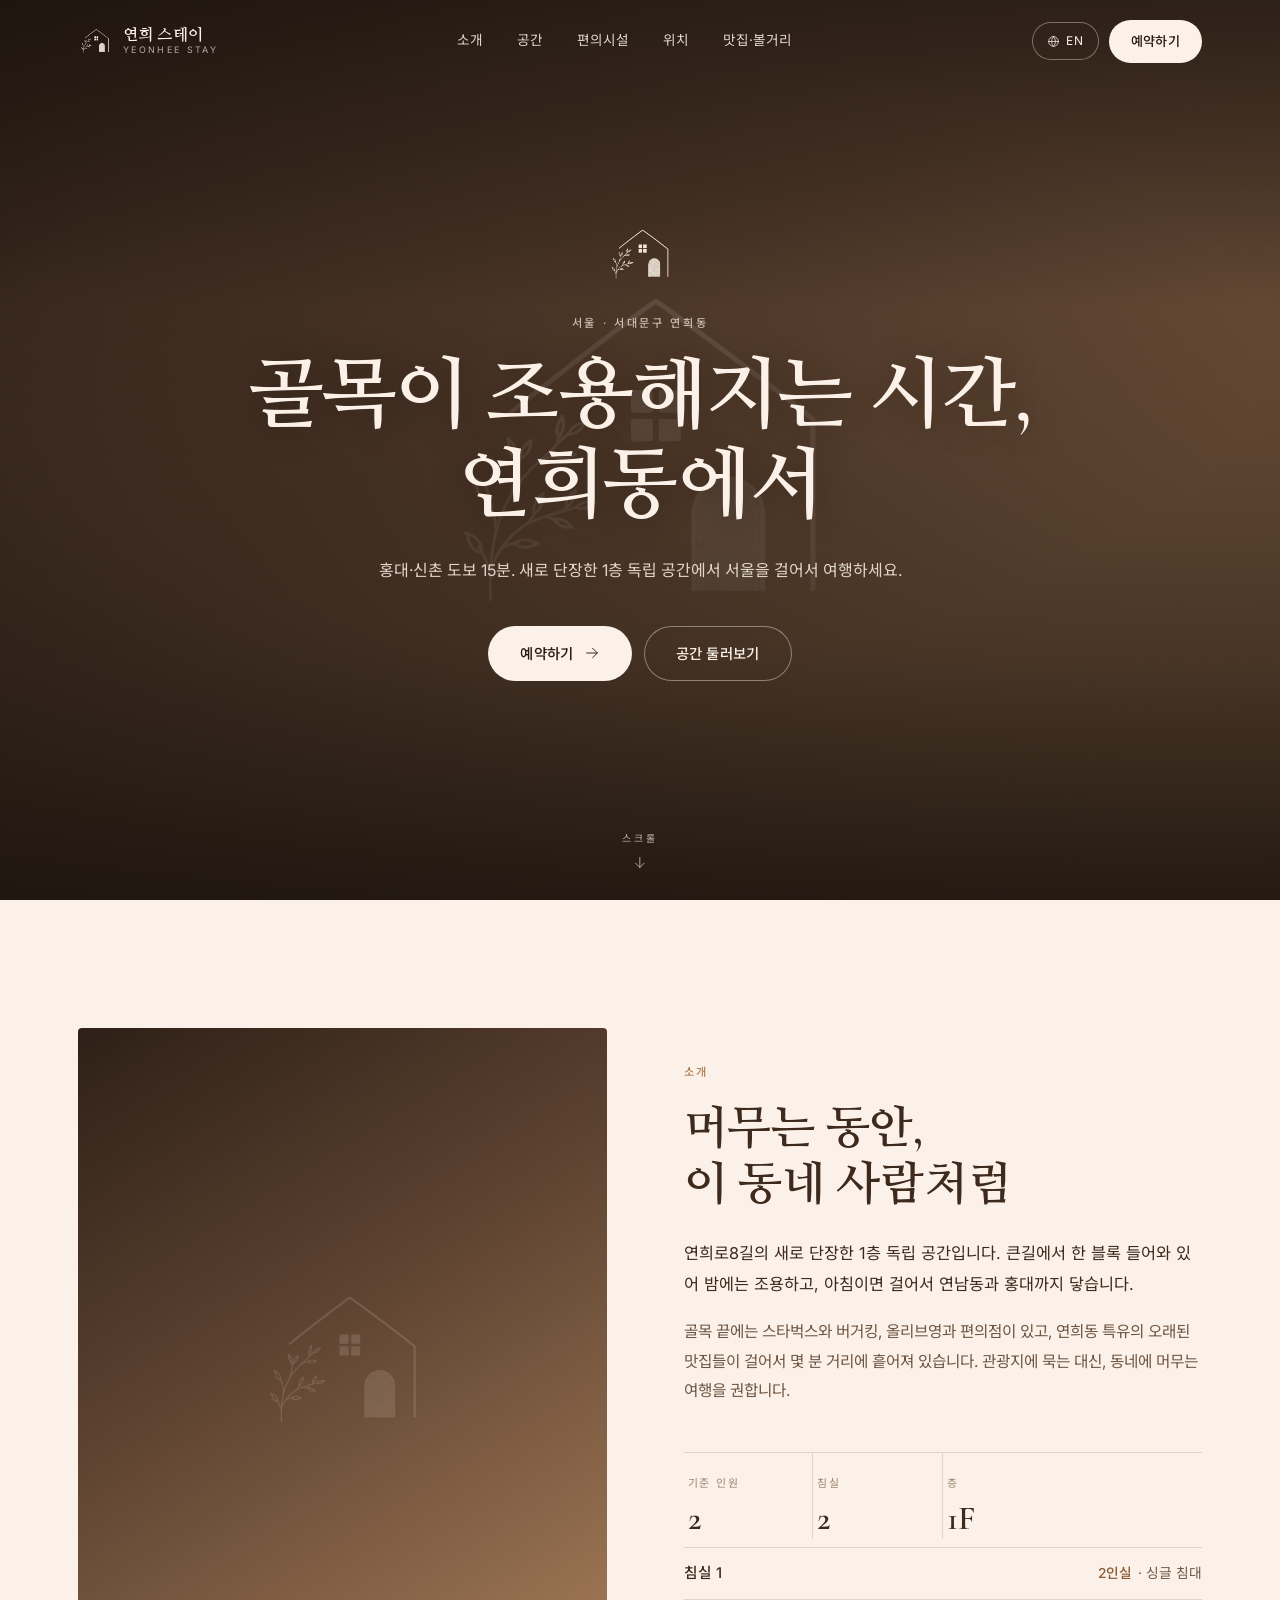
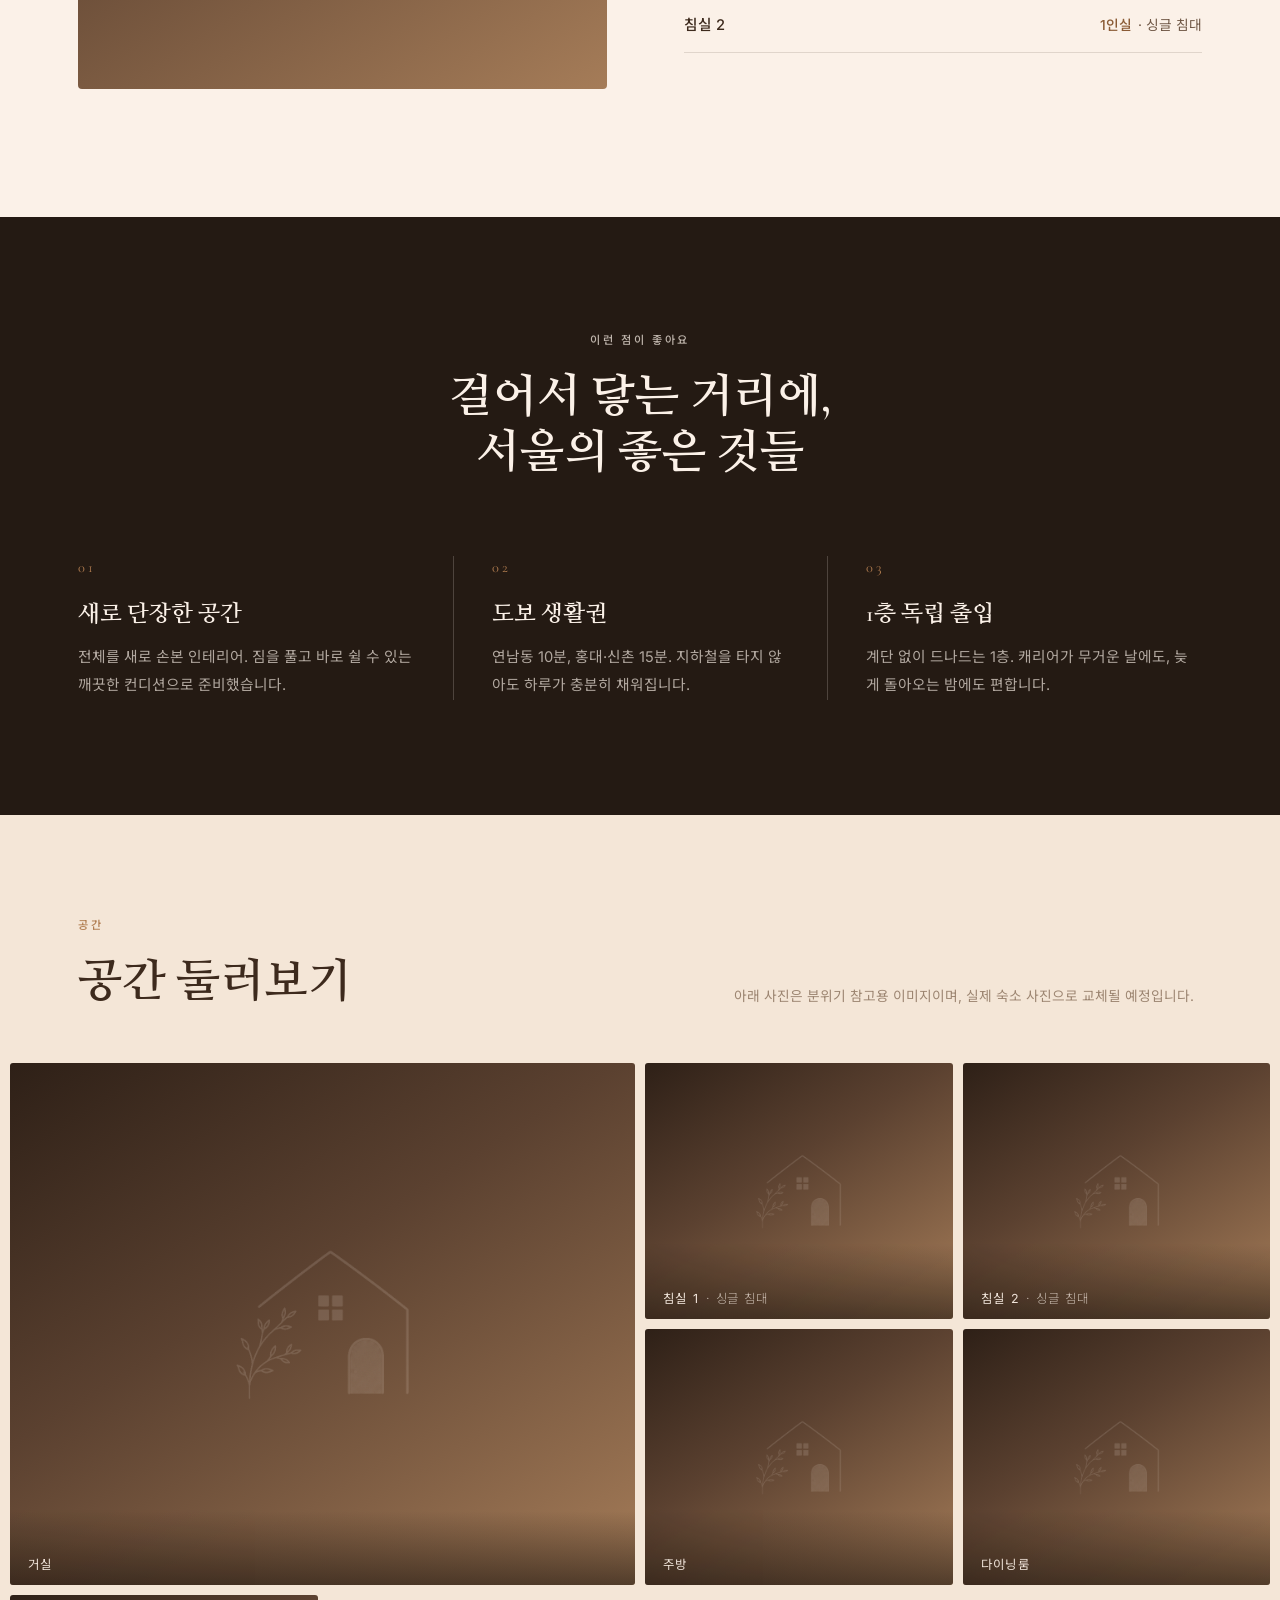
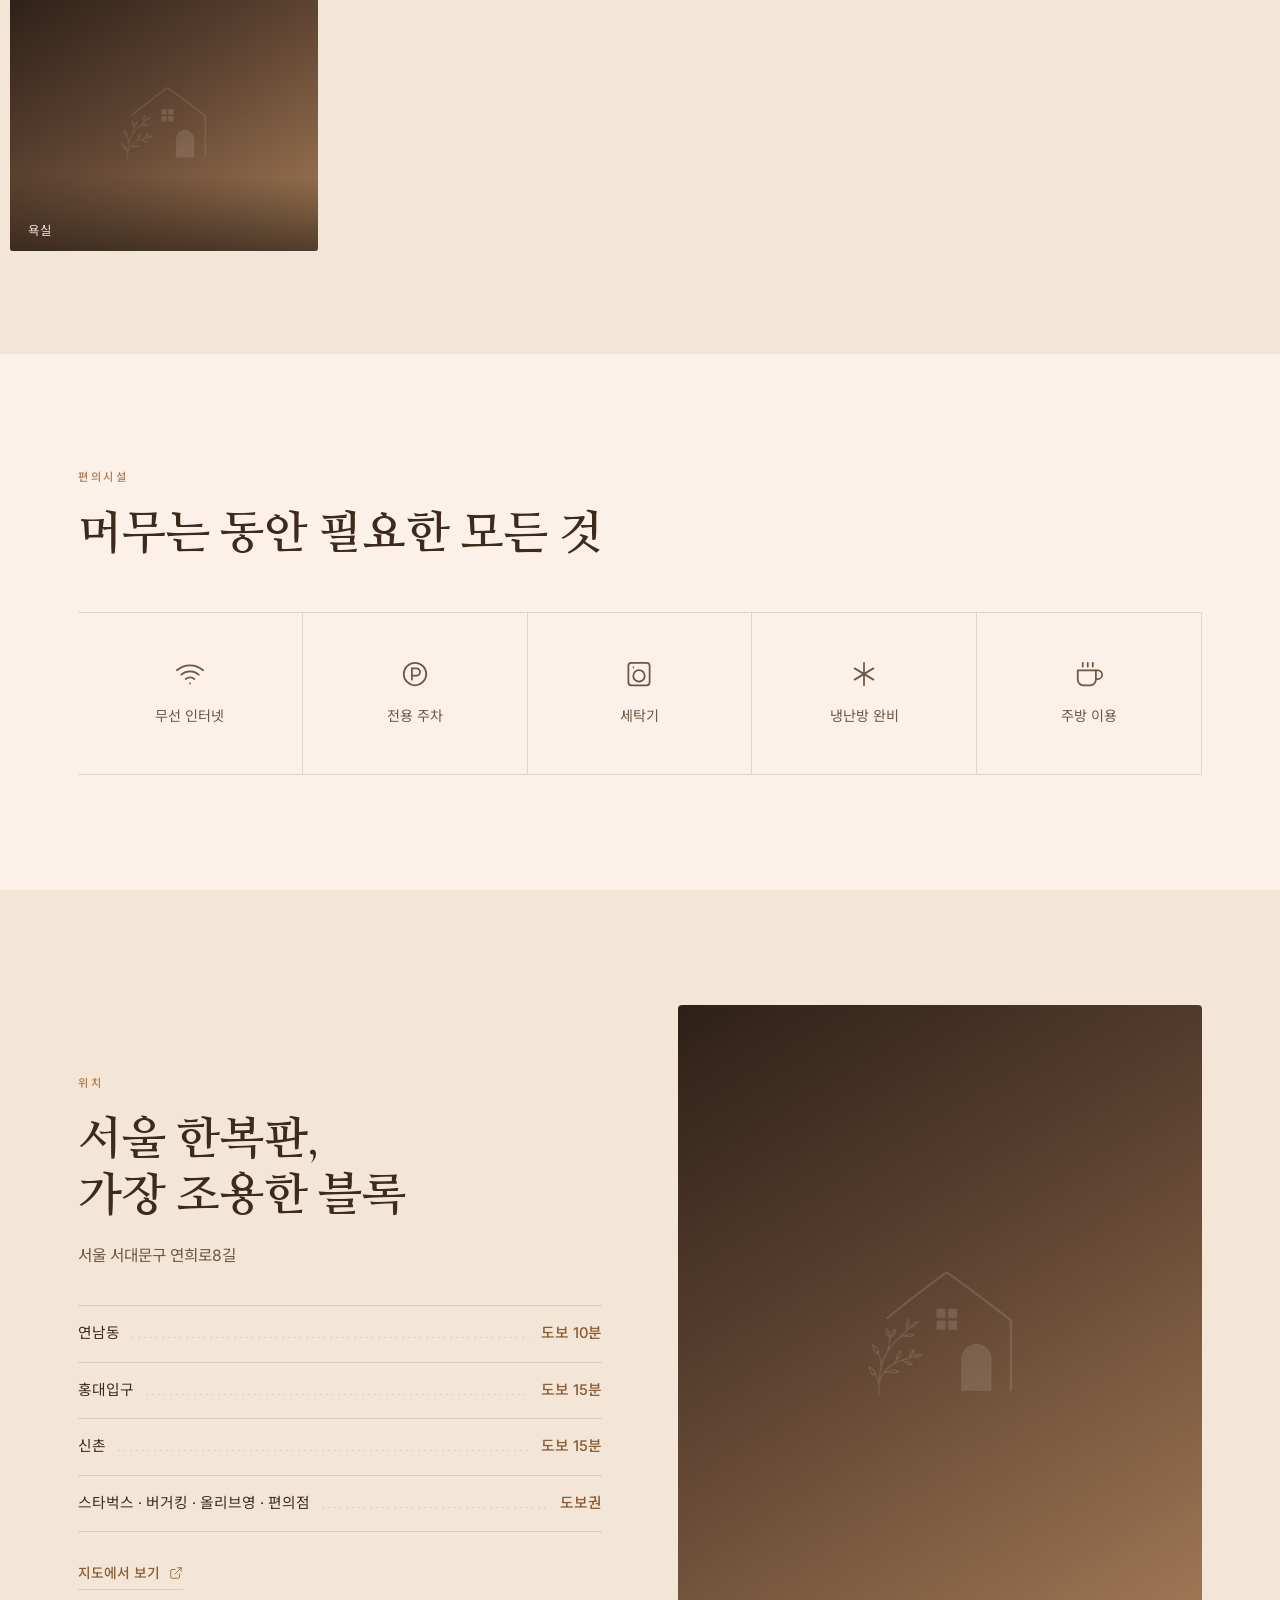
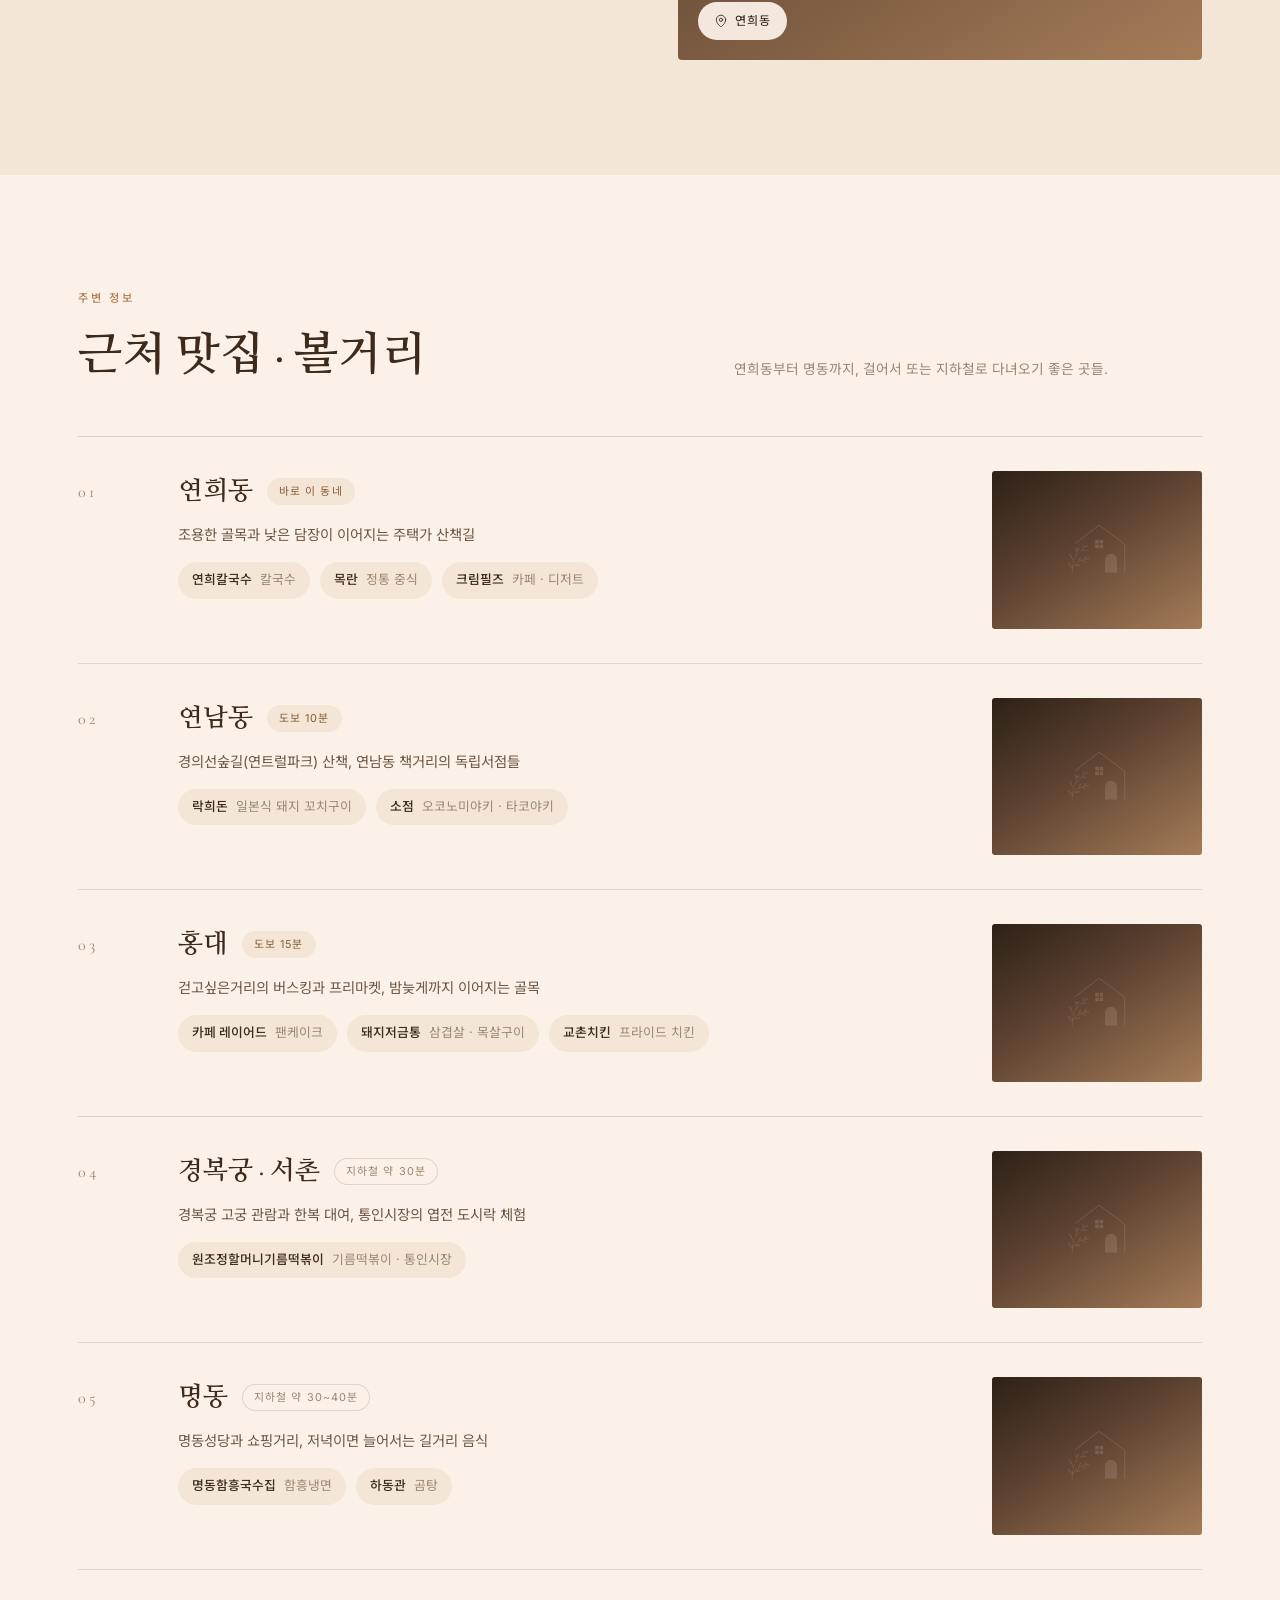
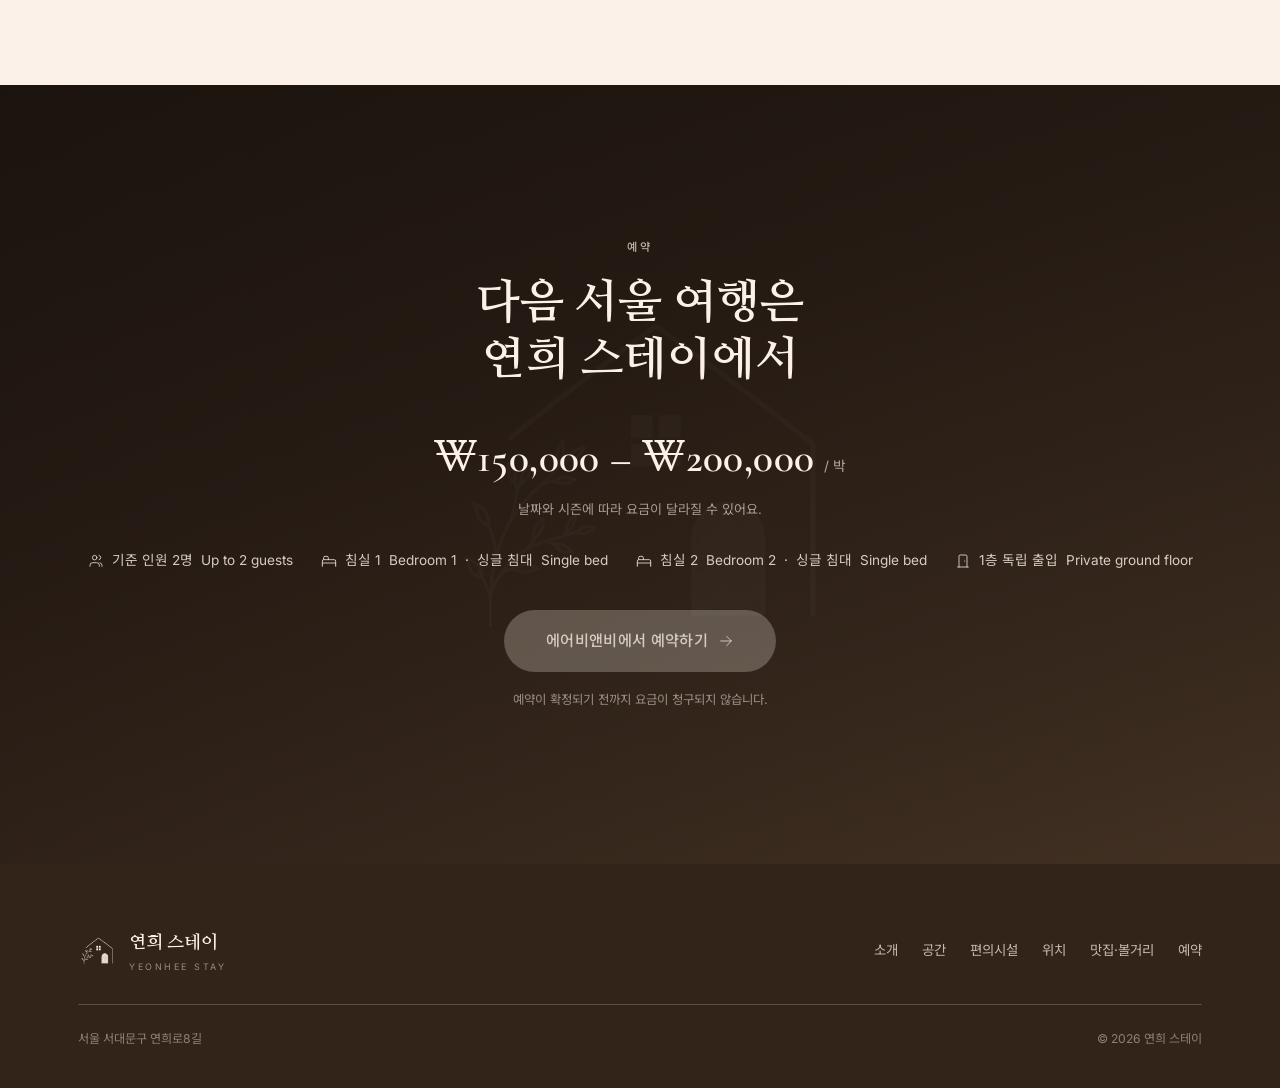
==== index.html @ a8a36e5f "홈페이지 내용 수정 (관리자 페이지)" ====
<!doctype html>
<html lang="ko"><head>
<meta charset="utf-8">
<meta name="viewport" content="width=device-width, initial-scale=1">
<title>연희 스테이 · Yeonhee Stay — 서울 연희동의 조용한 하루</title>
<meta name="description" content="서울 서대문구 연희로8길, 신규 인테리어의 1층 독립 숙소. 홍대·신촌 도보 15분, 연남동 도보 10분. 기준 인원 2명, 침실 2개.">
<link rel="icon" href="favicon.ico" sizes="any">
<link rel="icon" href="assets/favicon-32.png" sizes="32x32">
<link rel="icon" href="assets/favicon-192.png" sizes="192x192">
<link rel="apple-touch-icon" href="assets/favicon-180.png">
<meta property="og:type" content="website">
<meta property="og:title" content="연희 스테이 · Yeonhee Stay">
<meta property="og:description" content="서울 서대문구 연희로8길, 신규 인테리어의 1층 독립 숙소. 홍대·신촌 도보 15분, 연남동 도보 10분.">
<meta property="og:image" content="assets/og-image.jpg">
<meta name="twitter:card" content="summary_large_image">
<link rel="preconnect" href="https://fonts.googleapis.com">
<link rel="preconnect" href="https://fonts.gstatic.com" crossorigin="">
<link rel="preconnect" href="https://images.unsplash.com">
<link href="https://fonts.googleapis.com/css2?family=Cormorant+Garamond:ital,wght@0,300;0,400;0,600;1,300&amp;family=Inter:wght@300;400;500;600&amp;family=Nanum+Myeongjo:wght@400;700&amp;family=Noto+Sans+KR:wght@300;400;500&amp;display=swap" rel="stylesheet">
<link rel="stylesheet" href="css/style.css">
</head>
<body data-booking-url="">

<svg style="display:none" aria-hidden="true">
  <symbol id="i-arrow" viewBox="0 0 24 24" fill="none" stroke="currentColor" stroke-width="1.4" stroke-linecap="round" stroke-linejoin="round"><line x1="4" y1="12" x2="20" y2="12"></line><polyline points="13 5 20 12 13 19"></polyline></symbol>
  <symbol id="i-down" viewBox="0 0 24 24" fill="none" stroke="currentColor" stroke-width="1.4" stroke-linecap="round" stroke-linejoin="round"><line x1="12" y1="4" x2="12" y2="20"></line><polyline points="5 13 12 20 19 13"></polyline></symbol>
  <symbol id="i-globe" viewBox="0 0 24 24" fill="none" stroke="currentColor" stroke-width="1.4" stroke-linecap="round" stroke-linejoin="round"><circle cx="12" cy="12" r="9"></circle><line x1="3" y1="12" x2="21" y2="12"></line><path d="M12 3a14 14 0 0 1 3.6 9A14 14 0 0 1 12 21 14 14 0 0 1 8.4 12 14 14 0 0 1 12 3z"></path></symbol>
  <symbol id="i-menu" viewBox="0 0 24 24" fill="none" stroke="currentColor" stroke-width="1.4" stroke-linecap="round"><line x1="3" y1="8" x2="21" y2="8"></line><line x1="3" y1="16" x2="21" y2="16"></line></symbol>
  <symbol id="i-x" viewBox="0 0 24 24" fill="none" stroke="currentColor" stroke-width="1.4" stroke-linecap="round"><line x1="6" y1="6" x2="18" y2="18"></line><line x1="18" y1="6" x2="6" y2="18"></line></symbol>
  <symbol id="i-users" viewBox="0 0 24 24" fill="none" stroke="currentColor" stroke-width="1.4" stroke-linecap="round" stroke-linejoin="round"><path d="M17 20v-1.5a4 4 0 0 0-4-4H7a4 4 0 0 0-4 4V20"></path><circle cx="10" cy="7" r="3.4"></circle><path d="M21 20v-1.5a4 4 0 0 0-3-3.87"></path><path d="M16.5 3.6a3.4 3.4 0 0 1 0 6.6"></path></symbol>
  <symbol id="i-bed" viewBox="0 0 24 24" fill="none" stroke="currentColor" stroke-width="1.4" stroke-linecap="round" stroke-linejoin="round"><path d="M2 18v-6a2 2 0 0 1 2-2h16a2 2 0 0 1 2 2v6"></path><path d="M2 18v2"></path><path d="M22 18v2"></path><path d="M4 10V7a2 2 0 0 1 2-2h3a2 2 0 0 1 2 2v3"></path><path d="M2 15h20"></path></symbol>
  <symbol id="i-door" viewBox="0 0 24 24" fill="none" stroke="currentColor" stroke-width="1.4" stroke-linecap="round" stroke-linejoin="round"><path d="M6 21V5a2 2 0 0 1 2-2h8a2 2 0 0 1 2 2v16"></path><path d="M4 21h16"></path><circle cx="14.5" cy="12" r=".9" fill="currentColor" stroke="none"></circle></symbol>
  <symbol id="i-pin" viewBox="0 0 24 24" fill="none" stroke="currentColor" stroke-width="1.4" stroke-linecap="round" stroke-linejoin="round"><path d="M20 10c0 6.5-8 12-8 12s-8-5.5-8-12a8 8 0 0 1 16 0z"></path><circle cx="12" cy="10" r="2.8"></circle></symbol>
  <symbol id="i-wifi" viewBox="0 0 24 24" fill="none" stroke="currentColor" stroke-width="1.4" stroke-linecap="round" stroke-linejoin="round"><path d="M5 12.5a11 11 0 0 1 14 0"></path><path d="M1.5 9a16 16 0 0 1 21 0"></path><path d="M8.5 16a6 6 0 0 1 7 0"></path><line x1="12" y1="19.5" x2="12.01" y2="19.5"></line></symbol>
  <symbol id="i-park" viewBox="0 0 24 24" fill="none" stroke="currentColor" stroke-width="1.4" stroke-linecap="round" stroke-linejoin="round"><circle cx="12" cy="12" r="9"></circle><path d="M9.5 16.5V7.5h3.6a2.9 2.9 0 0 1 0 5.8H9.5"></path></symbol>
  <symbol id="i-washer" viewBox="0 0 24 24" fill="none" stroke="currentColor" stroke-width="1.4" stroke-linecap="round" stroke-linejoin="round"><rect x="3.5" y="3" width="17" height="18" rx="2.4"></rect><circle cx="12" cy="13.5" r="4.6"></circle><circle cx="7.6" cy="6.6" r=".7" fill="currentColor" stroke="none"></circle></symbol>
  <symbol id="i-snow" viewBox="0 0 24 24" fill="none" stroke="currentColor" stroke-width="1.4" stroke-linecap="round"><path d="M12 3v18"></path><path d="M4.5 7.5l15 9"></path><path d="M19.5 7.5l-15 9"></path></symbol>
  <symbol id="i-cup" viewBox="0 0 24 24" fill="none" stroke="currentColor" stroke-width="1.4" stroke-linecap="round" stroke-linejoin="round"><path d="M17.5 9H19a3.5 3.5 0 0 1 0 7h-1.5"></path><path d="M3 9h14.5v7.5A4.5 4.5 0 0 1 13 21H7.5A4.5 4.5 0 0 1 3 16.5z"></path><line x1="7" y1="3" x2="7" y2="6"></line><line x1="11" y1="3" x2="11" y2="6"></line><line x1="15" y1="3" x2="15" y2="6"></line></symbol>
  <symbol id="i-external" viewBox="0 0 24 24" fill="none" stroke="currentColor" stroke-width="1.4" stroke-linecap="round" stroke-linejoin="round"><path d="M18 13.5V19a2 2 0 0 1-2 2H5a2 2 0 0 1-2-2V8a2 2 0 0 1 2-2h5.5"></path><polyline points="15 3 21 3 21 9"></polyline><line x1="10" y1="14" x2="21" y2="3"></line></symbol>
</svg>

<!-- ============ nav ============ -->
<header class="nav" id="nav">
  <div class="shell nav-inner">
    <a class="brand" href="#top" aria-label="연희 스테이">
      <span class="brand-mark"></span>
      <span class="brand-word">
        <span class="brand-ko">연희 스테이</span>
        <span class="brand-en">Yeonhee Stay</span>
      </span>
    </a>

    <nav class="nav-links" aria-label="주요 메뉴">
      <a href="#story"><span class="ko">소개</span><span class="en">About</span></a>
      <a href="#gallery"><span class="ko">공간</span><span class="en">Space</span></a>
      <a href="#amenities"><span class="ko">편의시설</span><span class="en">Amenities</span></a>
      <a href="#location"><span class="ko">위치</span><span class="en">Location</span></a>
      <a href="#guide"><span class="ko">맛집·볼거리</span><span class="en">Eat &amp; See</span></a>
    </nav>

    <div class="nav-right">
      <button class="lang" id="langBtn" type="button" aria-label="Switch language">
        <svg class="ic"><use href="#i-globe"></use></svg><span class="ko">EN</span><span class="en">KO</span>
      </button>
      <a class="btn btn--sm" href="#book" data-book="">
        <span class="ko">예약하기</span><span class="en">Book</span>
      </a>
      <button class="burger" id="burger" type="button" aria-label="메뉴 열기" aria-expanded="false">
        <svg class="ic"><use href="#i-menu"></use></svg>
      </button>
    </div>
  </div>
</header>

<!-- ============ mobile menu ============ -->
<div class="sheet" id="sheet" hidden="">
  <button class="sheet-close" id="sheetClose" type="button" aria-label="메뉴 닫기"><svg class="ic"><use href="#i-x"></use></svg></button>
  <nav class="sheet-links">
    <a href="#story"><span class="ko">소개</span><span class="en">About</span></a>
    <a href="#gallery"><span class="ko">공간</span><span class="en">Space</span></a>
    <a href="#amenities"><span class="ko">편의시설</span><span class="en">Amenities</span></a>
    <a href="#location"><span class="ko">위치</span><span class="en">Location</span></a>
    <a href="#guide"><span class="ko">맛집·볼거리</span><span class="en">Eat &amp; See</span></a>
    <a href="#book"><span class="ko">예약</span><span class="en">Booking</span></a>
  </nav>
  <div class="sheet-foot" data-field="address"><span class="ko">서울 서대문구 연희로8길</span><span class="en">Yeonhui-ro 8-gil, Seodaemun-gu, Seoul</span></div>
</div>

<!-- ============ hero ============ -->
<section class="hero" id="top">
  <div class="hero-media plate">
    <img src="https://images.unsplash.com/photo-1688690332877-cb8c85c182e6?auto=format&amp;fit=crop&amp;w=2000&amp;q=80" alt="연희동의 조용한 골목길" data-photo="" fetchpriority="high">
  </div>
  <div class="hero-scrim"></div>

  <div class="shell hero-inner">
    <span class="hero-mark" aria-hidden="true"></span>
    <p class="eyebrow eyebrow--light" data-anim=""><span class="ko">서울 · 서대문구 연희동</span><span class="en">Yeonhui-dong · Seoul</span></p>
    <h1 class="hero-title" data-anim="">
      <span class="ko">골목이 조용해지는 시간,<br>연희동에서</span>
      <span class="en">Where the alley goes quiet,<br>in Yeonhui-dong</span>
    </h1>
    <p class="hero-sub" data-anim="">
      <span class="ko">홍대·신촌 도보 15분. 새로 단장한 1층 독립 공간에서 서울을 걸어서 여행하세요.</span>
      <span class="en">Fifteen minutes on foot to Hongdae and Sinchon — a newly renovated ground-floor stay for exploring Seoul at walking pace.</span>
    </p>
    <div class="hero-cta" data-anim="">
      <a class="btn btn--light" href="#book" data-book=""><span class="ko">예약하기</span><span class="en">Book your stay</span><svg class="ic"><use href="#i-arrow"></use></svg></a>
      <a class="btn btn--ghost" href="#gallery"><span class="ko">공간 둘러보기</span><span class="en">See the space</span></a>
    </div>
  </div>

  <a class="hero-scroll" href="#story" aria-label="아래로 스크롤">
    <span class="ko">스크롤</span><span class="en">Scroll</span>
    <svg class="ic"><use href="#i-down"></use></svg>
  </a>
</section>

<main>

<!-- ============ story ============ -->
<section class="story" id="story">
  <div class="shell story-grid">
    <div class="story-media plate" data-anim="">
      <img src="https://images.unsplash.com/photo-1783110688413-77aadea9e511?auto=format&amp;fit=crop&amp;w=1200&amp;q=80" alt="햇살이 들어오는 거실" data-photo="" loading="lazy">
    </div>

    <div class="story-copy">
      <p class="eyebrow" data-anim=""><span class="ko">소개</span><span class="en">The Stay</span></p>
      <h2 class="h-display" data-anim="">
        <span class="ko">머무는 동안,<br>이 동네 사람처럼</span>
        <span class="en">Live here<br>like a local</span>
      </h2>
      <p class="lead" data-anim="">
        <span class="ko">연희로8길의 새로 단장한 1층 독립 공간입니다. 큰길에서 한 블록 들어와 있어 밤에는 조용하고, 아침이면 걸어서 연남동과 홍대까지 닿습니다.</span>
        <span class="en">A newly renovated ground-floor stay on Yeonhui-ro 8-gil. One block off the main road, so the nights are quiet — and mornings put Yeonnam-dong and Hongdae within an easy walk.</span>
      </p>
      <p class="body" data-anim="">
        <span class="ko">골목 끝에는 스타벅스와 버거킹, 올리브영과 편의점이 있고, 연희동 특유의 오래된 맛집들이 걸어서 몇 분 거리에 흩어져 있습니다. 관광지에 묵는 대신, 동네에 머무는 여행을 권합니다.</span>
        <span class="en">At the end of the lane you'll find Starbucks, Burger King, Olive Young and a convenience store, with Yeonhui-dong's long-standing restaurants scattered a few minutes away. Less staying near the sights, more living in the neighbourhood.</span>
      </p>

      <dl class="stats" data-anim="">
        <div class="stat"><dt><span class="ko">기준 인원</span><span class="en">Guests</span></dt><dd>2</dd></div>
        <div class="stat"><dt><span class="ko">침실</span><span class="en">Bedrooms</span></dt><dd>2</dd></div>
        <div class="stat"><dt><span class="ko">층</span><span class="en">Floor</span></dt><dd>1F</dd></div>
      </dl>

      <ul class="room-info" data-anim="">
        <li>
          <span class="ri-name"><span class="ko">침실 1</span><span class="en">Bedroom 1</span></span>
          <span class="ri-detail">
            <span class="room-guests" data-room="1"><span class="ko">2인실</span><span class="en">Sleeps 2</span></span>
            <span class="bed-size" data-room="1">· <span class="ko">싱글 침대</span><span class="en">Single bed</span></span>
          </span>
        </li>
        <li>
          <span class="ri-name"><span class="ko">침실 2</span><span class="en">Bedroom 2</span></span>
          <span class="ri-detail">
            <span class="room-guests" data-room="2"><span class="ko">1인실</span><span class="en">Sleeps 1</span></span>
            <span class="bed-size" data-room="2">· <span class="ko">싱글 침대</span><span class="en">Single bed</span></span>
          </span>
        </li>
      </ul>
    </div>
  </div>
</section>

<!-- ============ dark highlight band ============ -->
<section class="band">
  <div class="shell">
    <p class="eyebrow eyebrow--light center" data-anim=""><span class="ko">이런 점이 좋아요</span><span class="en">Why guests love it</span></p>
    <h2 class="h-display center band-title" data-anim="">
      <span class="ko">걸어서 닿는 거리에,<br>서울의 좋은 것들</span>
      <span class="en">The best of Seoul,<br>within walking distance</span>
    </h2>

    <div class="band-grid">
      <div class="band-item" data-anim="">
        <span class="band-num">01</span>
        <h3><span class="ko">새로 단장한 공간</span><span class="en">Newly Renovated</span></h3>
        <p><span class="ko">전체를 새로 손본 인테리어. 짐을 풀고 바로 쉴 수 있는 깨끗한 컨디션으로 준비했습니다.</span><span class="en">Renovated throughout — a clean, calm space that's ready the moment you drop your bags.</span></p>
      </div>
      <div class="band-item" data-anim="">
        <span class="band-num">02</span>
        <h3><span class="ko">도보 생활권</span><span class="en">Everything on Foot</span></h3>
        <p><span class="ko">연남동 10분, 홍대·신촌 15분. 지하철을 타지 않아도 하루가 충분히 채워집니다.</span><span class="en">Yeonnam-dong in 10 minutes, Hongdae and Sinchon in 15. Most days you won't need the subway at all.</span></p>
      </div>
      <div class="band-item" data-anim="">
        <span class="band-num">03</span>
        <h3><span class="ko">1층 독립 출입</span><span class="en">Private Ground Floor</span></h3>
        <p><span class="ko">계단 없이 드나드는 1층. 캐리어가 무거운 날에도, 늦게 돌아오는 밤에도 편합니다.</span><span class="en">Step-free access on the ground floor — easy with heavy luggage, and easy coming home late.</span></p>
      </div>
    </div>
  </div>
</section>

<!-- ============ gallery ============ -->
<section class="gallery" id="gallery">
  <div class="shell">
    <div class="sec-head">
      <div>
        <p class="eyebrow" data-anim=""><span class="ko">공간</span><span class="en">The Space</span></p>
        <h2 class="h-display" data-anim=""><span class="ko">공간 둘러보기</span><span class="en">Take a look inside</span></h2>
      </div>
      <p class="sec-note" data-anim=""><span class="ko">아래 사진은 분위기 참고용 이미지이며, 실제 숙소 사진으로 교체될 예정입니다.</span><span class="en">The photos below are reference images and will be replaced with actual photos of the stay.</span></p>
    </div>
  </div>

  <div class="mosaic" data-anim="">
    <figure class="tile tile--lg plate">
      <img src="https://images.unsplash.com/photo-1680965075873-64356db057fb?auto=format&amp;fit=crop&amp;w=1400&amp;q=80" alt="거실" data-photo="" loading="lazy">
      <figcaption><span class="ko">거실</span><span class="en">Living room</span></figcaption>
    </figure>
    <figure class="tile plate">
      <img src="https://images.unsplash.com/photo-1633944095397-878622ebc01c?auto=format&amp;fit=crop&amp;w=900&amp;q=80" alt="침실 1" data-photo="" loading="lazy">
      <figcaption><span class="ko">침실 1</span><span class="en">Bedroom 1</span> <span class="bed-size" data-room="1">· <span class="ko">싱글 침대</span><span class="en">Single bed</span></span></figcaption>
    </figure>
    <figure class="tile plate">
      <img src="https://images.unsplash.com/photo-1657524497244-a58edfcec6eb?auto=format&amp;fit=crop&amp;w=900&amp;q=80" alt="침실 2" data-photo="" loading="lazy">
      <figcaption><span class="ko">침실 2</span><span class="en">Bedroom 2</span> <span class="bed-size" data-room="2">· <span class="ko">싱글 침대</span><span class="en">Single bed</span></span></figcaption>
    </figure>
    <figure class="tile plate">
      <img src="https://images.unsplash.com/photo-1729837149090-764b4272c2d7?auto=format&amp;fit=crop&amp;w=900&amp;q=80" alt="주방" data-photo="" loading="lazy">
      <figcaption><span class="ko">주방</span><span class="en">Kitchen</span></figcaption>
    </figure>
    <figure class="tile plate">
      <img src="https://images.unsplash.com/photo-1617806118233-18e1de247200?auto=format&amp;fit=crop&amp;w=900&amp;q=80" alt="다이닝룸" data-photo="" loading="lazy">
      <figcaption><span class="ko">다이닝룸</span><span class="en">Dining room</span></figcaption>
    </figure>
    <figure class="tile plate">
      <img src="https://images.unsplash.com/photo-1643949700215-e61cdca053f7?auto=format&amp;fit=crop&amp;w=900&amp;q=80" alt="욕실" data-photo="" loading="lazy">
      <figcaption><span class="ko">욕실</span><span class="en">Bathroom</span></figcaption>
    </figure>
  </div>
</section>

<!-- ============ amenities ============ -->
<section class="amen" id="amenities">
  <div class="shell">
    <p class="eyebrow" data-anim=""><span class="ko">편의시설</span><span class="en">Amenities</span></p>
    <h2 class="h-display" data-anim=""><span class="ko">머무는 동안 필요한 모든 것</span><span class="en">Everything you need</span></h2>

    <ul class="amen-row" data-anim="">
      <li><svg class="ic"><use href="#i-wifi"></use></svg><span class="ko">무선 인터넷</span><span class="en">Wi-Fi</span></li>
      <li><svg class="ic"><use href="#i-park"></use></svg><span class="ko">전용 주차</span><span class="en">Parking</span></li>
      <li><svg class="ic"><use href="#i-washer"></use></svg><span class="ko">세탁기</span><span class="en">Washer</span></li>
      <li><svg class="ic"><use href="#i-snow"></use></svg><span class="ko">냉난방 완비</span><span class="en">Heating &amp; A/C</span></li>
      <li><svg class="ic"><use href="#i-cup"></use></svg><span class="ko">주방 이용</span><span class="en">Kitchen</span></li>
    </ul>
  </div>
</section>

<!-- ============ location ============ -->
<section class="loc" id="location">
  <div class="shell loc-grid">
    <div class="loc-copy">
      <p class="eyebrow" data-anim=""><span class="ko">위치</span><span class="en">Location</span></p>
      <h2 class="h-display" data-anim=""><span class="ko">서울 한복판,<br>가장 조용한 블록</span><span class="en">In the middle of Seoul,<br>on its quietest block</span></h2>
      <p class="body" data-anim="" data-field="address"><span class="ko">서울 서대문구 연희로8길</span><span class="en">Yeonhui-ro 8-gil, Seodaemun-gu, Seoul</span></p>

      <ul class="dist" data-anim="">
        <li><span class="d-name"><span class="ko">연남동</span><span class="en">Yeonnam-dong</span></span><span class="d-dot"></span><span class="d-val"><span class="ko">도보 10분</span><span class="en">10 min walk</span></span></li>
        <li><span class="d-name"><span class="ko">홍대입구</span><span class="en">Hongdae</span></span><span class="d-dot"></span><span class="d-val"><span class="ko">도보 15분</span><span class="en">15 min walk</span></span></li>
        <li><span class="d-name"><span class="ko">신촌</span><span class="en">Sinchon</span></span><span class="d-dot"></span><span class="d-val"><span class="ko">도보 15분</span><span class="en">15 min walk</span></span></li>
        <li><span class="d-name"><span class="ko">스타벅스 · 버거킹 · 올리브영 · 편의점</span><span class="en">Starbucks · Burger King · Olive Young · CVS</span></span><span class="d-dot"></span><span class="d-val"><span class="ko">도보권</span><span class="en">nearby</span></span></li>
      </ul>

      <a class="link-arrow" data-anim="" target="_blank" rel="noopener" data-address-map="" href="https://www.google.com/maps/search/?api=1&amp;query=%EC%84%9C%EC%9A%B8%20%EC%84%9C%EB%8C%80%EB%AC%B8%EA%B5%AC%20%EC%97%B0%ED%9D%AC%EB%A1%9C8%EA%B8%B8">
        <span class="ko">지도에서 보기</span><span class="en">Open in Maps</span><svg class="ic"><use href="#i-external"></use></svg>
      </a>
    </div>

    <div class="loc-media plate" data-anim="">
      <img src="https://images.unsplash.com/photo-1761199664437-f289fd76ed4f?auto=format&amp;fit=crop&amp;w=1200&amp;q=80" alt="연희동 골목의 카페 거리" data-photo="" loading="lazy">
      <span class="loc-tag"><svg class="ic"><use href="#i-pin"></use></svg><span class="ko">연희동</span><span class="en">Yeonhui-dong</span></span>
    </div>
  </div>
</section>

<!-- ============ guide ============ -->
<section class="guide" id="guide">
  <div class="shell">
    <div class="sec-head">
      <div>
        <p class="eyebrow" data-anim=""><span class="ko">주변 정보</span><span class="en">Around the Stay</span></p>
        <h2 class="h-display" data-anim=""><span class="ko">근처 맛집 · 볼거리</span><span class="en">Food &amp; sights nearby</span></h2>
      </div>
      <p class="sec-note" data-anim=""><span class="ko">연희동부터 명동까지, 걸어서 또는 지하철로 다녀오기 좋은 곳들.</span><span class="en">From Yeonhui-dong to Myeongdong — on foot, or a short ride away.</span></p>
    </div>

    <div class="guide-list">

      <article class="area" data-anim="">
        <div class="area-idx">01</div>
        <div class="area-main">
          <div class="area-top">
            <h3><span class="ko">연희동</span><span class="en">Yeonhui-dong</span></h3>
            <span class="tag"><span class="ko">바로 이 동네</span><span class="en">Right here</span></span>
          </div>
          <p class="area-see"><span class="ko">조용한 골목과 낮은 담장이 이어지는 주택가 산책길</span><span class="en">Quiet lanes and low garden walls, made for a slow walk</span></p>
          <ul class="eats">
            <li><b><span class="ko">연희칼국수</span><span class="en">Yeonhui Kalguksu</span></b><span class="ko">칼국수</span><span class="en">Noodle soup</span></li>
            <li><b><span class="ko">목란</span><span class="en">Mokran</span></b><span class="ko">정통 중식</span><span class="en">Chinese</span></li>
            <li><b><span class="ko">크림필즈</span><span class="en">Creamfields</span></b><span class="ko">카페 · 디저트</span><span class="en">Café</span></li>
          </ul>
        </div>
        <div class="area-media plate">
          <img src="https://images.unsplash.com/photo-1622517806875-92161d3fd09d?auto=format&amp;fit=crop&amp;w=700&amp;q=80" alt="연희동 골목의 가게 문" data-photo="" loading="lazy">
        </div>
      </article>

      <article class="area" data-anim="">
        <div class="area-idx">02</div>
        <div class="area-main">
          <div class="area-top">
            <h3><span class="ko">연남동</span><span class="en">Yeonnam-dong</span></h3>
            <span class="tag"><span class="ko">도보 10분</span><span class="en">10 min walk</span></span>
          </div>
          <p class="area-see"><span class="ko">경의선숲길(연트럴파크) 산책, 연남동 책거리의 독립서점들</span><span class="en">A walk along Gyeongui Line Forest Park, and the indie bookshops of Book Street</span></p>
          <ul class="eats">
            <li><b><span class="ko">락희돈</span><span class="en">Rakhuidon</span></b><span class="ko">일본식 돼지 꼬치구이</span><span class="en">Pork skewers</span></li>
            <li><b><span class="ko">소점</span><span class="en">Sojeom</span></b><span class="ko">오코노미야키 · 타코야키</span><span class="en">Okonomiyaki</span></li>
          </ul>
        </div>
        <div class="area-media plate">
          <img src="https://images.unsplash.com/photo-1752733009394-09618d8a2c7f?auto=format&amp;fit=crop&amp;w=700&amp;q=80" alt="공원의 나무" data-photo="" loading="lazy">
        </div>
      </article>

      <article class="area" data-anim="">
        <div class="area-idx">03</div>
        <div class="area-main">
          <div class="area-top">
            <h3><span class="ko">홍대</span><span class="en">Hongdae</span></h3>
            <span class="tag"><span class="ko">도보 15분</span><span class="en">15 min walk</span></span>
          </div>
          <p class="area-see"><span class="ko">걷고싶은거리의 버스킹과 프리마켓, 밤늦게까지 이어지는 골목</span><span class="en">Street busking and weekend markets, in a neighbourhood that stays up late</span></p>
          <ul class="eats">
            <li><b><span class="ko">카페 레이어드</span><span class="en">Cafe Layered</span></b><span class="ko">팬케이크</span><span class="en">Pancakes</span></li>
            <li><b><span class="ko">돼지저금통</span><span class="en">Dwaeji Jeogeumtong</span></b><span class="ko">삼겹살 · 목살구이</span><span class="en">Korean BBQ</span></li>
            <li><b><span class="ko">교촌치킨</span><span class="en">Kyochon Chicken</span></b><span class="ko">프라이드 치킨</span><span class="en">Fried chicken</span></li>
          </ul>
        </div>
        <div class="area-media plate">
          <img src="https://images.unsplash.com/photo-1781958034478-c4ffcb00a788?auto=format&amp;fit=crop&amp;w=700&amp;q=80" alt="밤의 한국 식당 간판" data-photo="" loading="lazy">
        </div>
      </article>

      <article class="area" data-anim="">
        <div class="area-idx">04</div>
        <div class="area-main">
          <div class="area-top">
            <h3><span class="ko">경복궁 · 서촌</span><span class="en">Gyeongbokgung &amp; Seochon</span></h3>
            <span class="tag tag--far"><span class="ko">지하철 약 30분</span><span class="en">~30 min by subway</span></span>
          </div>
          <p class="area-see"><span class="ko">경복궁 고궁 관람과 한복 대여, 통인시장의 엽전 도시락 체험</span><span class="en">The palace and hanbok rentals, plus Tongin Market's traditional-coin lunchbox</span></p>
          <ul class="eats">
            <li><b><span class="ko">원조정할머니기름떡볶이</span><span class="en">Wonjo Jeong Halmoni</span></b><span class="ko">기름떡볶이 · 통인시장</span><span class="en">Fried tteokbokki</span></li>
          </ul>
        </div>
        <div class="area-media plate">
          <img src="https://images.unsplash.com/photo-1768295985326-c60d705a9693?auto=format&amp;fit=crop&amp;w=700&amp;q=80" alt="경복궁의 한복 차림 방문객" data-photo="" loading="lazy">
        </div>
      </article>

      <article class="area" data-anim="">
        <div class="area-idx">05</div>
        <div class="area-main">
          <div class="area-top">
            <h3><span class="ko">명동</span><span class="en">Myeongdong</span></h3>
            <span class="tag tag--far"><span class="ko">지하철 약 30~40분</span><span class="en">~30–40 min by subway</span></span>
          </div>
          <p class="area-see"><span class="ko">명동성당과 쇼핑거리, 저녁이면 늘어서는 길거리 음식</span><span class="en">The cathedral, the shopping street, and rows of street food after dark</span></p>
          <ul class="eats">
            <li><b><span class="ko">명동함흥국수집</span><span class="en">Myeongdong Hamheung</span></b><span class="ko">함흥냉면</span><span class="en">Cold noodles</span></li>
            <li><b><span class="ko">하동관</span><span class="en">Hadongkwan</span></b><span class="ko">곰탕</span><span class="en">Beef soup</span></li>
          </ul>
        </div>
        <div class="area-media plate">
          <img src="https://images.unsplash.com/photo-1774272814636-9eae575d0cc8?auto=format&amp;fit=crop&amp;w=700&amp;q=80" alt="거리의 카페 간판" data-photo="" loading="lazy">
        </div>
      </article>

    </div>
  </div>
</section>

<!-- ============ booking ============ -->
<section class="book" id="book">
  <div class="book-media plate">
    <img src="https://images.unsplash.com/photo-1707925547023-eeb1eaa1005d?auto=format&amp;fit=crop&amp;w=1800&amp;q=80" alt="서울의 거리" data-photo="" loading="lazy">
  </div>
  <div class="book-scrim"></div>

  <div class="shell book-inner">
    <p class="eyebrow eyebrow--light center" data-anim=""><span class="ko">예약</span><span class="en">Booking</span></p>
    <h2 class="h-display center book-title" data-anim="">
      <span class="ko">다음 서울 여행은<br>연희 스테이에서</span>
      <span class="en">Start your next Seoul trip<br>at Yeonhee Stay</span>
    </h2>

    <div class="price" data-anim="">
      <span class="price-num">₩150,000 – ₩200,000</span>
      <span class="price-per"><span class="ko">/ 박</span><span class="en">/ night</span></span>
    </div>
    <p class="price-note" data-anim=""><span class="ko">날짜와 시즌에 따라 요금이 달라질 수 있어요.</span><span class="en">Rates vary by date and season.</span></p>

    <div class="book-facts" data-anim="">
      <span><svg class="ic"><use href="#i-users"></use></svg><span class="ko">기준 인원 2명</span><span class="en">Up to 2 guests</span></span>
      <span><svg class="ic"><use href="#i-bed"></use></svg><span class="ko">침실 1</span><span class="en">Bedroom 1</span> <span class="bed-size" data-room="1">· <span class="ko">싱글 침대</span><span class="en">Single bed</span></span></span>
      <span><svg class="ic"><use href="#i-bed"></use></svg><span class="ko">침실 2</span><span class="en">Bedroom 2</span> <span class="bed-size" data-room="2">· <span class="ko">싱글 침대</span><span class="en">Single bed</span></span></span>
      <span><svg class="ic"><use href="#i-door"></use></svg><span class="ko">1층 독립 출입</span><span class="en">Private ground floor</span></span>
    </div>

    <a class="btn btn--light btn--lg" href="#book" data-book="" data-book-primary="" data-anim="">
      <span class="ko">에어비앤비에서 예약하기</span><span class="en">Book on Airbnb</span><svg class="ic"><use href="#i-arrow"></use></svg>
    </a>
    <p class="book-fine" data-anim=""><span class="ko">예약이 확정되기 전까지 요금이 청구되지 않습니다.</span><span class="en">You won't be charged until your booking is confirmed.</span></p>
  </div>
</section>

</main>

<!-- ============ footer ============ -->
<footer class="foot">
  <div class="shell">
    <div class="foot-top">
      <div class="foot-brand">
        <span class="brand-mark brand-mark--light"></span>
        <div>
          <div class="foot-name">연희 스테이</div>
          <div class="foot-en">YEONHEE STAY</div>
        </div>
      </div>
      <nav class="foot-links">
        <a href="#story"><span class="ko">소개</span><span class="en">About</span></a>
        <a href="#gallery"><span class="ko">공간</span><span class="en">Space</span></a>
        <a href="#amenities"><span class="ko">편의시설</span><span class="en">Amenities</span></a>
        <a href="#location"><span class="ko">위치</span><span class="en">Location</span></a>
        <a href="#guide"><span class="ko">맛집·볼거리</span><span class="en">Eat &amp; See</span></a>
        <a href="#book"><span class="ko">예약</span><span class="en">Booking</span></a>
      </nav>
    </div>
    <div class="foot-bottom">
      <span data-field="address"><span class="ko">서울 서대문구 연희로8길</span><span class="en">Yeonhui-ro 8-gil, Seodaemun-gu, Seoul</span></span>
      <span>© 2026 <span class="ko">연희 스테이</span><span class="en">Yeonhee Stay</span></span>
    </div>
  </div>
</footer>

<!-- ============ mobile sticky bar ============ -->
<div class="dock" id="dock">
  <div class="dock-price">
    <strong>₩150,000~</strong>
    <span><span class="ko">/ 박</span><span class="en">/ night</span></span>
  </div>
  <a class="btn btn--sm" href="#book" data-book=""><span class="ko">예약하기</span><span class="en">Book</span></a>
</div>

<script src="js/main.js"></script>


</body></html>
---- css/style.css ----
/* ==========================================================================
   연희 스테이 · Yeonhee Stay
   ========================================================================== */

:root{
  /* surfaces */
  --cream:      #FBF1E8;
  --cream-2:    #F4E6D7;
  --white:      #FFFDFA;
  --espresso:   #241A13;
  --espresso-2: #33241A;

  /* ink */
  --ink:        #3D2A1D;
  --ink-2:      #6E5644;
  --ink-3:      #9C8571;

  /* accent */
  --brass:      #B07C4F;
  --brass-2:    #8A5B35;

  --line:       rgba(61,42,29,.14);
  --line-2:     rgba(61,42,29,.08);
  --line-light: rgba(251,241,232,.20);

  --display: 'Cormorant Garamond', 'Nanum Myeongjo', 'Noto Serif KR', serif;
  --sans:    'Inter', 'Noto Sans KR', -apple-system, BlinkMacSystemFont, 'Apple SD Gothic Neo', 'Malgun Gothic', sans-serif;

  --ease: cubic-bezier(.22,.61,.36,1);
  --shell: 1180px;
}

*{box-sizing:border-box;}
html{scroll-behavior:smooth;-webkit-text-size-adjust:100%;}
body{
  margin:0;
  background:var(--cream);
  color:var(--ink);
  font-family:var(--sans);
  font-weight:400;
  line-height:1.6;
  -webkit-font-smoothing:antialiased;
  overflow-x:hidden;
}
img{display:block;max-width:100%;}
a{color:inherit;text-decoration:none;}
ul,ol,dl,dd{margin:0;padding:0;list-style:none;}
h1,h2,h3,p,figure{margin:0;}
button{font:inherit;color:inherit;background:none;border:0;cursor:pointer;}

.shell{width:100%;max-width:var(--shell);margin:0 auto;padding:0 28px;}

/* 고정 헤더에 가리지 않도록 앵커 위치 보정 */
#story,#gallery,#amenities,#location,#guide,#book{scroll-margin-top:96px;}
@media (max-width:999px){#story,#gallery,#amenities,#location,#guide,#book{scroll-margin-top:78px;}}
.ic{width:1em;height:1em;flex:none;}
.center{text-align:center;}

/* ---------- language switching ---------- */
.en{display:none;}
html.lang-en .en{display:initial;}
html.lang-en .ko{display:none;}

/* ---------- typography ---------- */
.eyebrow{
  font-size:.7rem;font-weight:500;letter-spacing:.24em;text-transform:uppercase;
  color:var(--brass);margin-bottom:18px;
}
.eyebrow--light{color:rgba(251,241,232,.72);}

.h-display{
  font-family:var(--display);
  font-weight:600;
  font-size:clamp(1.95rem,3.6vw,3.1rem);
  line-height:1.22;
  letter-spacing:-.005em;
}
.lead{
  font-size:clamp(1.02rem,1.25vw,1.16rem);
  line-height:1.85;color:var(--ink);margin-top:26px;
}
.body{font-size:.98rem;line-height:1.9;color:var(--ink-2);margin-top:18px;}

/* ---------- photo plate (renders even if the photo fails to load) ---------- */
.plate{
  position:relative;overflow:hidden;
  background:linear-gradient(148deg,#2E2017 0%,#5B4130 42%,#A57C58 100%);
}
.plate::after{
  content:"";position:absolute;inset:0;
  background:url("../assets/logo-mark-light.png") center/34% auto no-repeat;
  opacity:.14;pointer-events:none;
}
.plate > img{
  position:relative;z-index:1;
  width:100%;height:100%;object-fit:cover;
}

/* ---------- buttons ---------- */
.btn{
  display:inline-flex;align-items:center;justify-content:center;gap:10px;
  padding:16px 32px;border-radius:999px;
  background:var(--espresso);color:var(--cream);
  font-size:.9rem;font-weight:500;letter-spacing:.02em;white-space:nowrap;
  transition:background .3s var(--ease), color .3s var(--ease), transform .3s var(--ease), box-shadow .3s var(--ease);
}
.btn .ic{width:16px;height:16px;transition:transform .3s var(--ease);}
.btn:hover{transform:translateY(-2px);box-shadow:0 14px 30px -18px rgba(36,26,19,.75);}
.btn:hover .ic{transform:translateX(4px);}
.btn--light{background:var(--cream);color:var(--espresso);}
.btn--light:hover{background:#fff;}
.btn--ghost{background:transparent;color:var(--cream);box-shadow:inset 0 0 0 1px rgba(251,241,232,.42);}
.btn--ghost:hover{background:rgba(251,241,232,.12);box-shadow:inset 0 0 0 1px rgba(251,241,232,.7);}
.btn--sm{padding:11px 22px;font-size:.82rem;}
.btn--lg{padding:19px 42px;font-size:.95rem;}
.btn.is-off{background:rgba(251,241,232,.25);color:rgba(251,241,232,.75);box-shadow:none;cursor:default;pointer-events:none;}
.nav .btn.is-off,.dock .btn.is-off{background:var(--ink-3);color:var(--cream);}

.link-arrow{
  display:inline-flex;align-items:center;gap:9px;margin-top:30px;
  font-size:.86rem;font-weight:500;color:var(--brass-2);
  padding-bottom:5px;border-bottom:1px solid var(--line);
  transition:border-color .3s var(--ease),color .3s var(--ease);
}
.link-arrow .ic{width:14px;height:14px;}
.link-arrow:hover{color:var(--espresso);border-bottom-color:var(--brass);}

/* ==========================================================================
   nav
   ========================================================================== */
.nav{
  position:fixed;top:0;left:0;right:0;z-index:60;
  color:var(--cream);
  transition:background .4s var(--ease), color .4s var(--ease), box-shadow .4s var(--ease);
}
.nav-inner{display:flex;align-items:center;justify-content:space-between;gap:20px;height:82px;}
.nav.solid{
  background:rgba(251,241,232,.94);
  -webkit-backdrop-filter:saturate(140%) blur(12px);
  backdrop-filter:saturate(140%) blur(12px);
  color:var(--ink);
  box-shadow:0 1px 0 var(--line), 0 10px 30px -26px rgba(36,26,19,.5);
}

.brand{display:flex;align-items:center;gap:11px;}
.brand-mark{
  width:34px;height:34px;flex:none;
  background:url("../assets/logo-mark-light.png") center/contain no-repeat;
  transition:opacity .3s var(--ease);
}
.nav.solid .brand-mark{background-image:url("../assets/logo-mark-dark.png");}
.brand-mark--light{background-image:url("../assets/logo-mark-light.png");}
.brand-word{display:flex;flex-direction:column;line-height:1.15;white-space:nowrap;}
.brand-ko{font-family:var(--display);font-weight:700;font-size:1.02rem;letter-spacing:.01em;}
.brand-en{font-size:.56rem;letter-spacing:.26em;opacity:.68;text-transform:uppercase;}
@media (max-width:420px){
  .brand-word{display:none;}
  .nav-inner{height:70px;}
}

.nav-links{display:none;gap:34px;font-size:.85rem;font-weight:400;}
.nav-links a{position:relative;padding:4px 0;opacity:.88;transition:opacity .3s var(--ease);}
.nav-links a::after{
  content:"";position:absolute;left:0;bottom:0;height:1px;width:0;background:currentColor;
  transition:width .35s var(--ease);
}
.nav-links a:hover{opacity:1;}
.nav-links a:hover::after{width:100%;}

.nav-right{display:flex;align-items:center;gap:10px;}
.lang{
  display:inline-flex;align-items:center;gap:6px;
  padding:9px 15px;border-radius:999px;font-size:.75rem;letter-spacing:.08em;
  box-shadow:inset 0 0 0 1px rgba(251,241,232,.38);
  transition:background .3s var(--ease),box-shadow .3s var(--ease);
}
.lang .ic{width:13px;height:13px;}
.lang:hover{background:rgba(251,241,232,.14);}
.nav.solid .lang{box-shadow:inset 0 0 0 1px var(--line);}
.nav.solid .lang:hover{background:rgba(61,42,29,.06);}
.nav .btn--sm{background:var(--cream);color:var(--espresso);}
.nav.solid .btn--sm{background:var(--espresso);color:var(--cream);}

.burger{display:inline-flex;align-items:center;justify-content:center;width:38px;height:38px;}
.burger .ic{width:21px;height:21px;}

@media (min-width:1000px){
  .nav-links{display:flex;}
  .burger{display:none;}
}

/* ---------- mobile sheet ---------- */
.sheet{
  position:fixed;inset:0;z-index:80;
  background:var(--espresso);color:var(--cream);
  display:flex;flex-direction:column;justify-content:center;
  padding:32px;
  animation:sheetIn .38s var(--ease);
}
@keyframes sheetIn{from{opacity:0;transform:translateY(-8px);}to{opacity:1;transform:none;}}
.sheet[hidden]{display:none;}
.sheet-close{position:absolute;top:24px;right:22px;width:42px;height:42px;display:flex;align-items:center;justify-content:center;}
.sheet-close .ic{width:22px;height:22px;}
.sheet-links{display:flex;flex-direction:column;gap:6px;}
.sheet-links a{
  font-family:var(--display);font-weight:600;font-size:2rem;line-height:1.55;
  opacity:.9;transition:opacity .25s var(--ease),transform .25s var(--ease);
}
.sheet-links a:hover{opacity:1;transform:translateX(6px);}
.sheet-foot{
  position:absolute;left:32px;bottom:34px;
  font-size:.76rem;letter-spacing:.06em;color:rgba(251,241,232,.5);
}

/* ==========================================================================
   hero
   ========================================================================== */
.hero{
  position:relative;
  min-height:640px;height:100svh;
  display:flex;align-items:center;
  color:var(--cream);
  overflow:hidden;
}
.hero-media{position:absolute;inset:0;}
.hero-media img{
  width:100%;height:100%;object-fit:cover;
  animation:kenburns 26s ease-out forwards;
}
@keyframes kenburns{from{transform:scale(1.06);}to{transform:scale(1.16);}}
.hero-scrim{
  position:absolute;inset:0;z-index:2;
  background:
    linear-gradient(180deg, rgba(24,17,12,.62) 0%, rgba(24,17,12,.22) 34%, rgba(24,17,12,.55) 74%, rgba(24,17,12,.86) 100%),
    radial-gradient(120% 80% at 50% 40%, rgba(24,17,12,0) 40%, rgba(24,17,12,.5) 100%);
}
.hero-inner{position:relative;z-index:3;text-align:center;padding-top:70px;padding-bottom:70px;}
.hero-mark{
  display:block;width:70px;height:70px;margin:0 auto 26px;
  background:url("../assets/logo-mark-light.png") center/contain no-repeat;
  opacity:.95;
}
.hero-title{
  font-family:var(--display);font-weight:600;
  font-size:clamp(2.3rem,6.2vw,4.9rem);
  line-height:1.14;letter-spacing:-.01em;
  text-shadow:0 2px 30px rgba(20,14,10,.35);
}
.hero-sub{
  max-width:680px;margin:26px auto 0;
  font-size:clamp(.96rem,1.25vw,1.08rem);line-height:1.85;
  color:rgba(251,241,232,.86);
}
.hero-cta{display:flex;flex-wrap:wrap;gap:12px;justify-content:center;margin-top:40px;}
.hero-scroll{
  position:absolute;left:50%;bottom:30px;transform:translateX(-50%);z-index:3;
  display:flex;flex-direction:column;align-items:center;gap:8px;
  font-size:.62rem;letter-spacing:.28em;text-transform:uppercase;
  color:rgba(251,241,232,.72);
}
.hero-scroll .ic{width:15px;height:15px;animation:bob 2.4s var(--ease) infinite;}
@keyframes bob{0%,100%{transform:translateY(0);opacity:.6;}50%{transform:translateY(6px);opacity:1;}}

/* ==========================================================================
   story
   ========================================================================== */
.story{padding:clamp(72px,10vw,132px) 0;}
.story-grid{display:grid;grid-template-columns:1fr;gap:44px;align-items:center;}
.story-media{border-radius:4px;aspect-ratio:4/5;}
.story-copy{max-width:560px;}
@media (min-width:900px){
  .story-grid{grid-template-columns:1.02fr 1fr;gap:clamp(48px,6vw,80px);}
}

.stats{
  display:grid;grid-template-columns:repeat(2,1fr);
  margin-top:46px;border-top:1px solid var(--line);
}
@media (min-width:560px){.stats{grid-template-columns:repeat(4,1fr);}}
.stat{padding:22px 4px 0;border-right:1px solid var(--line);}
.stat:last-child{border-right:0;}
.stat dt{font-size:.68rem;letter-spacing:.16em;text-transform:uppercase;color:var(--ink-3);}
.stat dd{font-family:var(--display);font-size:2.1rem;font-weight:600;line-height:1.2;margin-top:6px;}

.room-info{margin-top:8px;}
.room-info li{
  display:flex;align-items:baseline;justify-content:space-between;flex-wrap:wrap;gap:6px 14px;
  padding:14px 0;border-bottom:1px solid var(--line);font-size:.92rem;
}
.room-info li:first-child{border-top:1px solid var(--line);}
.ri-name{color:var(--ink);font-weight:500;}
.ri-detail{display:flex;gap:6px;flex-wrap:wrap;color:var(--ink-2);font-size:.86rem;}
.ri-detail .room-guests{color:var(--brass-2);font-weight:500;}

/* ==========================================================================
   dark band
   ========================================================================== */
.band{
  background:var(--espresso);color:var(--cream);
  padding:clamp(76px,9vw,124px) 0;
}
.band-title{max-width:760px;margin:0 auto;color:var(--cream);}
.band-grid{
  display:grid;grid-template-columns:1fr;gap:0;
  margin-top:clamp(46px,6vw,76px);
}
@media (min-width:860px){.band-grid{grid-template-columns:repeat(3,1fr);}}
.band-item{
  padding:34px 0;border-top:1px solid var(--line-light);
}
@media (min-width:860px){
  .band-item{padding:0 38px;border-top:0;border-left:1px solid var(--line-light);}
  .band-item:first-child{padding-left:0;border-left:0;}
  .band-item:last-child{padding-right:0;}
}
.band-num{
  display:block;font-family:var(--display);font-size:.9rem;letter-spacing:.2em;
  color:var(--brass);margin-bottom:16px;
}
.band-item h3{
  font-family:var(--display);font-weight:600;font-size:1.42rem;margin-bottom:12px;
}
.band-item p{font-size:.92rem;line-height:1.9;color:rgba(251,241,232,.66);}

/* ==========================================================================
   section head
   ========================================================================== */
.sec-head{
  display:grid;grid-template-columns:1fr;gap:18px;align-items:end;
  margin-bottom:clamp(34px,4.5vw,54px);
}
@media (min-width:880px){.sec-head{grid-template-columns:1.3fr 1fr;gap:48px;}}
.sec-note{font-size:.86rem;line-height:1.85;color:var(--ink-3);}

/* ==========================================================================
   gallery
   ========================================================================== */
.gallery{padding:clamp(64px,8vw,104px) 0;background:var(--cream-2);}
.mosaic{
  display:grid;grid-template-columns:repeat(2,1fr);gap:8px;
  grid-auto-rows:clamp(140px,30vw,240px);
  padding:0 8px;
}
@media (min-width:820px){
  .mosaic{grid-template-columns:repeat(4,1fr);gap:10px;grid-auto-rows:clamp(170px,20vw,262px);padding:0 10px;}
}
.tile{position:relative;overflow:hidden;border-radius:3px;}
.tile--lg{grid-column:span 2;grid-row:span 2;}
@media (max-width:819px){.tile--lg{grid-row:span 1;}}
.tile img{transition:transform 1.1s var(--ease);}
.tile:hover img{transform:scale(1.06);}
.tile figcaption{
  position:absolute;left:0;right:0;bottom:0;z-index:2;
  padding:44px 18px 15px;
  font-size:.78rem;letter-spacing:.12em;text-transform:uppercase;color:var(--cream);
  background:linear-gradient(180deg,rgba(24,17,12,0),rgba(24,17,12,.68));
  transform:translateY(4px);opacity:.92;
  transition:transform .45s var(--ease),opacity .45s var(--ease);
}
.tile:hover figcaption{transform:translateY(0);opacity:1;}
.tile figcaption .bed-size{opacity:.78;font-weight:300;letter-spacing:.08em;}

/* ==========================================================================
   amenities
   ========================================================================== */
.amen{padding:clamp(72px,9vw,120px) 0;}
.amen-row{
  display:grid;grid-template-columns:repeat(2,1fr);
  margin-top:clamp(34px,4vw,52px);
  border-top:1px solid var(--line);border-left:1px solid var(--line);
}
@media (min-width:760px){.amen-row{grid-template-columns:repeat(5,1fr);border-left:0;}}
.amen-row li{
  display:flex;flex-direction:column;align-items:center;gap:16px;
  padding:46px 14px;text-align:center;
  font-size:.88rem;color:var(--ink-2);
  border-right:1px solid var(--line);border-bottom:1px solid var(--line);
  transition:background .35s var(--ease),color .35s var(--ease);
}
@media (min-width:760px){.amen-row li{border-bottom:1px solid var(--line);}}
.amen-row li:hover{background:var(--white);color:var(--ink);}
.amen-row .ic{width:30px;height:30px;stroke:var(--brass);}

/* ==========================================================================
   location
   ========================================================================== */
.loc{padding:clamp(72px,9vw,120px) 0;background:var(--cream-2);}
.loc-grid{display:grid;grid-template-columns:1fr;gap:44px;align-items:center;}
@media (min-width:900px){.loc-grid{grid-template-columns:1fr 1fr;gap:clamp(48px,6vw,84px);}}
.loc-media{aspect-ratio:4/5;border-radius:4px;}
.loc-tag{
  position:absolute;z-index:3;left:20px;bottom:20px;
  display:inline-flex;align-items:center;gap:7px;
  padding:9px 16px;border-radius:999px;
  background:rgba(251,241,232,.94);color:var(--espresso);
  font-size:.76rem;letter-spacing:.08em;
}
.loc-tag .ic{width:14px;height:14px;stroke:var(--brass-2);}

.dist{margin-top:34px;}
.dist li{
  display:flex;align-items:baseline;gap:12px;
  padding:16px 0;border-bottom:1px solid var(--line);
  font-size:.92rem;
}
.dist li:first-child{border-top:1px solid var(--line);}
.d-name{color:var(--ink);}
.d-dot{flex:1;height:1px;background-image:linear-gradient(90deg,var(--line) 40%,transparent 0);background-size:6px 1px;background-repeat:repeat-x;}
.d-val{color:var(--brass-2);font-weight:500;white-space:nowrap;}

/* ==========================================================================
   guide
   ========================================================================== */
.guide{padding:clamp(72px,9vw,120px) 0;}
.guide-list{border-top:1px solid var(--line);}
.area{
  display:grid;grid-template-columns:auto 1fr;gap:16px 20px;
  padding:34px 0;border-bottom:1px solid var(--line);
  transition:background .4s var(--ease);
}
@media (min-width:880px){
  .area{grid-template-columns:64px 1fr 210px;gap:0 36px;align-items:start;padding:34px 0;}
  .area-media{align-self:center;}
}
.area-idx{
  font-family:var(--display);font-size:1rem;letter-spacing:.16em;color:var(--ink-3);
  padding-top:9px;
}
.area-top{display:flex;align-items:center;gap:14px;flex-wrap:wrap;margin-bottom:10px;}
.area-top h3{font-family:var(--display);font-weight:600;font-size:1.6rem;}
.tag{
  font-size:.68rem;letter-spacing:.1em;padding:5px 12px;border-radius:999px;
  background:var(--cream-2);color:var(--brass-2);white-space:nowrap;
}
.tag--far{background:transparent;box-shadow:inset 0 0 0 1px var(--line);color:var(--ink-3);}
.area-see{font-size:.9rem;color:var(--ink-2);line-height:1.8;margin-bottom:14px;}
.eats{display:flex;flex-wrap:wrap;gap:8px 10px;}
.eats li{
  display:inline-flex;align-items:baseline;gap:8px;
  padding:8px 14px;border-radius:999px;background:var(--cream-2);
  font-size:.8rem;color:var(--ink-3);
  transition:background .3s var(--ease);
}
.eats li:hover{background:var(--white);}
.eats b{font-weight:500;color:var(--ink);}
.area-media{
  grid-column:1 / -1;aspect-ratio:16/10;border-radius:3px;
}
@media (min-width:880px){
  .area-media{grid-column:auto;aspect-ratio:4/3;}
  .area-media img{transition:transform 1s var(--ease);}
  .area:hover .area-media img{transform:scale(1.06);}
}

/* ==========================================================================
   booking
   ========================================================================== */
.book{position:relative;color:var(--cream);overflow:hidden;padding:clamp(92px,12vw,160px) 0;}
.book-media{position:absolute;inset:0;}
.book-media img{width:100%;height:100%;object-fit:cover;}
.book-scrim{position:absolute;inset:0;z-index:2;background:linear-gradient(180deg,rgba(24,17,12,.84),rgba(24,17,12,.7));}
.book-inner{position:relative;z-index:3;text-align:center;}
.book-title{color:var(--cream);max-width:680px;margin:0 auto;}
.price{display:flex;align-items:baseline;justify-content:center;gap:10px;margin-top:38px;}
.price-num{font-family:var(--display);font-size:clamp(1.7rem,3.4vw,2.6rem);font-weight:600;letter-spacing:.01em;}
.price-per{font-size:.86rem;color:rgba(251,241,232,.66);}
.price-note{margin-top:8px;font-size:.82rem;color:rgba(251,241,232,.6);}
.book-facts{
  display:flex;flex-wrap:wrap;justify-content:center;gap:12px 28px;
  margin:30px auto 38px;font-size:.85rem;color:rgba(251,241,232,.82);
}
.book-facts span{display:inline-flex;align-items:center;gap:8px;}
.book-facts .ic{width:16px;height:16px;stroke:var(--brass);}
.book-fine{margin-top:18px;font-size:.78rem;color:rgba(251,241,232,.52);}

/* ==========================================================================
   footer
   ========================================================================== */
.foot{background:var(--espresso-2);color:var(--cream);padding:64px 0 40px;}
.foot-top{
  display:flex;flex-wrap:wrap;justify-content:space-between;gap:28px;
  padding-bottom:30px;border-bottom:1px solid var(--line-light);
}
.foot-brand{display:flex;align-items:center;gap:13px;}
.foot-brand .brand-mark{width:38px;height:38px;}
.foot-name{font-family:var(--display);font-weight:700;font-size:1.12rem;}
.foot-en{font-size:.56rem;letter-spacing:.28em;color:rgba(251,241,232,.5);margin-top:3px;}
.foot-links{display:flex;flex-wrap:wrap;gap:14px 24px;align-self:center;font-size:.84rem;}
.foot-links a{color:rgba(251,241,232,.72);transition:color .3s var(--ease);}
.foot-links a:hover{color:var(--cream);}
.foot-bottom{
  display:flex;flex-wrap:wrap;justify-content:space-between;gap:10px;
  padding-top:24px;font-size:.76rem;color:rgba(251,241,232,.45);
}

/* ==========================================================================
   mobile dock
   ========================================================================== */
.dock{
  position:fixed;left:0;right:0;bottom:0;z-index:70;
  display:flex;align-items:center;justify-content:space-between;gap:16px;
  padding:12px 20px calc(12px + env(safe-area-inset-bottom));
  background:rgba(251,241,232,.96);
  -webkit-backdrop-filter:blur(12px);backdrop-filter:blur(12px);
  border-top:1px solid var(--line);
  transition:transform .4s var(--ease);
}
.dock-price{display:flex;align-items:baseline;gap:6px;}
.dock-price strong{font-family:var(--display);font-size:1.16rem;font-weight:600;}
.dock-price span{font-size:.74rem;color:var(--ink-3);}
.dock.is-down{transform:translateY(110%);}
@media (min-width:1000px){.dock{display:none;}}
@media (max-width:999px){body{padding-bottom:74px;}}

/* ==========================================================================
   motion
   스크립트가 화면 아래쪽 요소에만 .pre 를 붙여 숨기고, 스크롤되어 들어오면 떼어냅니다.
   스크립트가 실행되지 않으면 아무것도 숨겨지지 않으므로 콘텐츠는 항상 보입니다.
   ========================================================================== */
[data-anim]{transition:opacity .8s var(--ease), transform .8s var(--ease);}
[data-anim].pre{opacity:0;transform:translateY(20px);}

@media (prefers-reduced-motion:reduce){
  html{scroll-behavior:auto;}
  [data-anim],[data-anim].pre{opacity:1;transform:none;transition:none;}
  .hero-media img{animation:none;}
  .hero-scroll .ic{animation:none;}
}
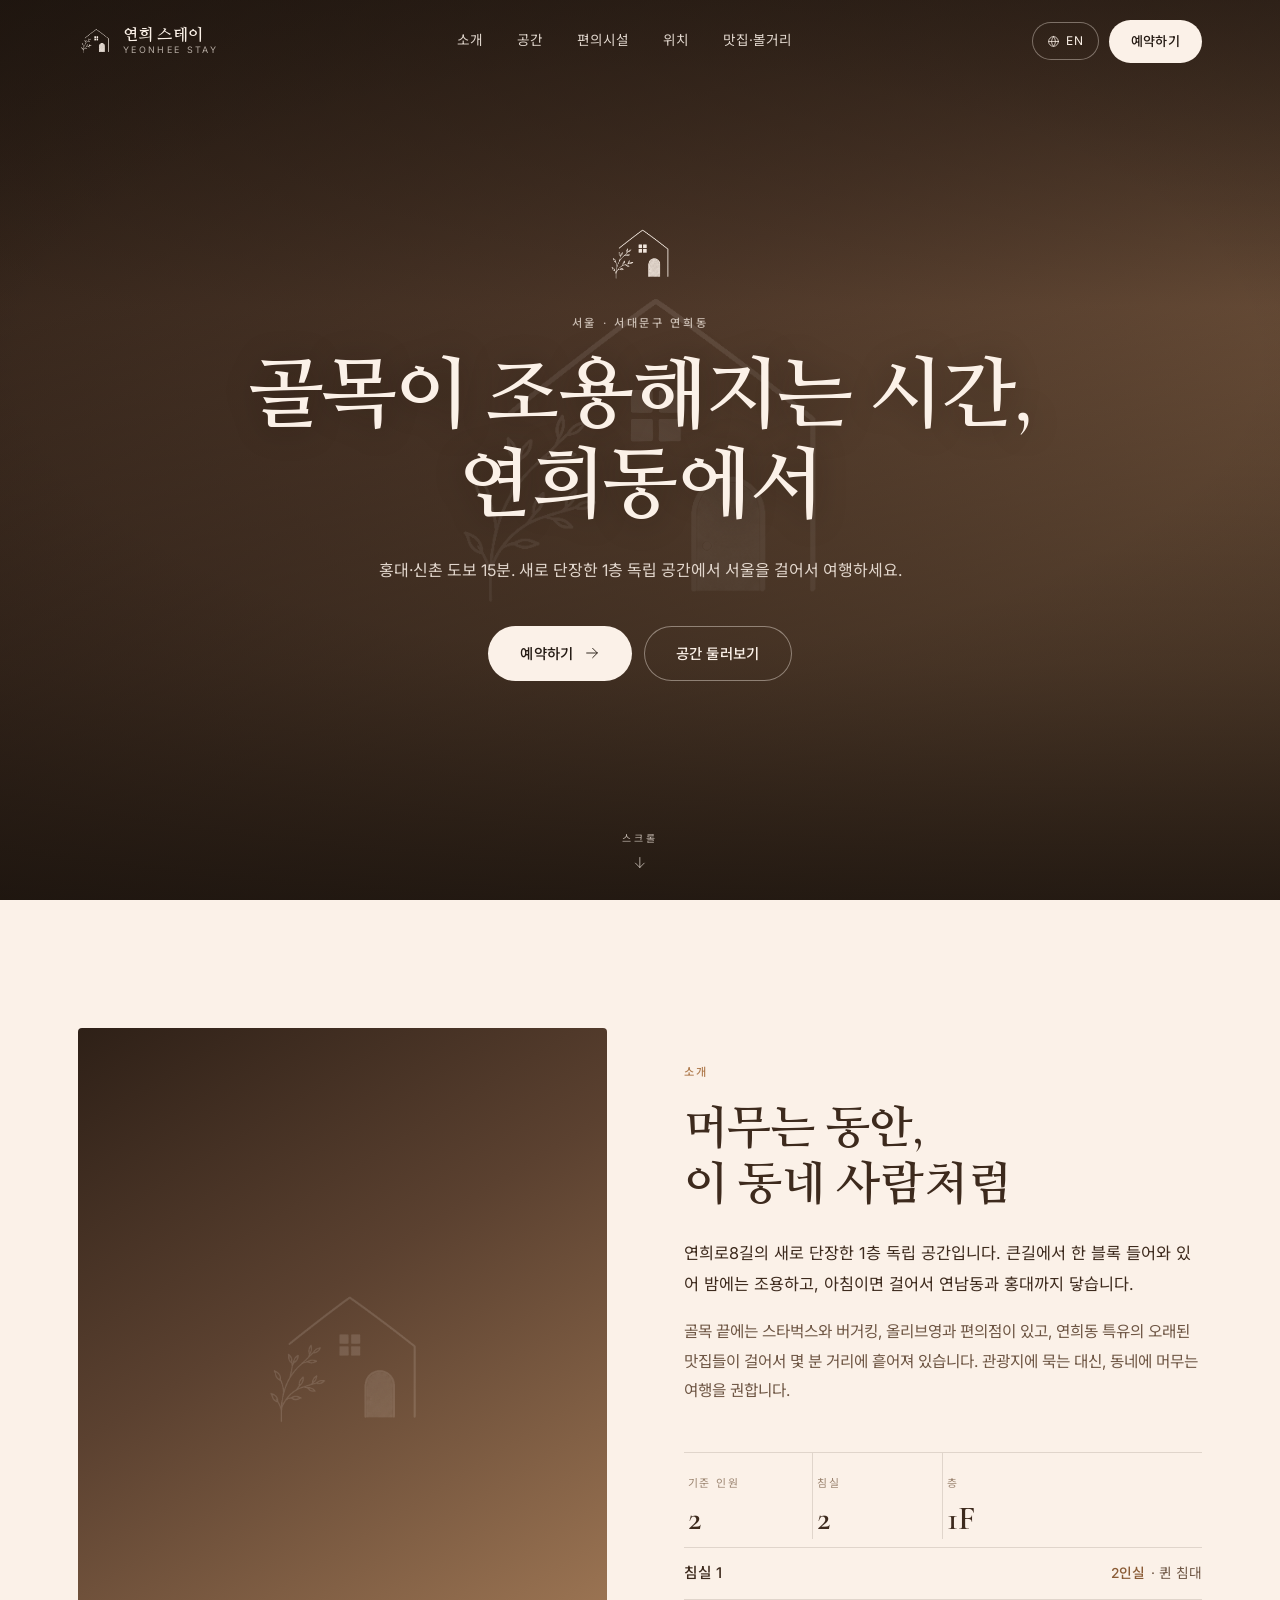
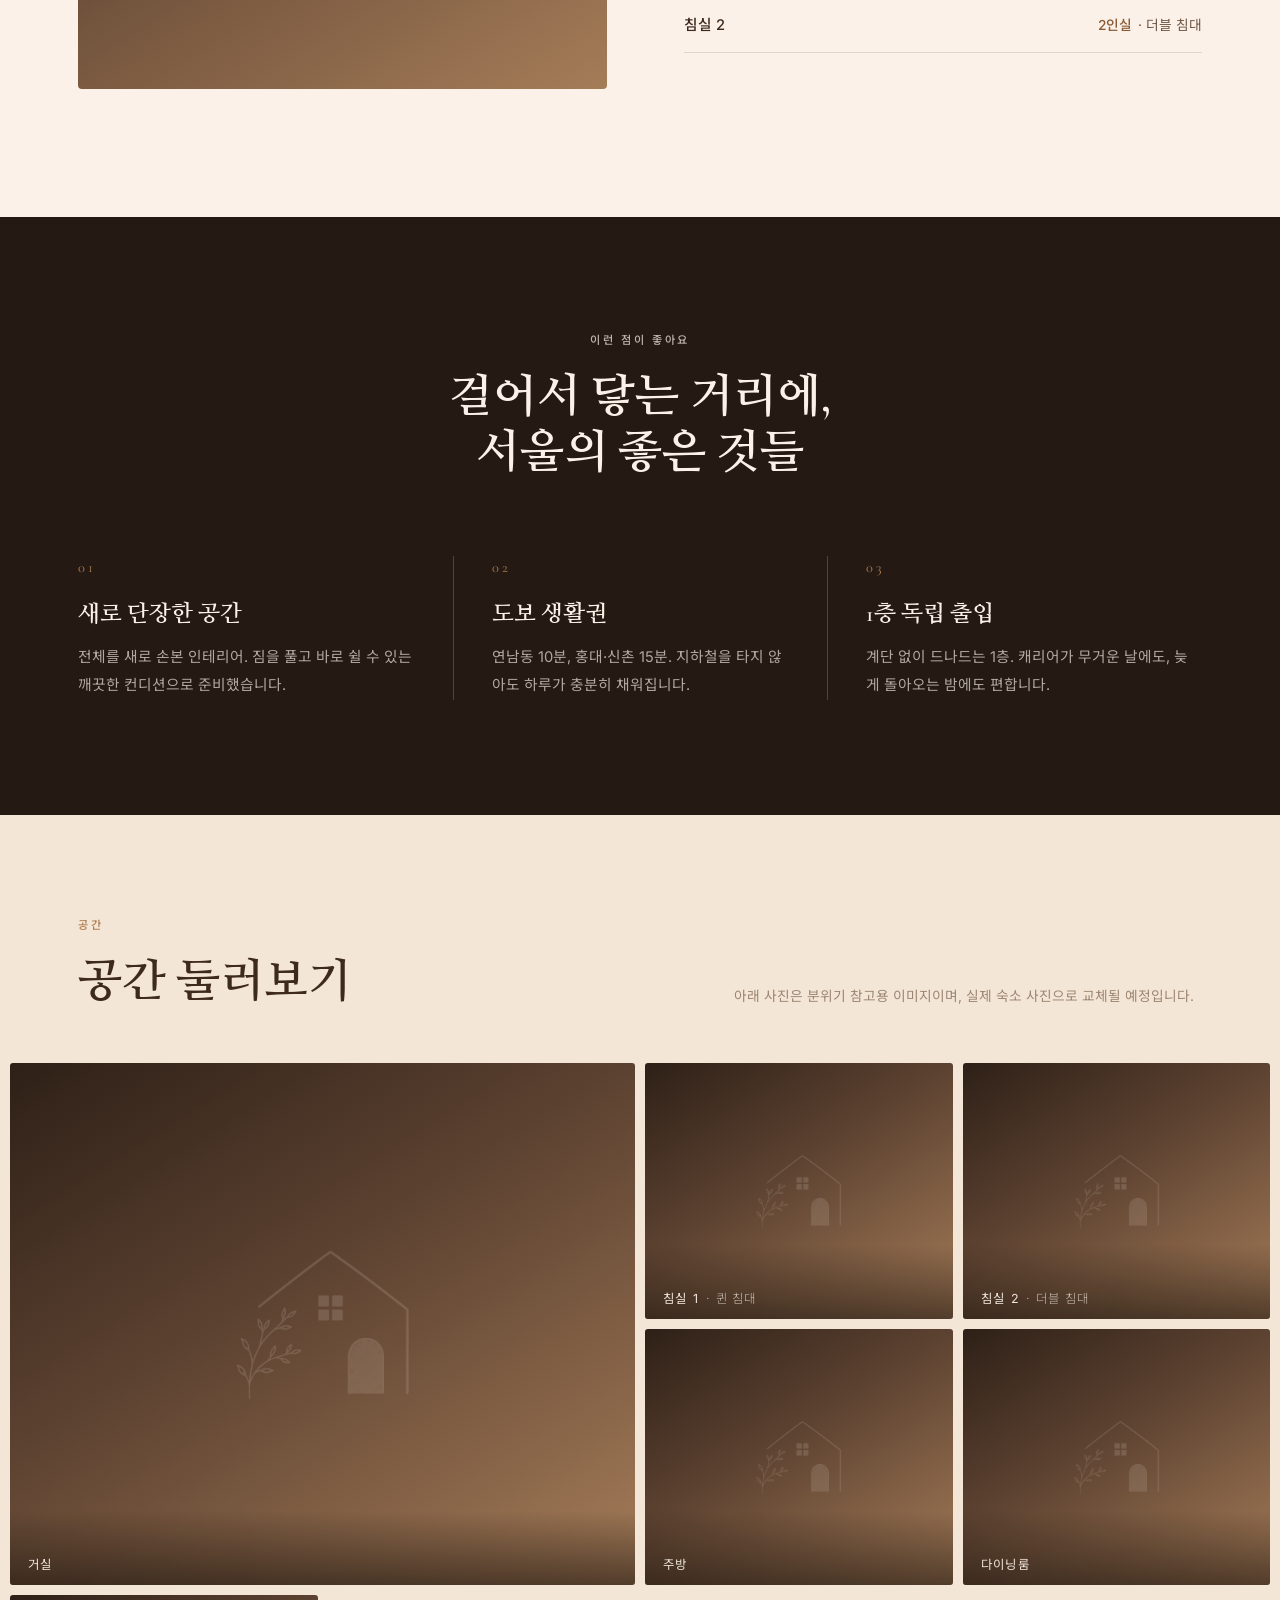
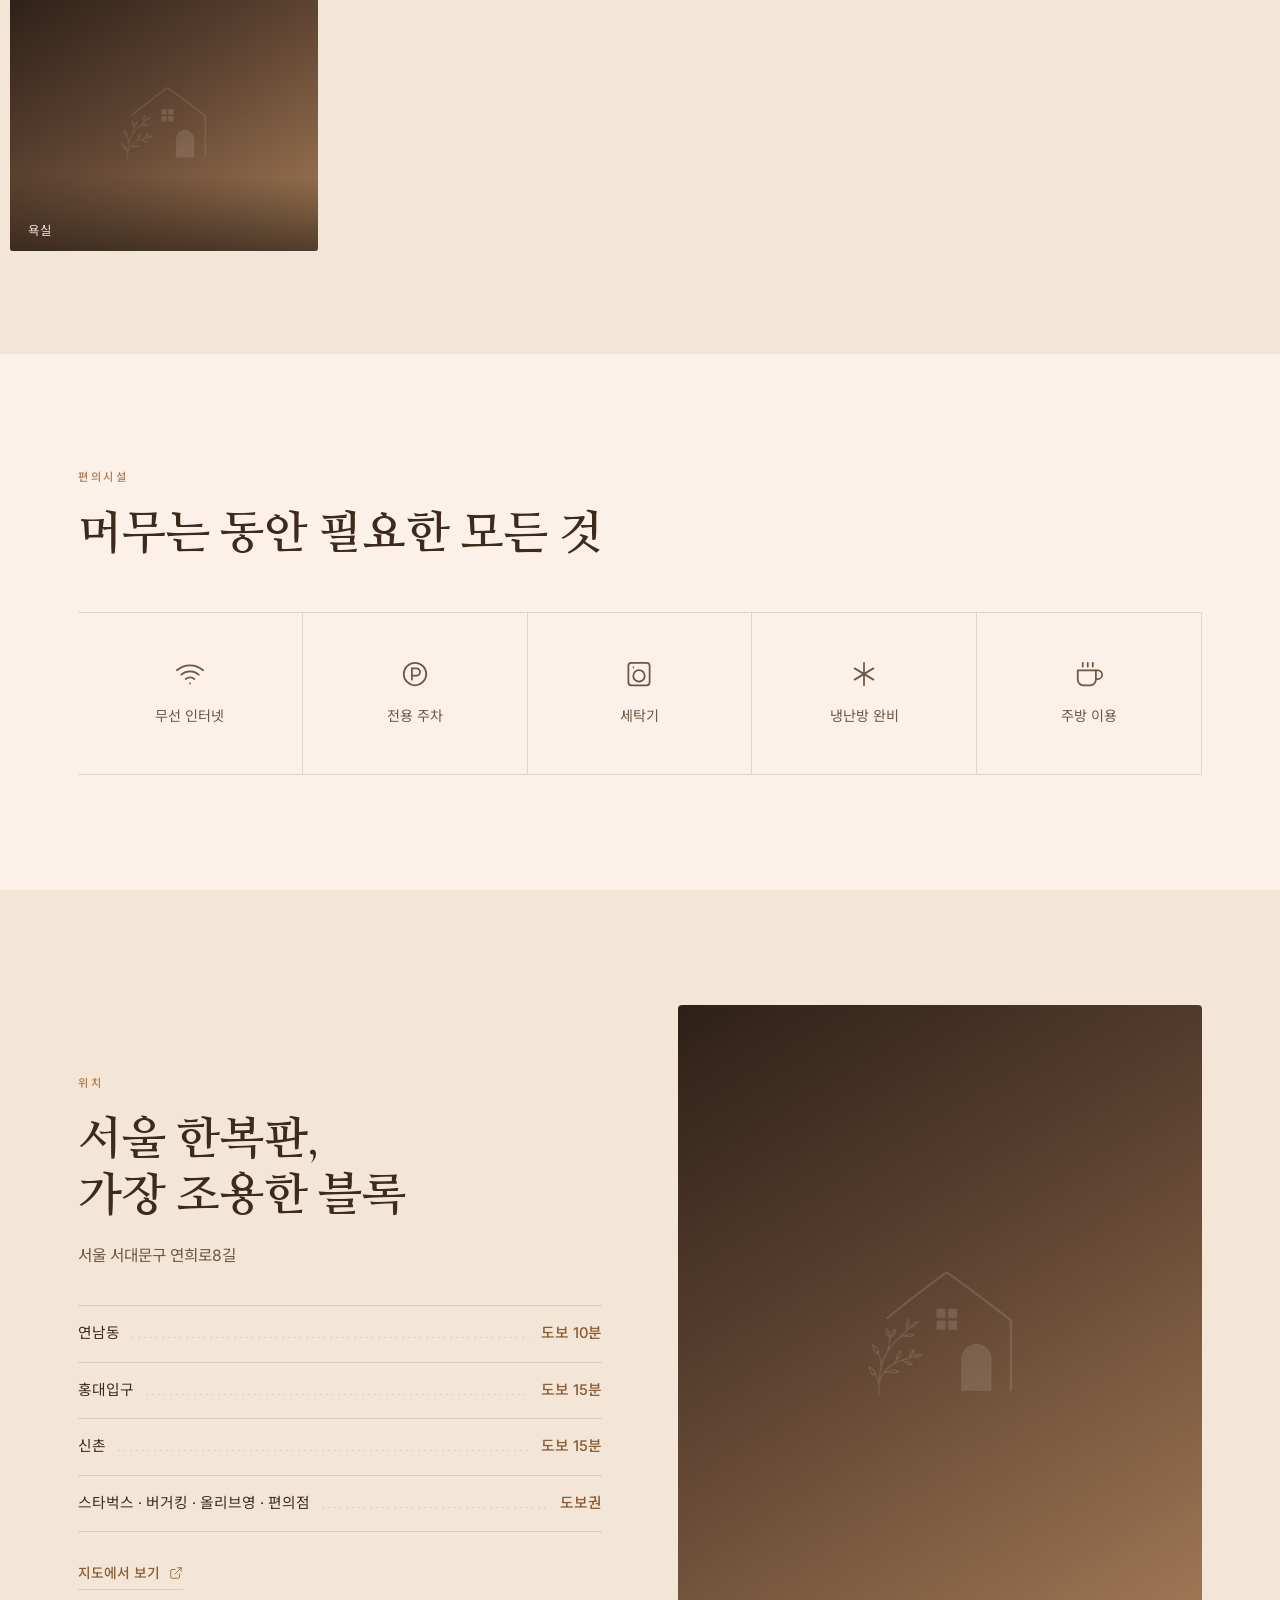
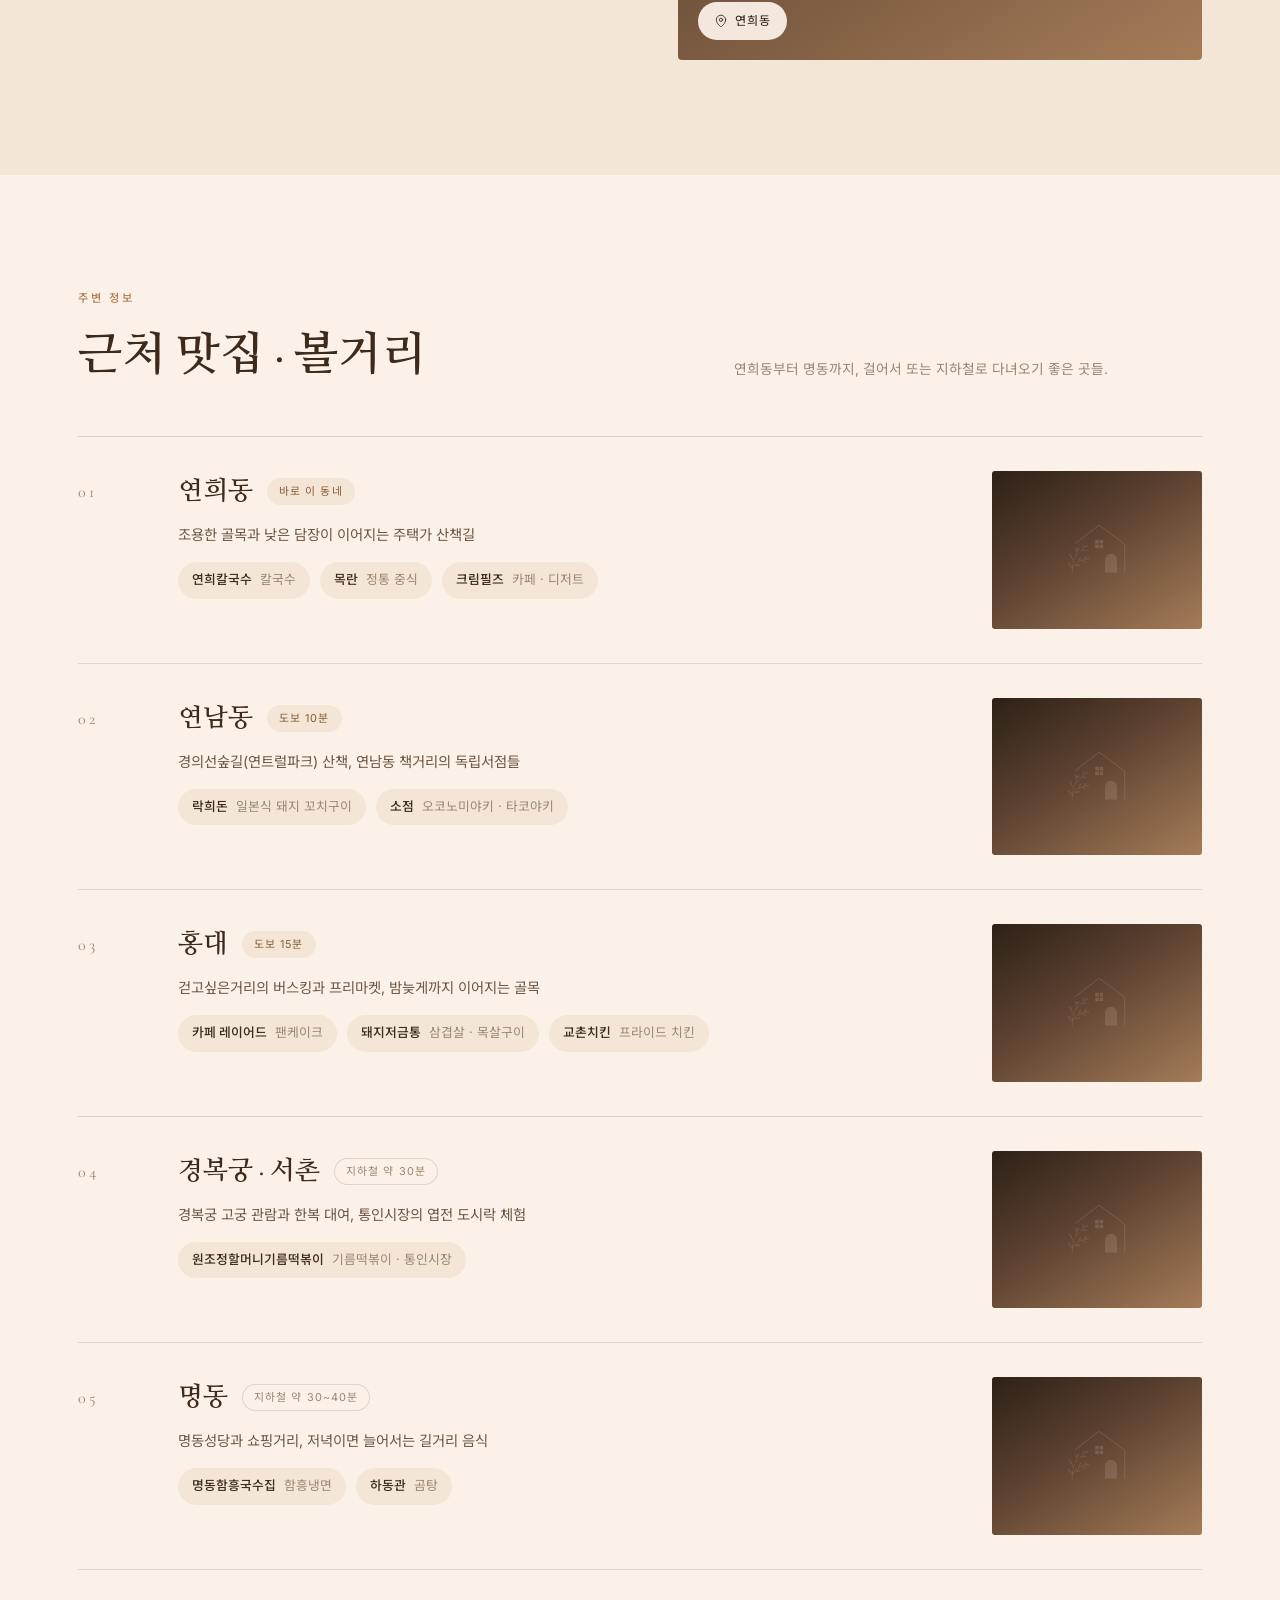
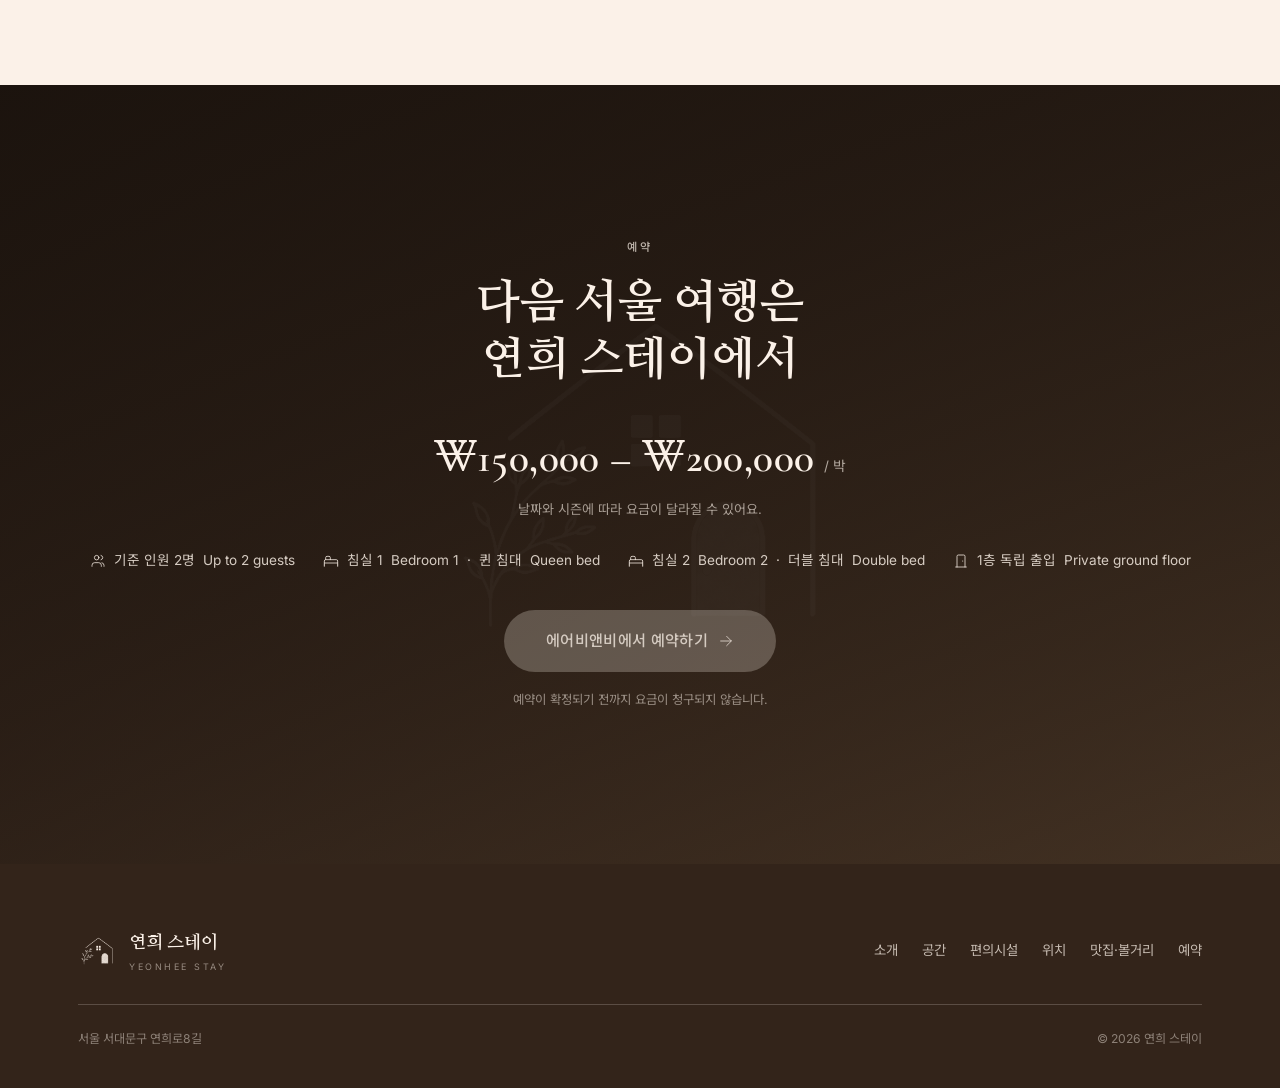
==== commit c464244f: "홈페이지 내용 수정 (관리자 페이지)" ====
--- a/index.html
+++ b/index.html
@@ -151,14 +151,14 @@
           <span class="ri-name"><span class="ko">침실 1</span><span class="en">Bedroom 1</span></span>
           <span class="ri-detail">
             <span class="room-guests" data-room="1"><span class="ko">2인실</span><span class="en">Sleeps 2</span></span>
-            <span class="bed-size" data-room="1">· <span class="ko">싱글 침대</span><span class="en">Single bed</span></span>
+            <span class="bed-size" data-room="1">· <span class="ko">퀸 침대</span><span class="en">Queen bed</span></span>
           </span>
         </li>
         <li>
           <span class="ri-name"><span class="ko">침실 2</span><span class="en">Bedroom 2</span></span>
           <span class="ri-detail">
-            <span class="room-guests" data-room="2"><span class="ko">1인실</span><span class="en">Sleeps 1</span></span>
-            <span class="bed-size" data-room="2">· <span class="ko">싱글 침대</span><span class="en">Single bed</span></span>
+            <span class="room-guests" data-room="2"><span class="ko">2인실</span><span class="en">Sleeps 2</span></span>
+            <span class="bed-size" data-room="2">· <span class="ko">더블 침대</span><span class="en">Double bed</span></span>
           </span>
         </li>
       </ul>
@@ -214,11 +214,11 @@
     </figure>
     <figure class="tile plate">
       <img src="https://images.unsplash.com/photo-1633944095397-878622ebc01c?auto=format&amp;fit=crop&amp;w=900&amp;q=80" alt="침실 1" data-photo="" loading="lazy">
-      <figcaption><span class="ko">침실 1</span><span class="en">Bedroom 1</span> <span class="bed-size" data-room="1">· <span class="ko">싱글 침대</span><span class="en">Single bed</span></span></figcaption>
+      <figcaption><span class="ko">침실 1</span><span class="en">Bedroom 1</span> <span class="bed-size" data-room="1">· <span class="ko">퀸 침대</span><span class="en">Queen bed</span></span></figcaption>
     </figure>
     <figure class="tile plate">
       <img src="https://images.unsplash.com/photo-1657524497244-a58edfcec6eb?auto=format&amp;fit=crop&amp;w=900&amp;q=80" alt="침실 2" data-photo="" loading="lazy">
-      <figcaption><span class="ko">침실 2</span><span class="en">Bedroom 2</span> <span class="bed-size" data-room="2">· <span class="ko">싱글 침대</span><span class="en">Single bed</span></span></figcaption>
+      <figcaption><span class="ko">침실 2</span><span class="en">Bedroom 2</span> <span class="bed-size" data-room="2">· <span class="ko">더블 침대</span><span class="en">Double bed</span></span></figcaption>
     </figure>
     <figure class="tile plate">
       <img src="https://images.unsplash.com/photo-1729837149090-764b4272c2d7?auto=format&amp;fit=crop&amp;w=900&amp;q=80" alt="주방" data-photo="" loading="lazy">
@@ -408,8 +408,8 @@
 
     <div class="book-facts" data-anim="">
       <span><svg class="ic"><use href="#i-users"></use></svg><span class="ko">기준 인원 2명</span><span class="en">Up to 2 guests</span></span>
-      <span><svg class="ic"><use href="#i-bed"></use></svg><span class="ko">침실 1</span><span class="en">Bedroom 1</span> <span class="bed-size" data-room="1">· <span class="ko">싱글 침대</span><span class="en">Single bed</span></span></span>
-      <span><svg class="ic"><use href="#i-bed"></use></svg><span class="ko">침실 2</span><span class="en">Bedroom 2</span> <span class="bed-size" data-room="2">· <span class="ko">싱글 침대</span><span class="en">Single bed</span></span></span>
+      <span><svg class="ic"><use href="#i-bed"></use></svg><span class="ko">침실 1</span><span class="en">Bedroom 1</span> <span class="bed-size" data-room="1">· <span class="ko">퀸 침대</span><span class="en">Queen bed</span></span></span>
+      <span><svg class="ic"><use href="#i-bed"></use></svg><span class="ko">침실 2</span><span class="en">Bedroom 2</span> <span class="bed-size" data-room="2">· <span class="ko">더블 침대</span><span class="en">Double bed</span></span></span>
       <span><svg class="ic"><use href="#i-door"></use></svg><span class="ko">1층 독립 출입</span><span class="en">Private ground floor</span></span>
     </div>
 
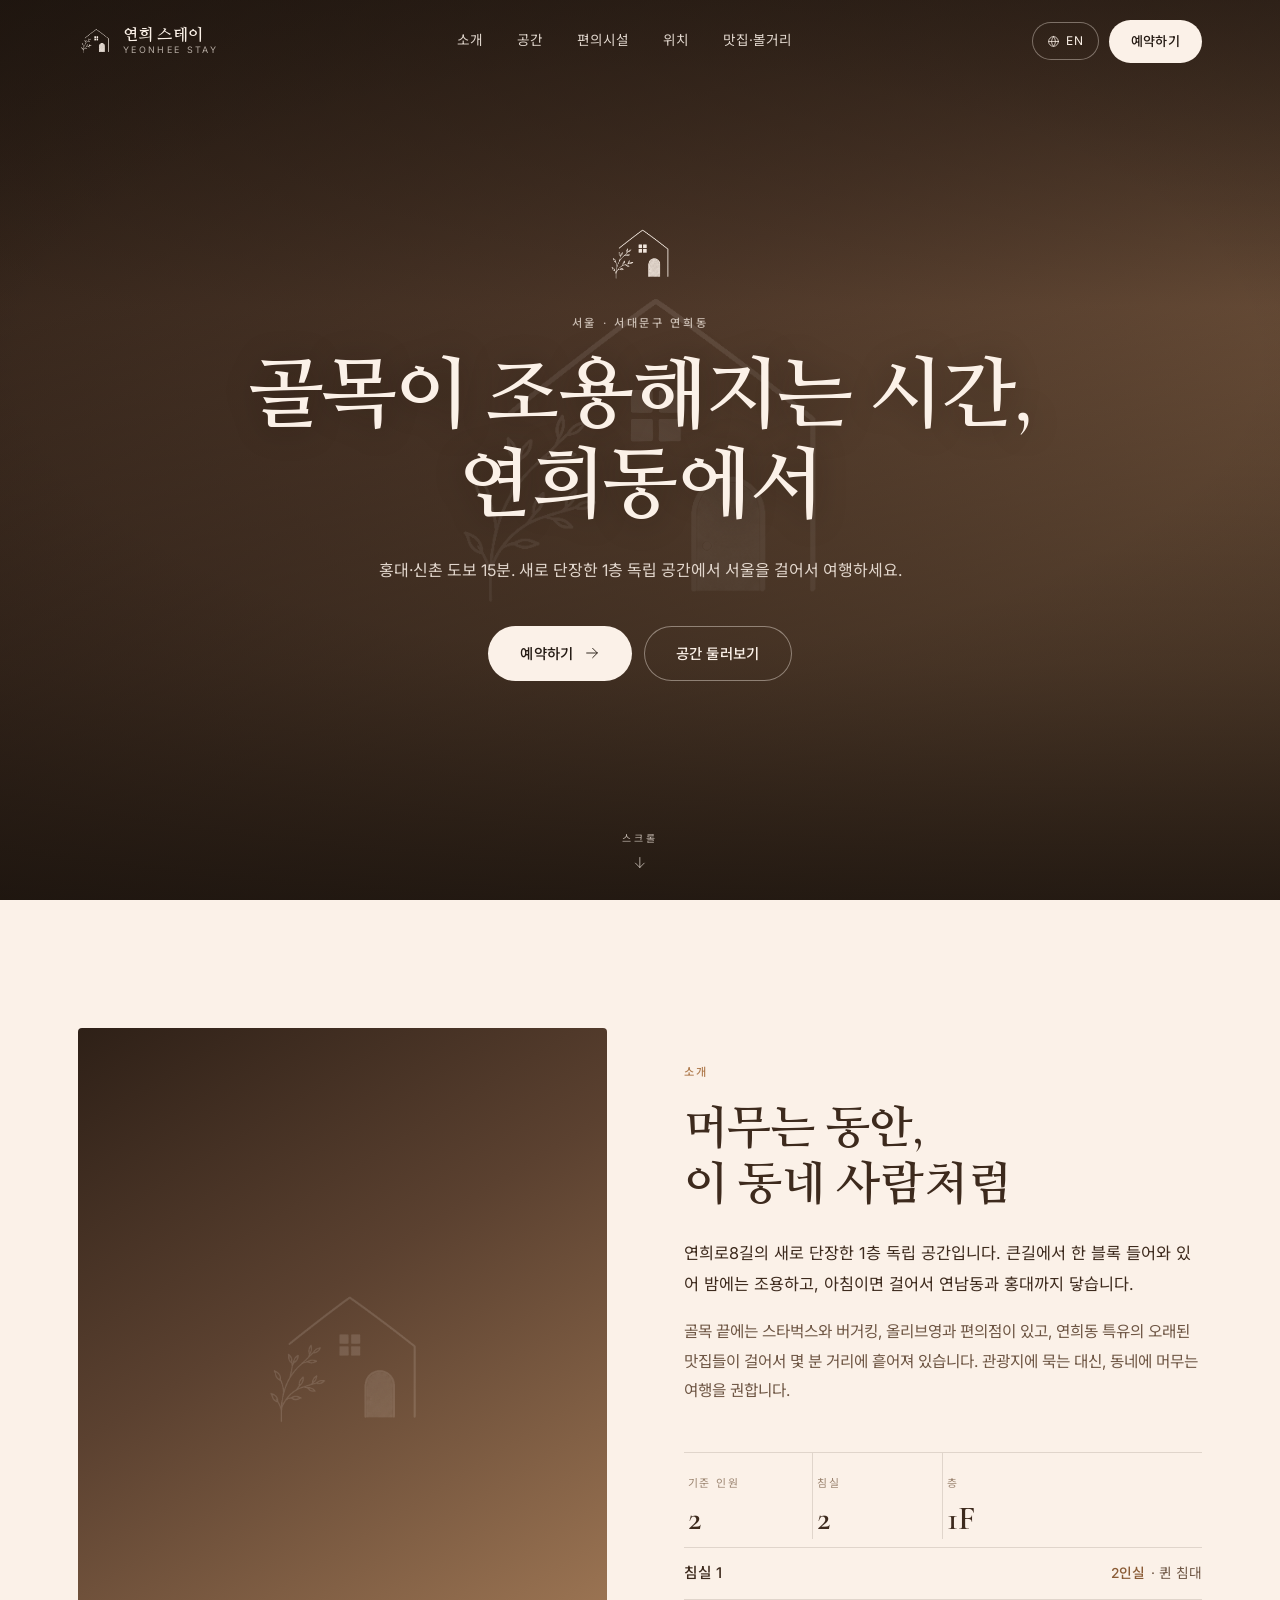
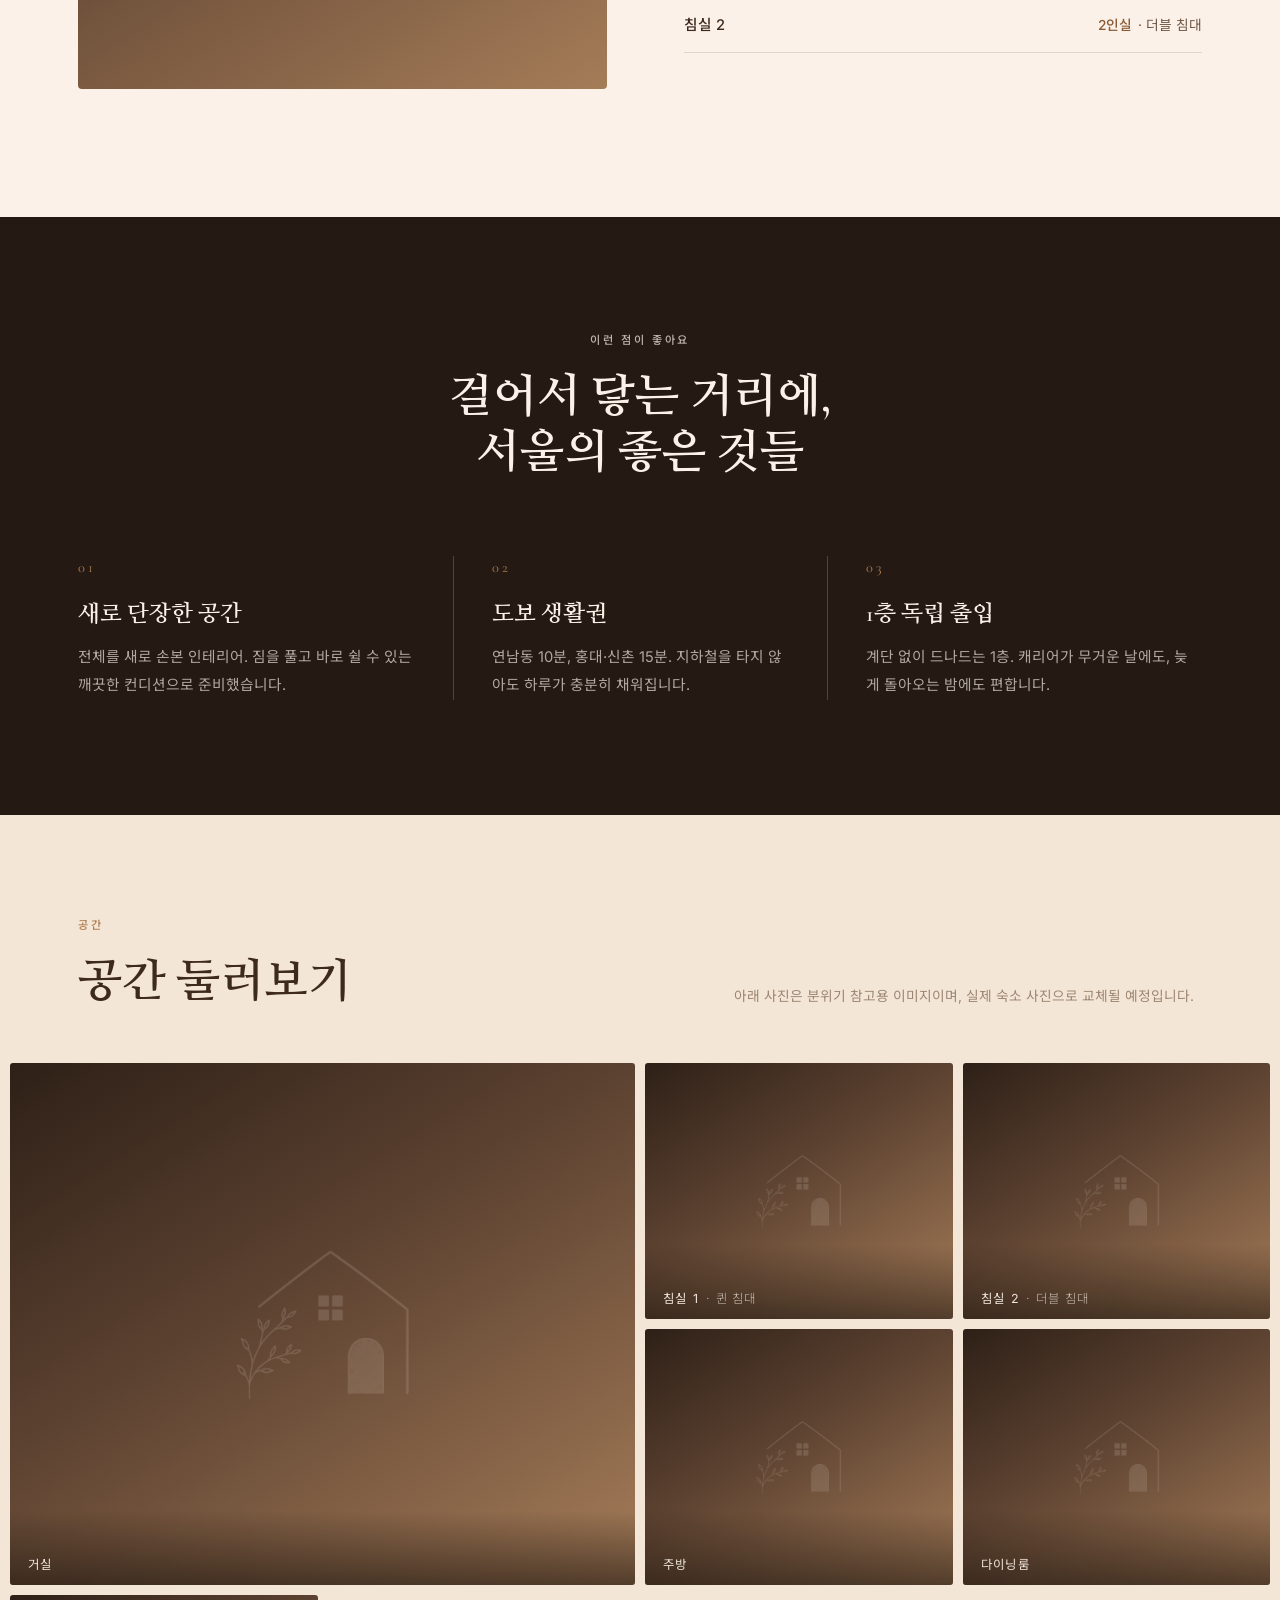
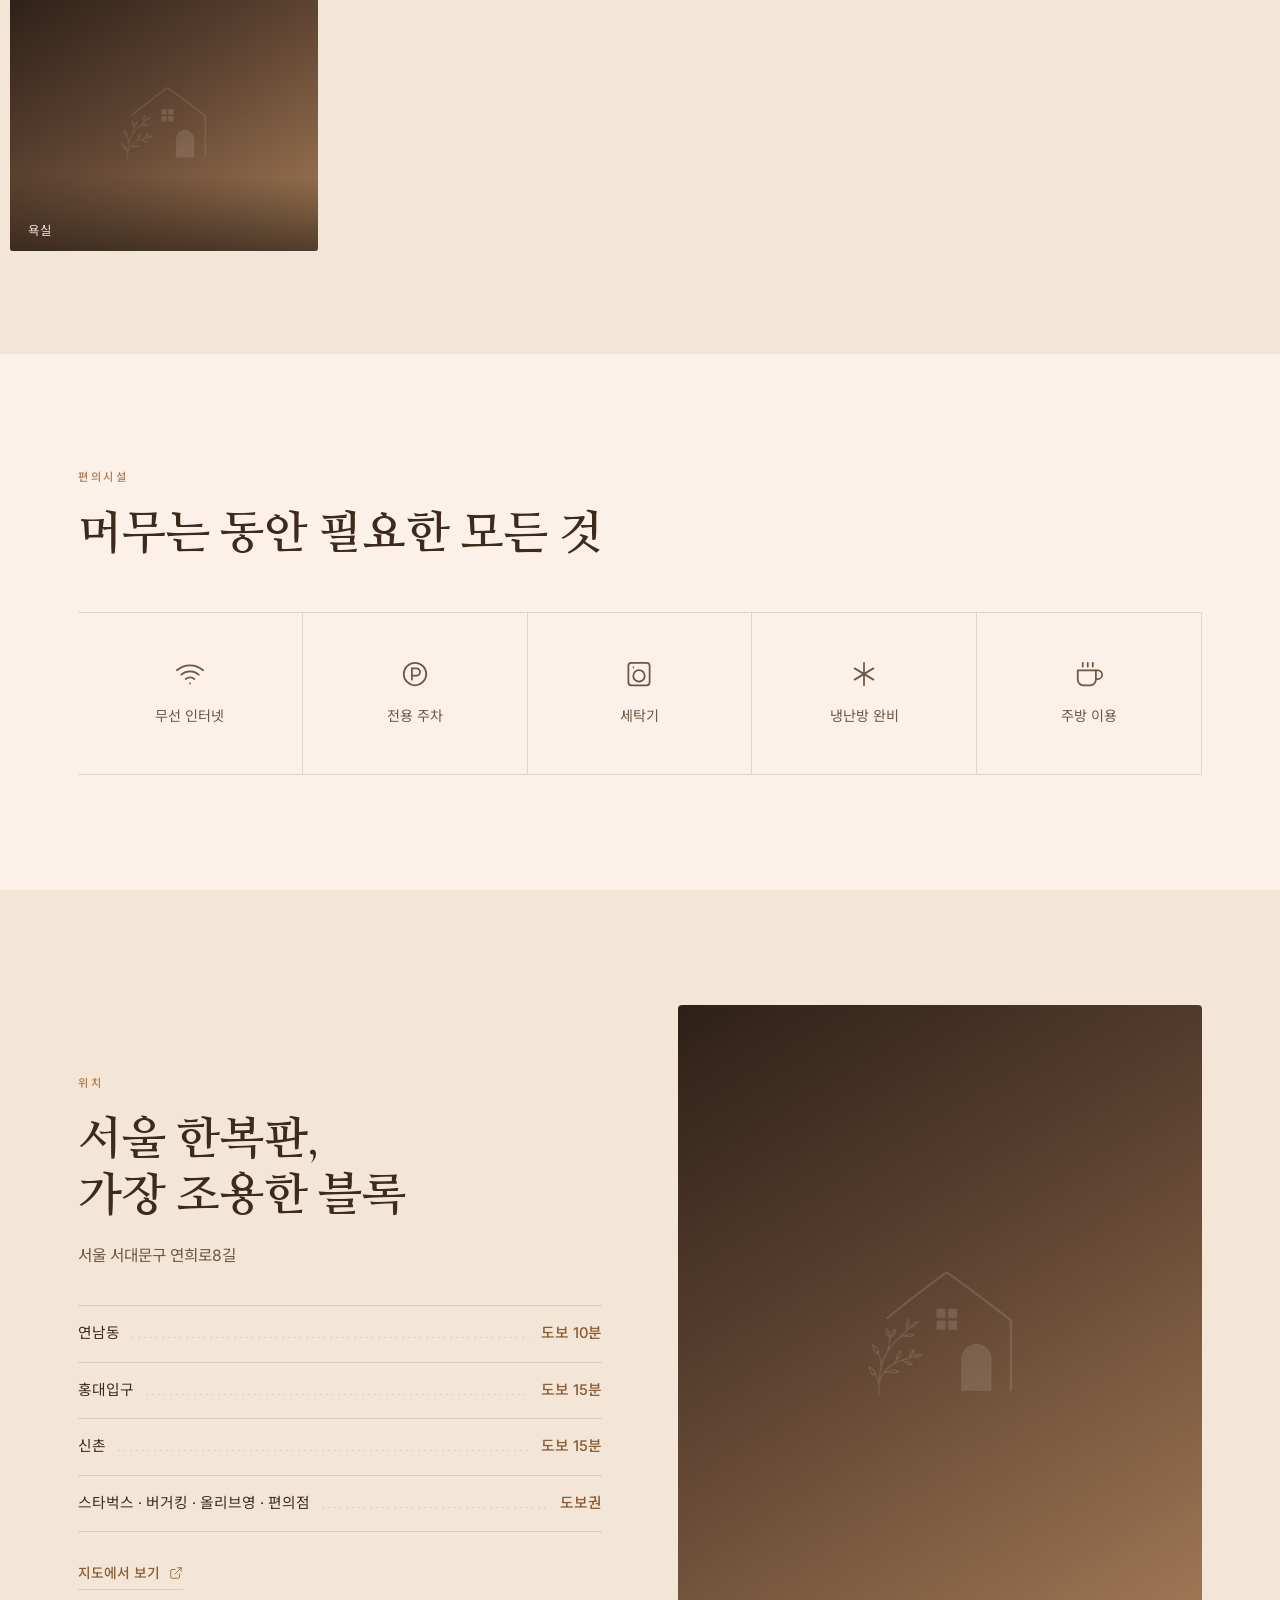
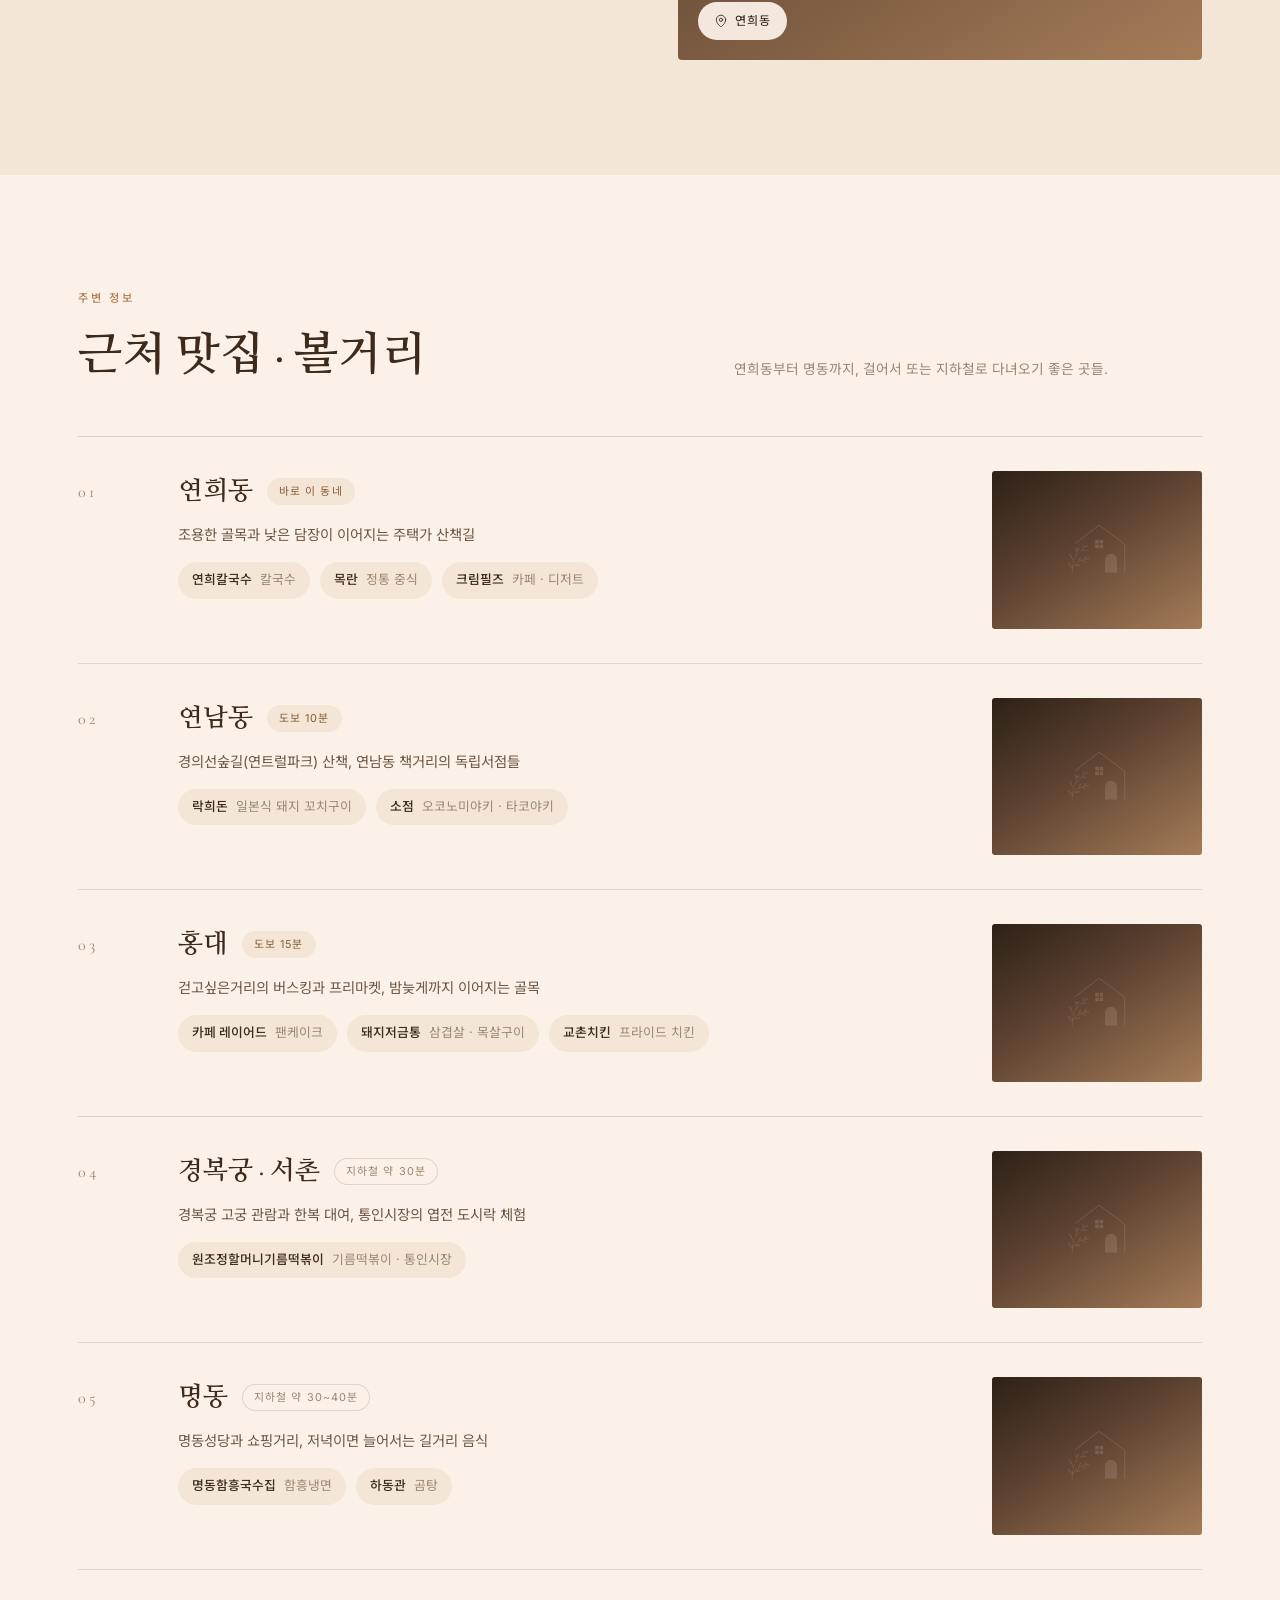
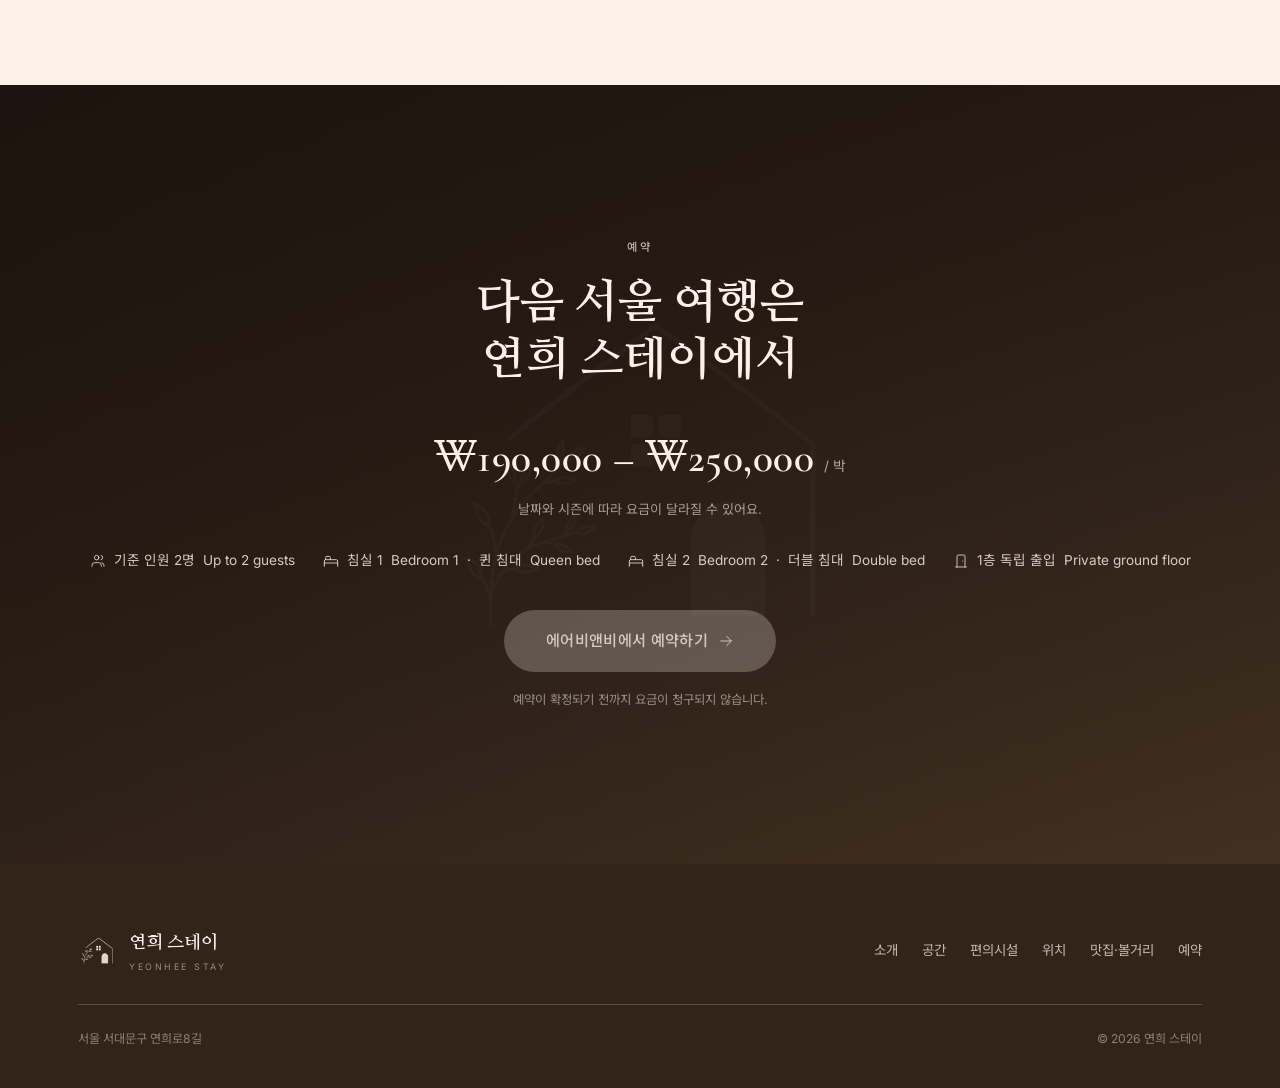
==== commit 870ff3c1: "홈페이지 내용 수정 (관리자 페이지)" ====
--- a/index.html
+++ b/index.html
@@ -401,7 +401,7 @@
     </h2>
 
     <div class="price" data-anim="">
-      <span class="price-num">₩150,000 – ₩200,000</span>
+      <span class="price-num">₩190,000 – ₩250,000</span>
       <span class="price-per"><span class="ko">/ 박</span><span class="en">/ night</span></span>
     </div>
     <p class="price-note" data-anim=""><span class="ko">날짜와 시즌에 따라 요금이 달라질 수 있어요.</span><span class="en">Rates vary by date and season.</span></p>
@@ -452,7 +452,7 @@
 <!-- ============ mobile sticky bar ============ -->
 <div class="dock" id="dock">
   <div class="dock-price">
-    <strong>₩150,000~</strong>
+    <strong>190000</strong>
     <span><span class="ko">/ 박</span><span class="en">/ night</span></span>
   </div>
   <a class="btn btn--sm" href="#book" data-book=""><span class="ko">예약하기</span><span class="en">Book</span></a>
@@ -461,4 +461,5 @@
 <script src="js/main.js"></script>
 
 
+
 </body></html>
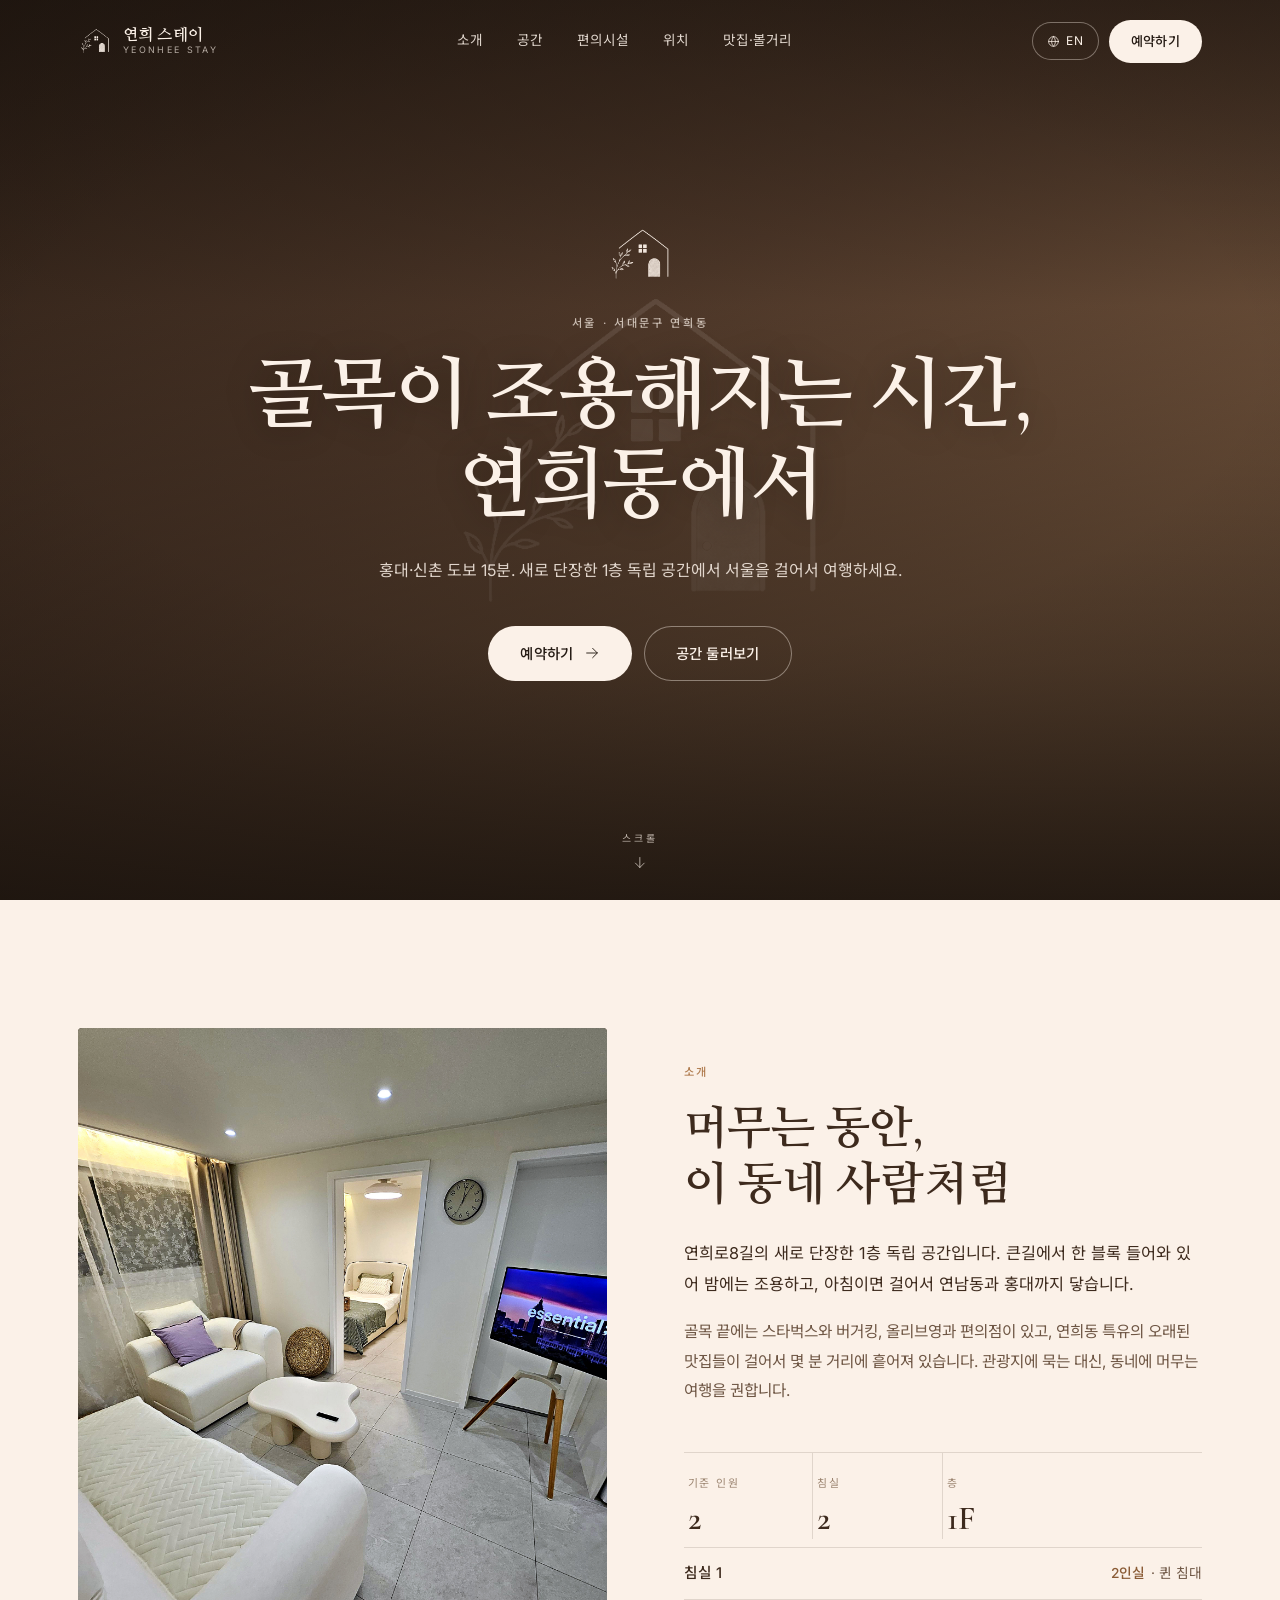
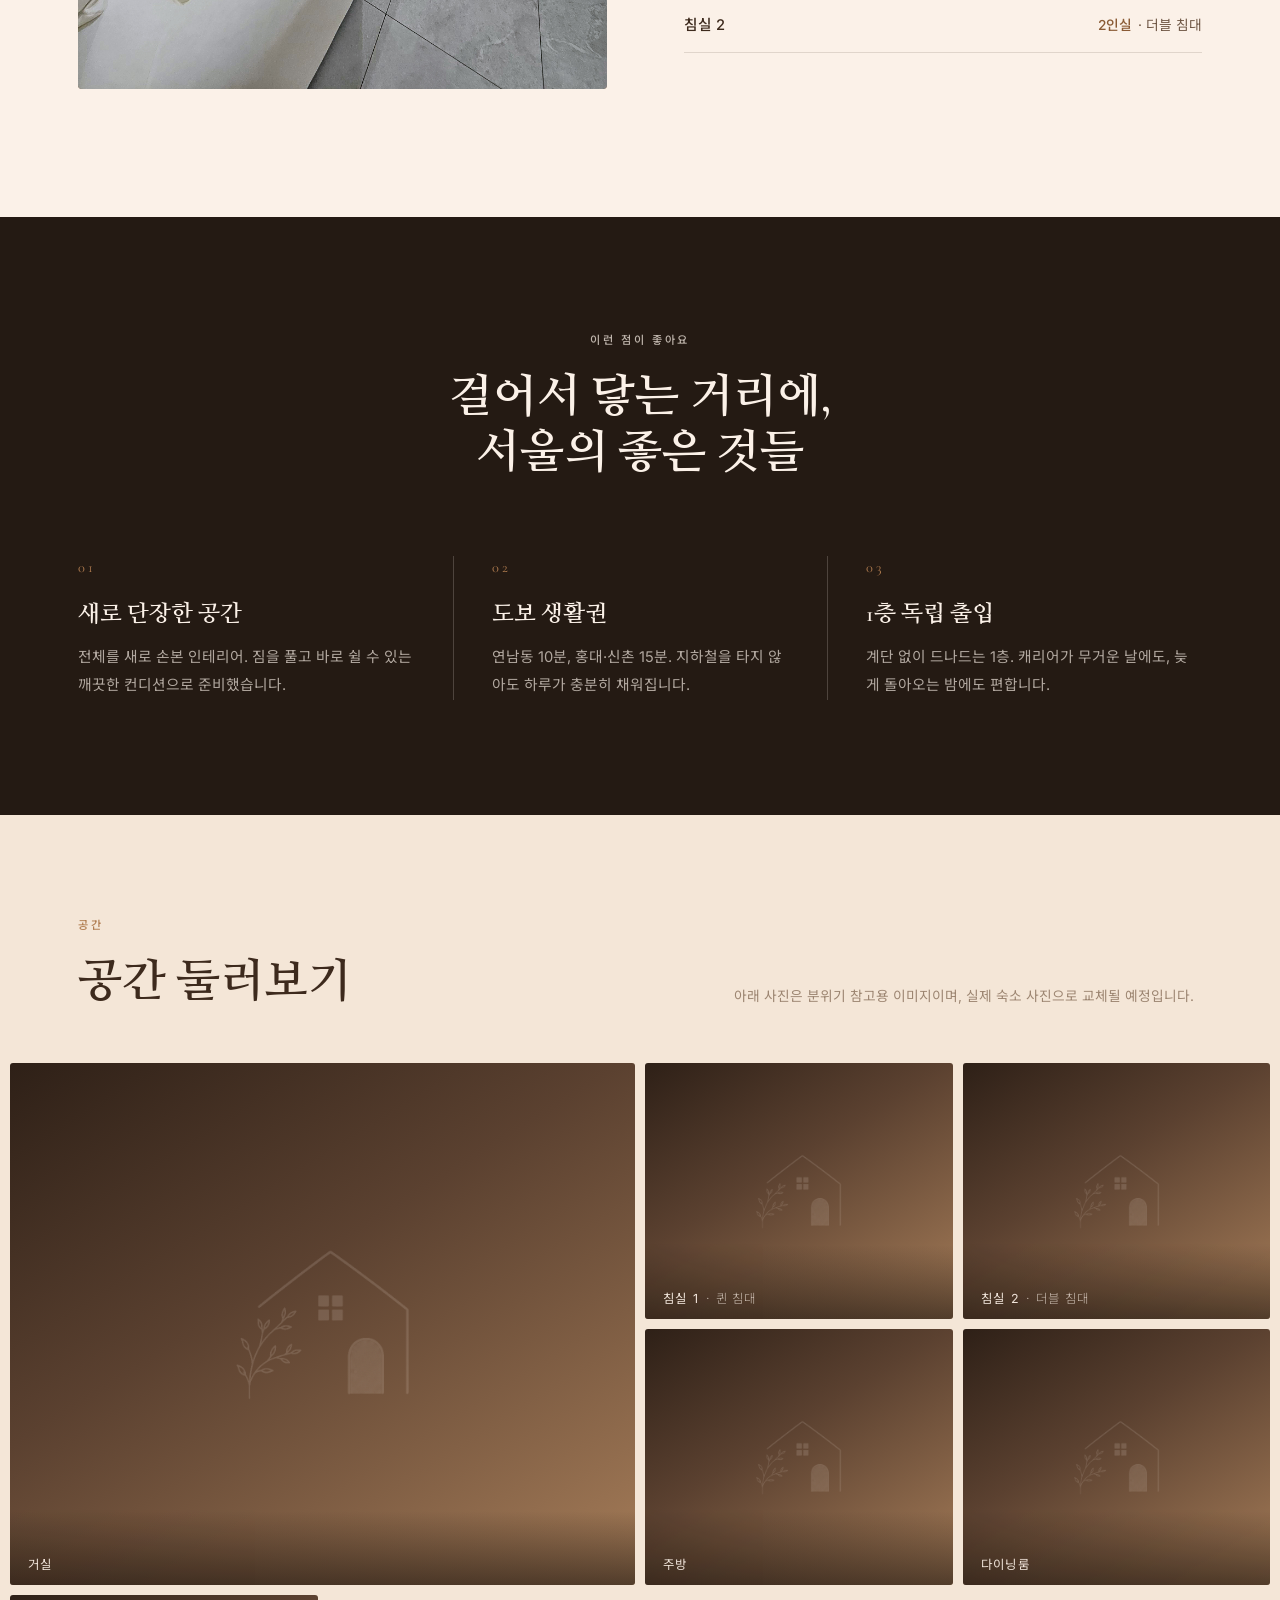
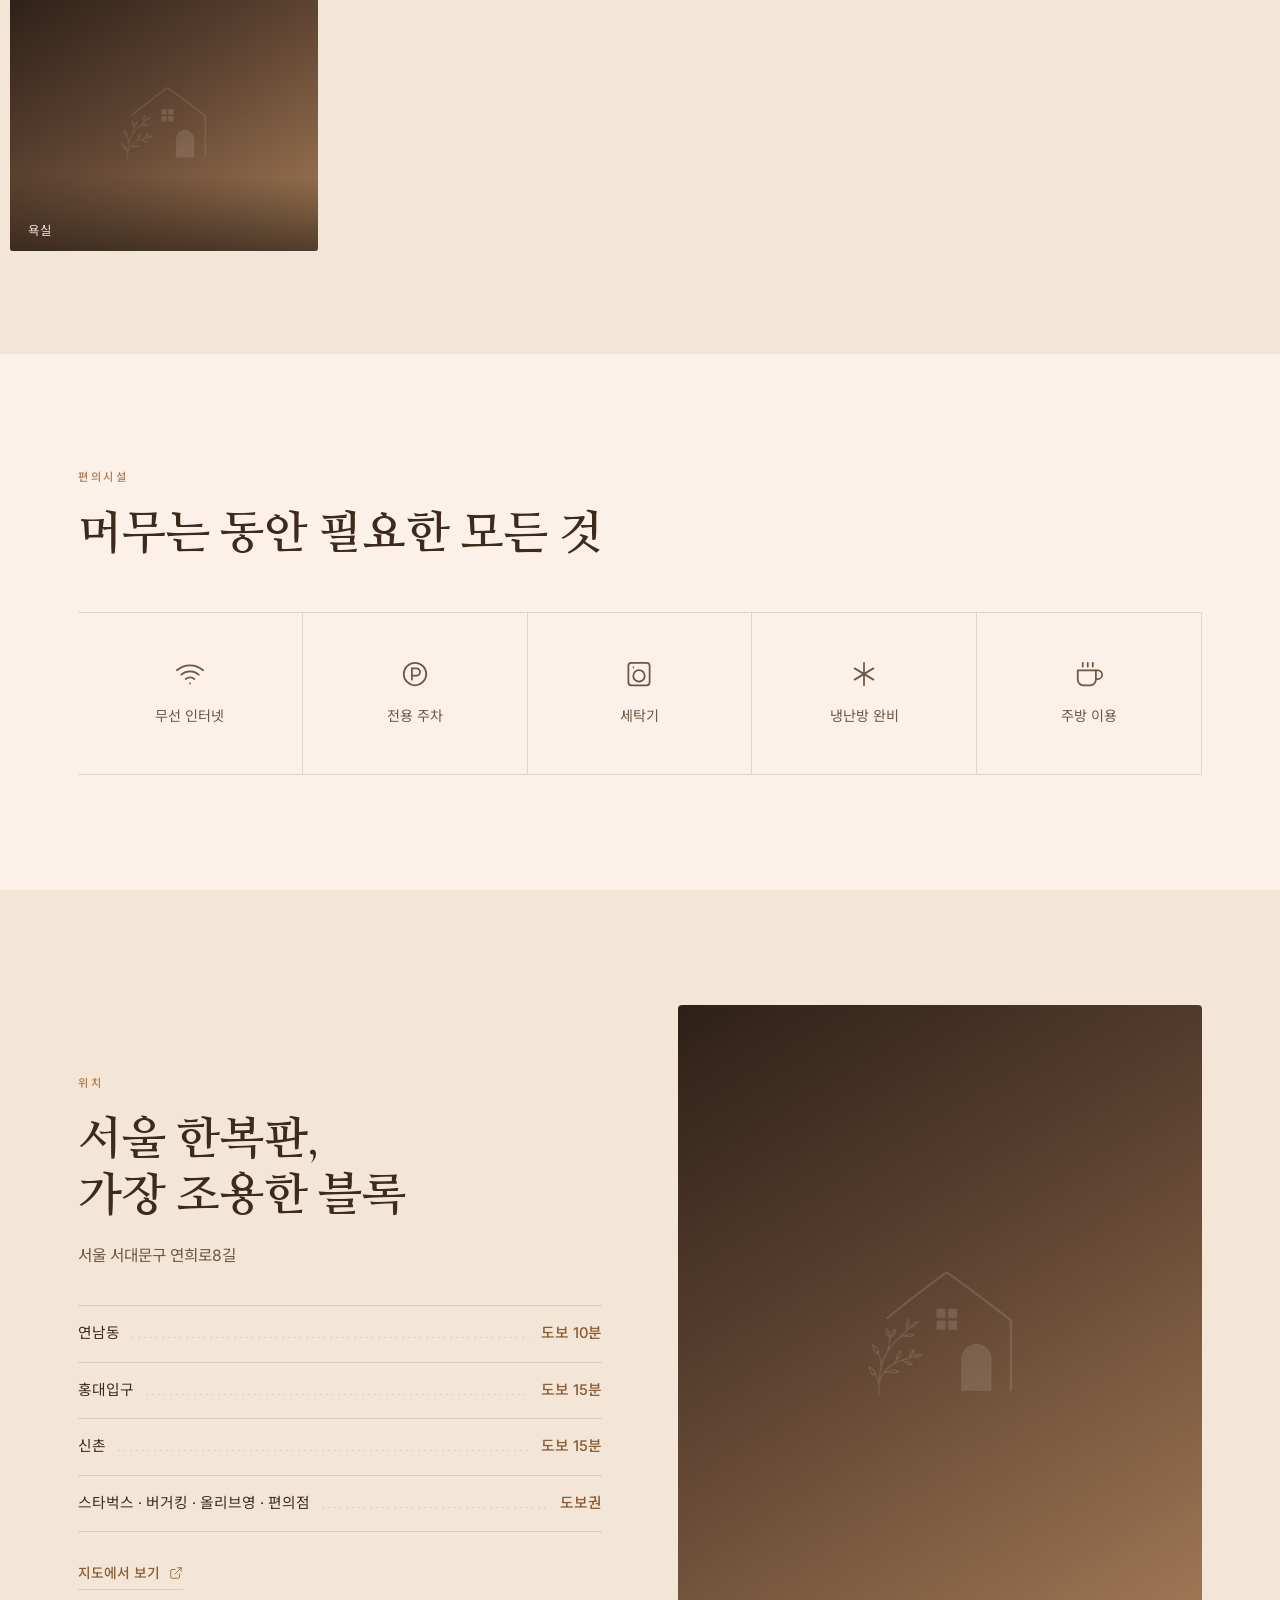
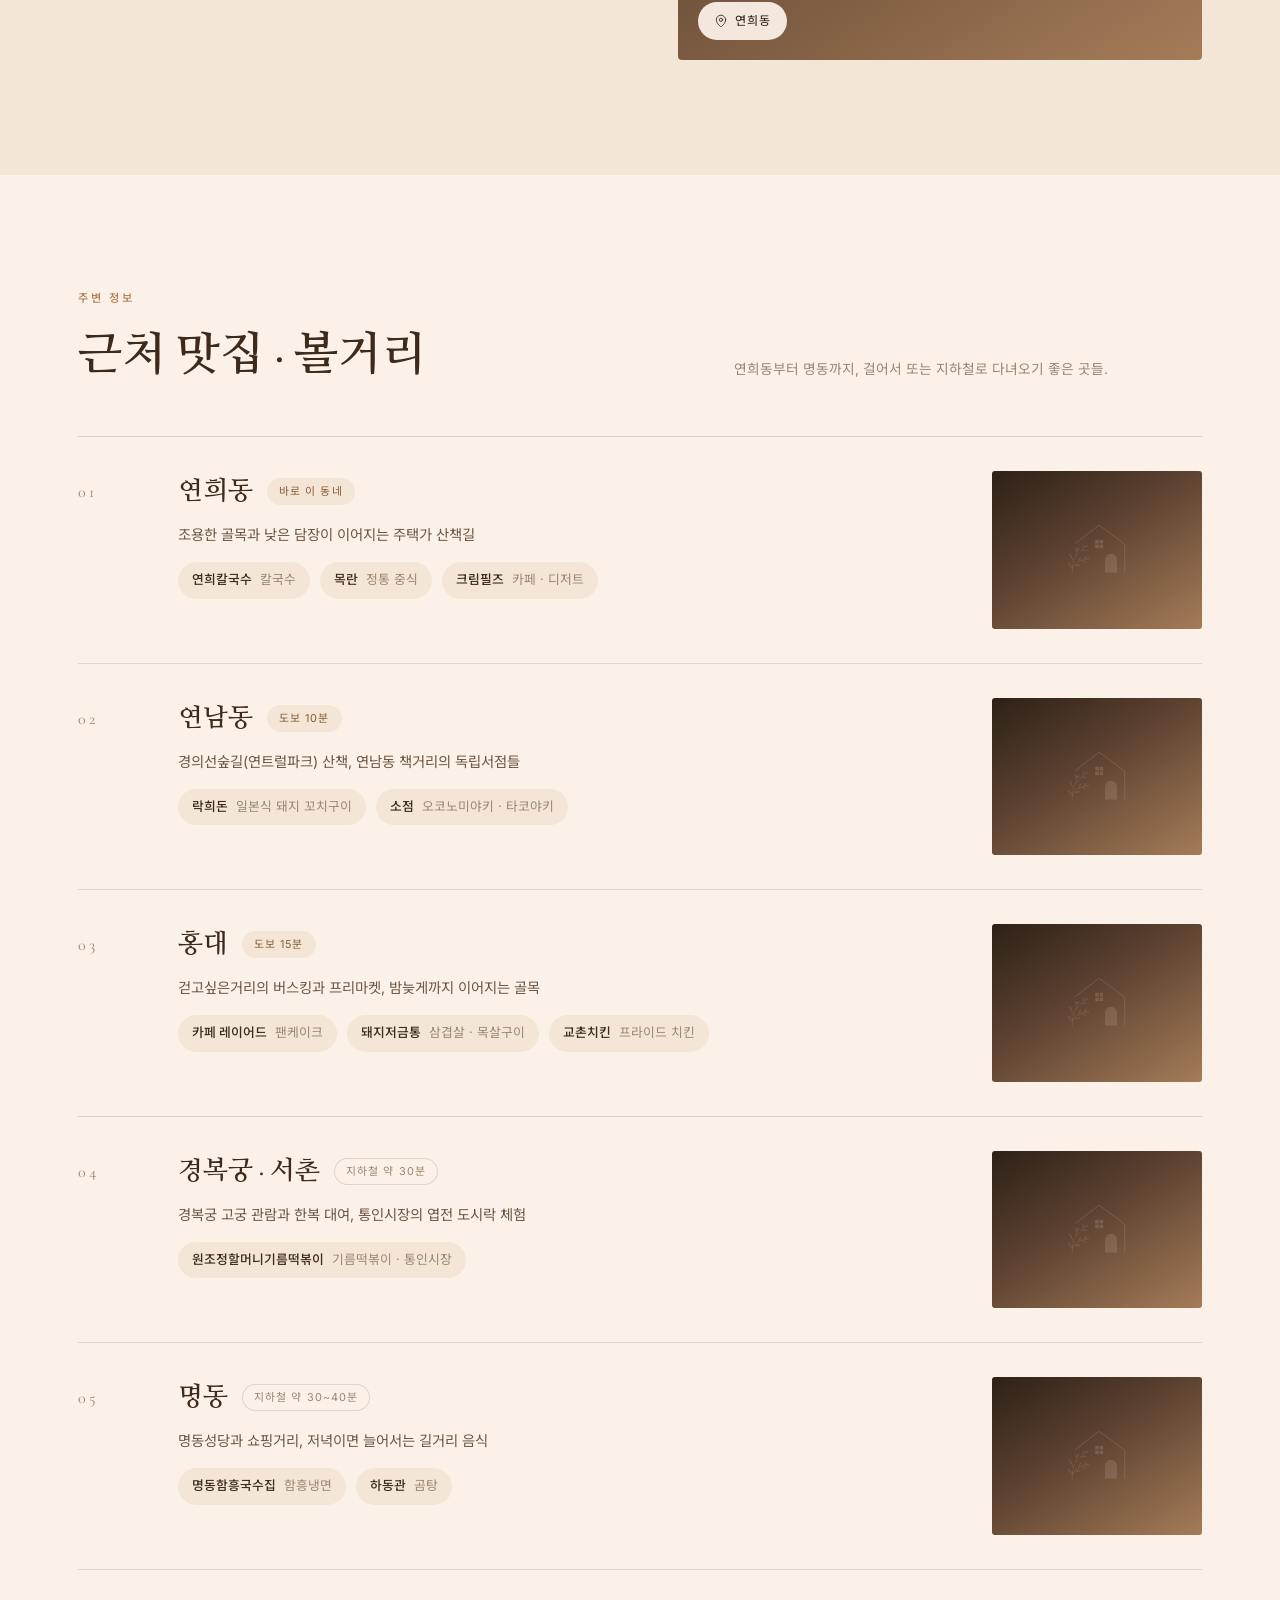
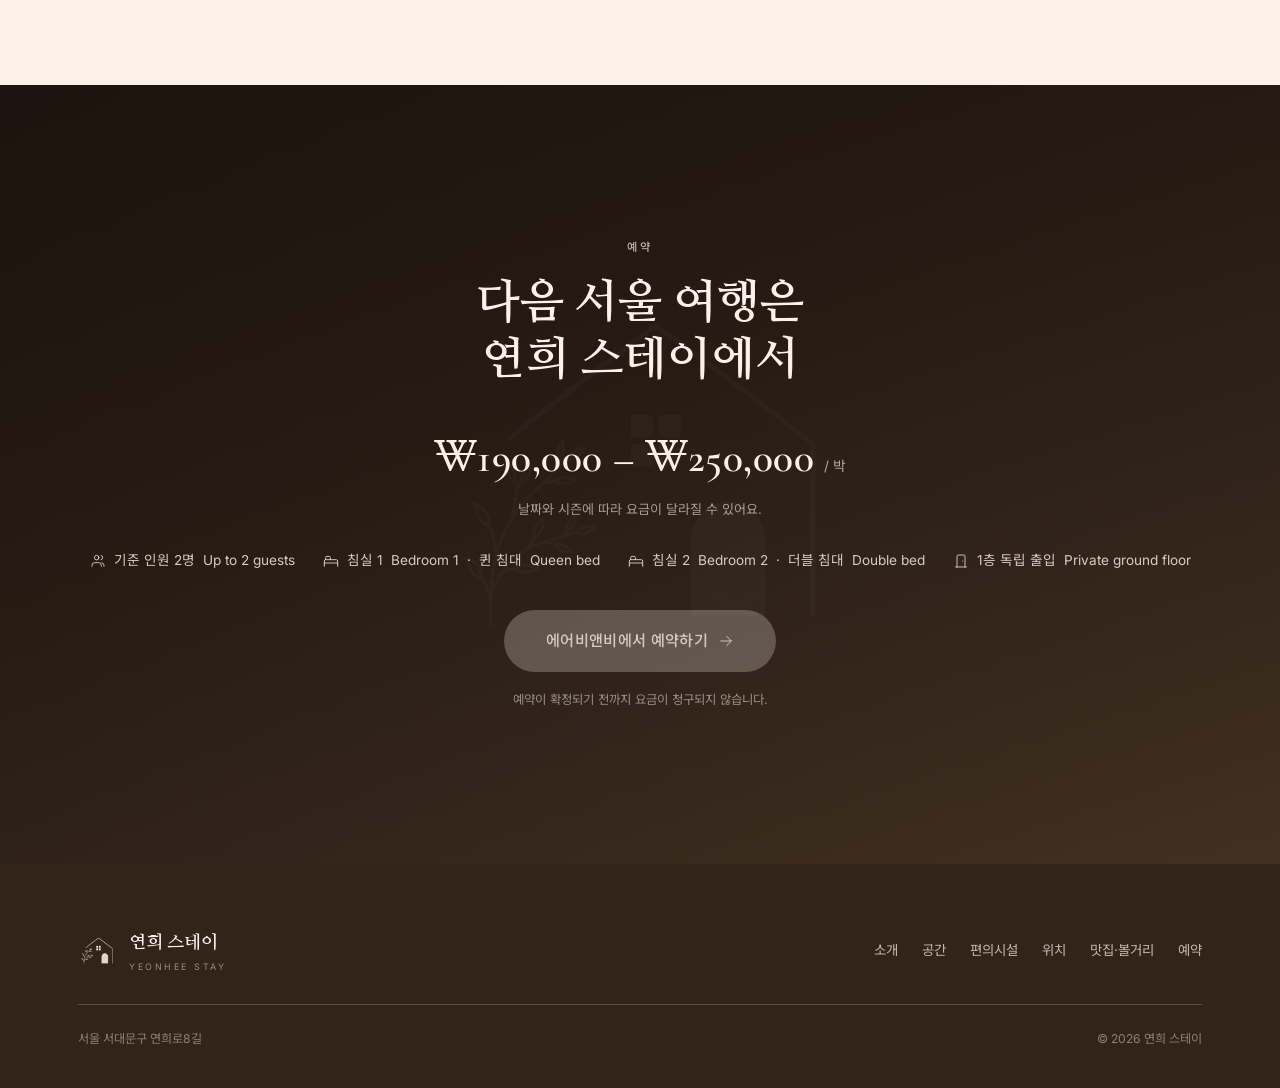
==== commit d7488ceb: "홈페이지 내용 수정 (관리자 페이지)" ====
--- a/index.html
+++ b/index.html
@@ -122,7 +122,7 @@
 <section class="story" id="story">
   <div class="shell story-grid">
     <div class="story-media plate" data-anim="">
-      <img src="https://images.unsplash.com/photo-1783110688413-77aadea9e511?auto=format&amp;fit=crop&amp;w=1200&amp;q=80" alt="햇살이 들어오는 거실" data-photo="" loading="lazy">
+      <img src="assets/photos/01_living_main.jpg" alt="햇살이 들어오는 거실" data-photo="" loading="lazy">
     </div>
 
     <div class="story-copy">
@@ -462,4 +462,5 @@
 
 
 
+
 </body></html>
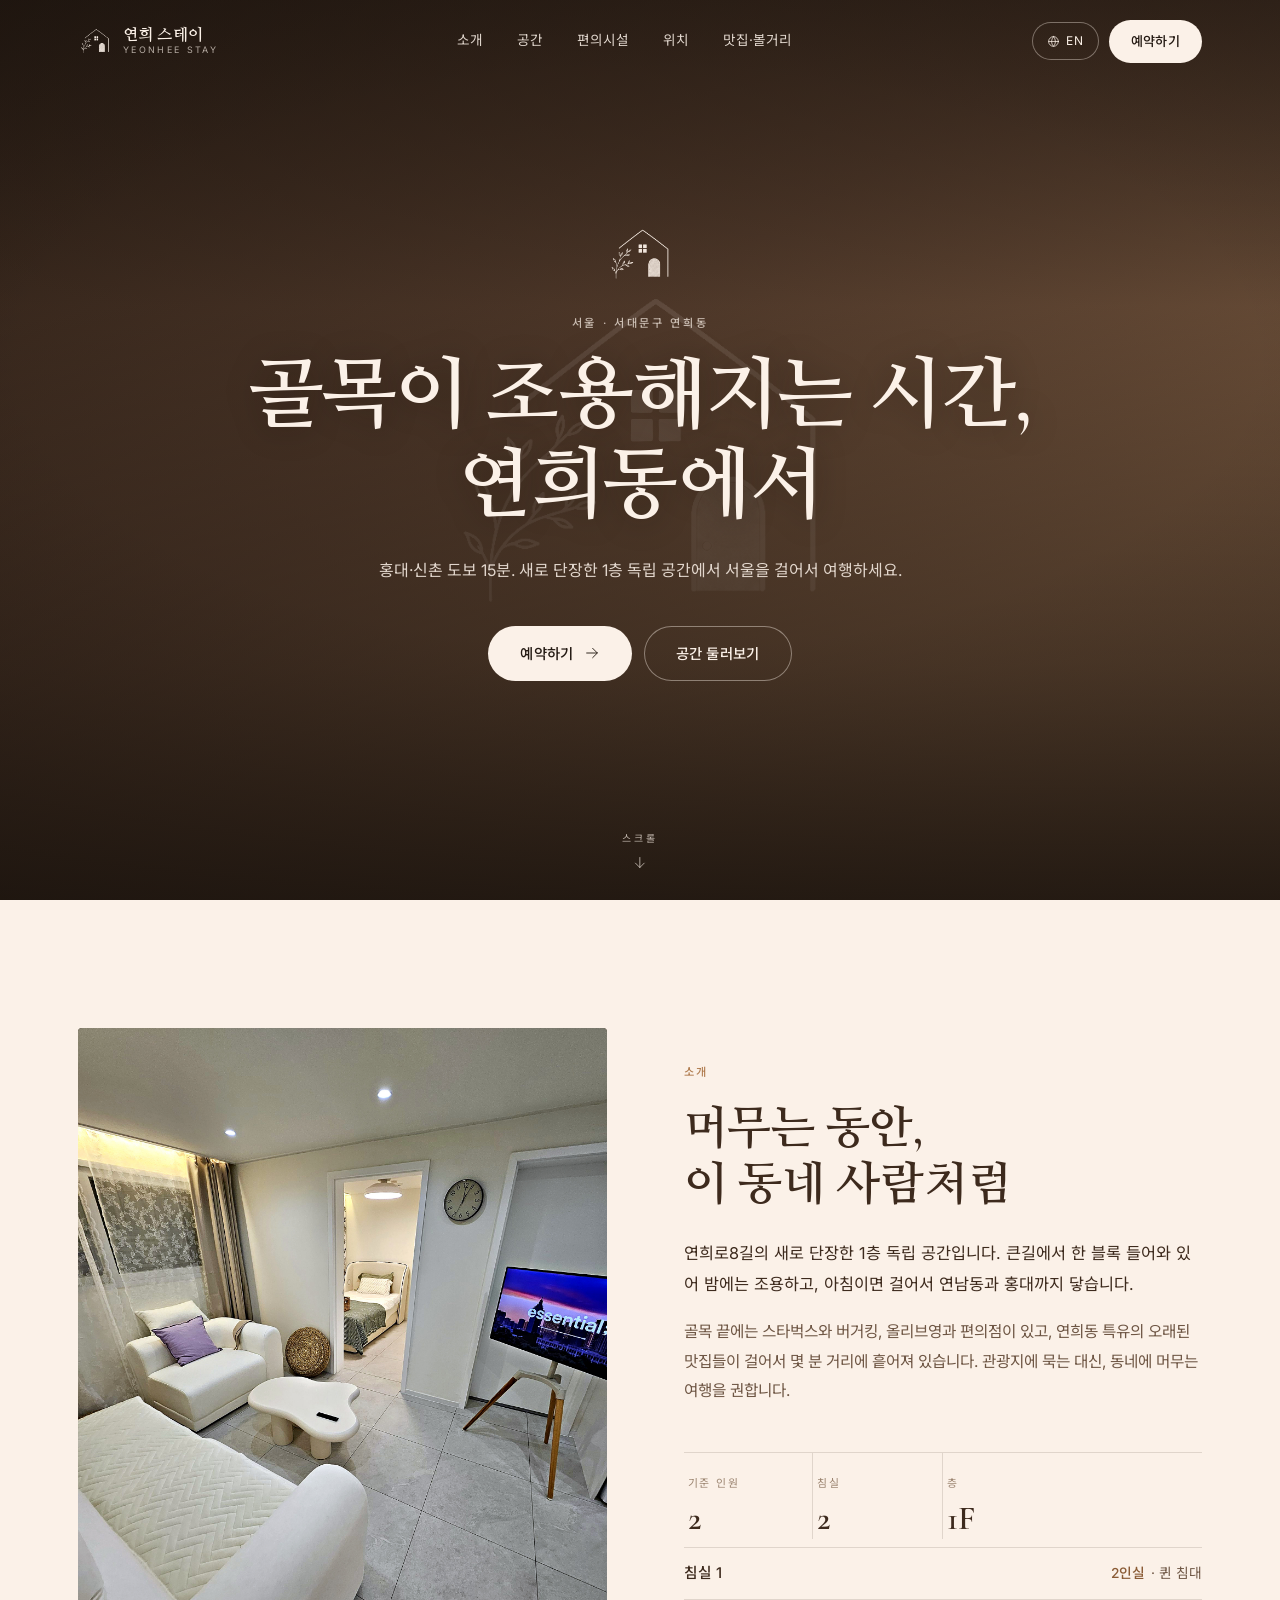
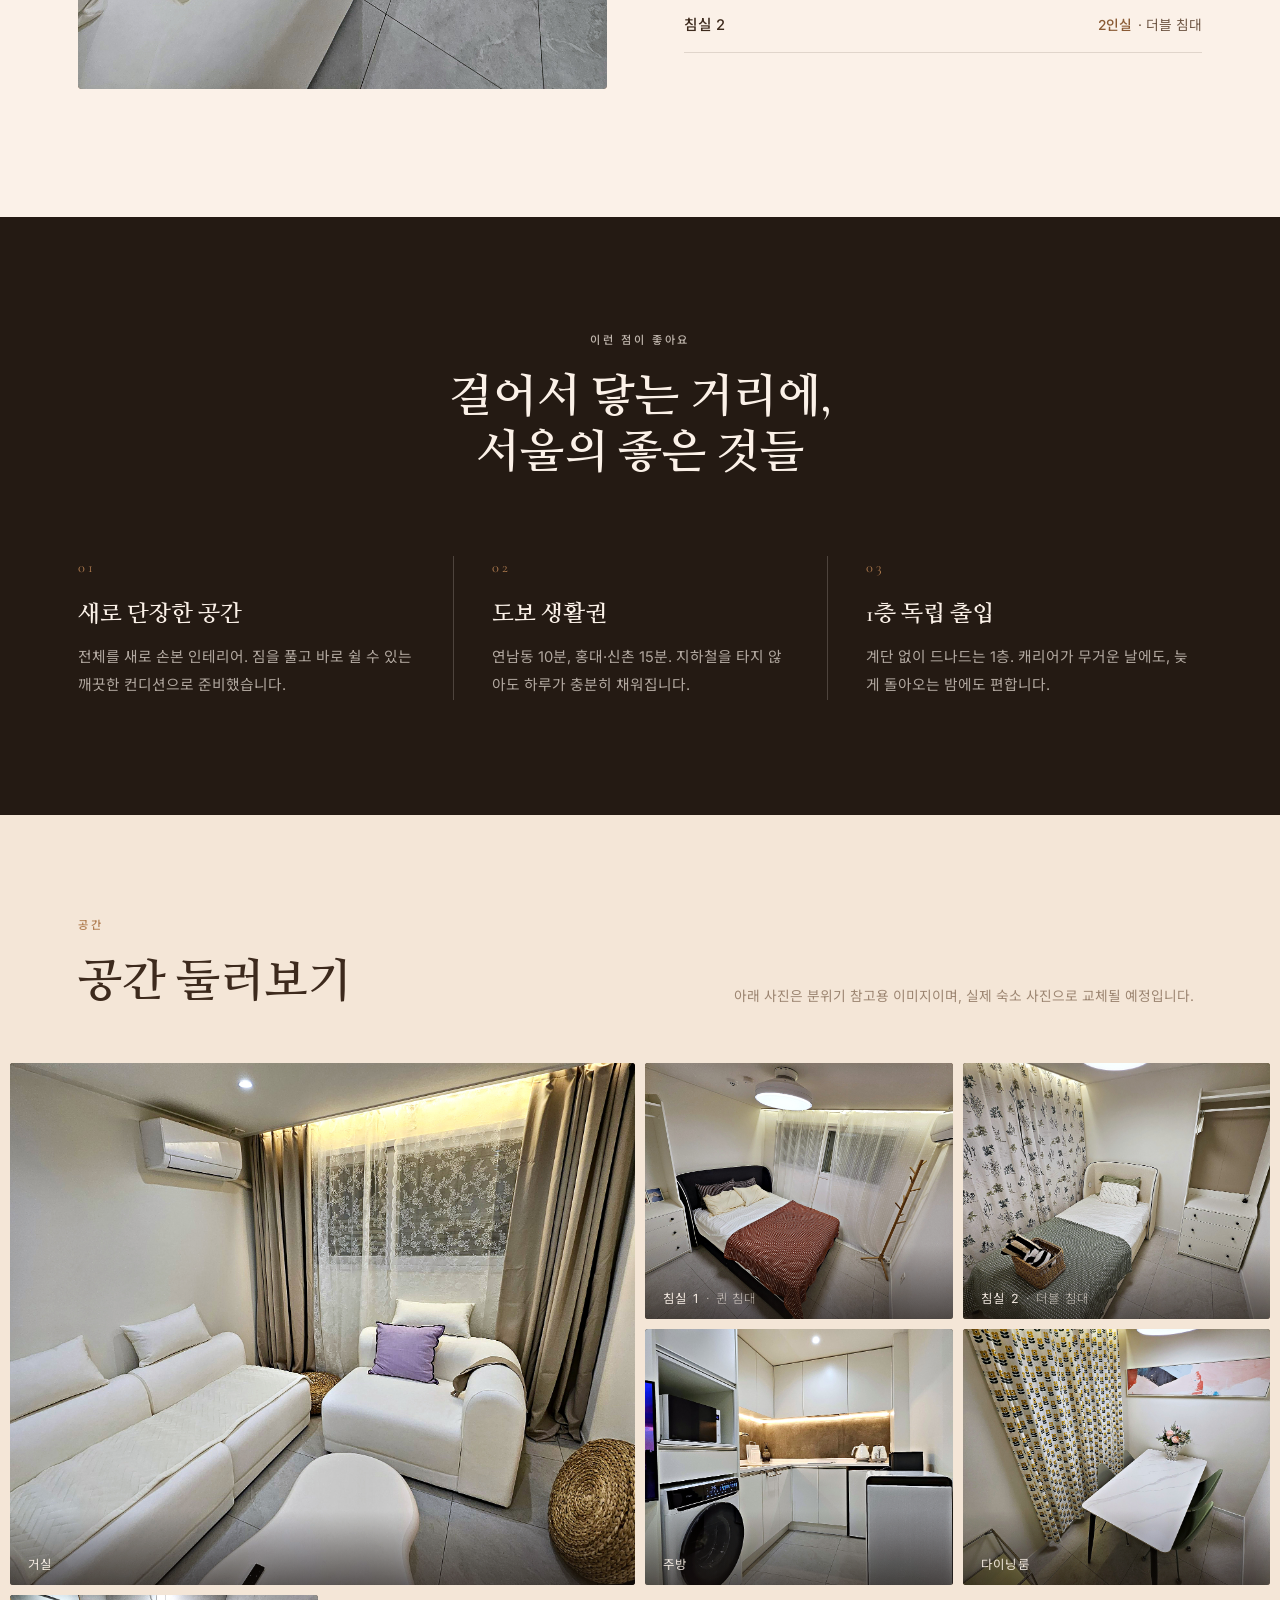
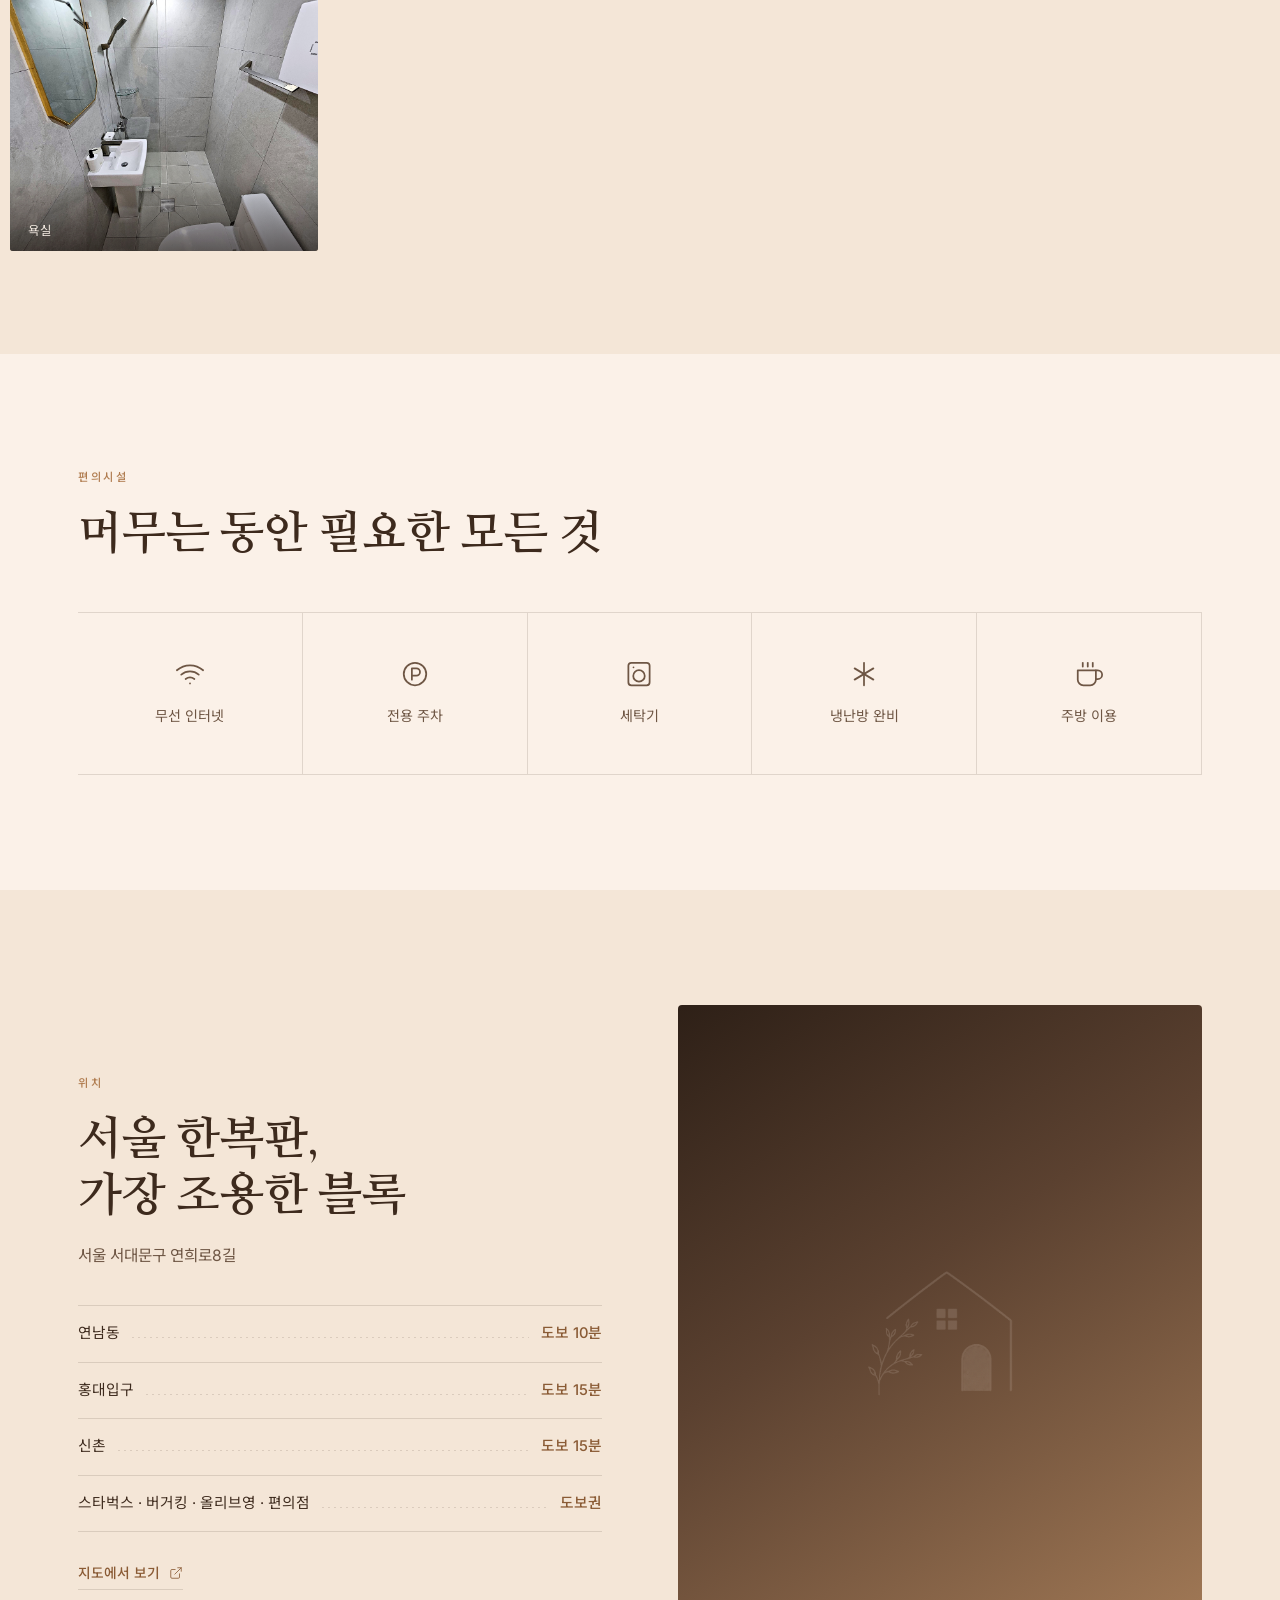
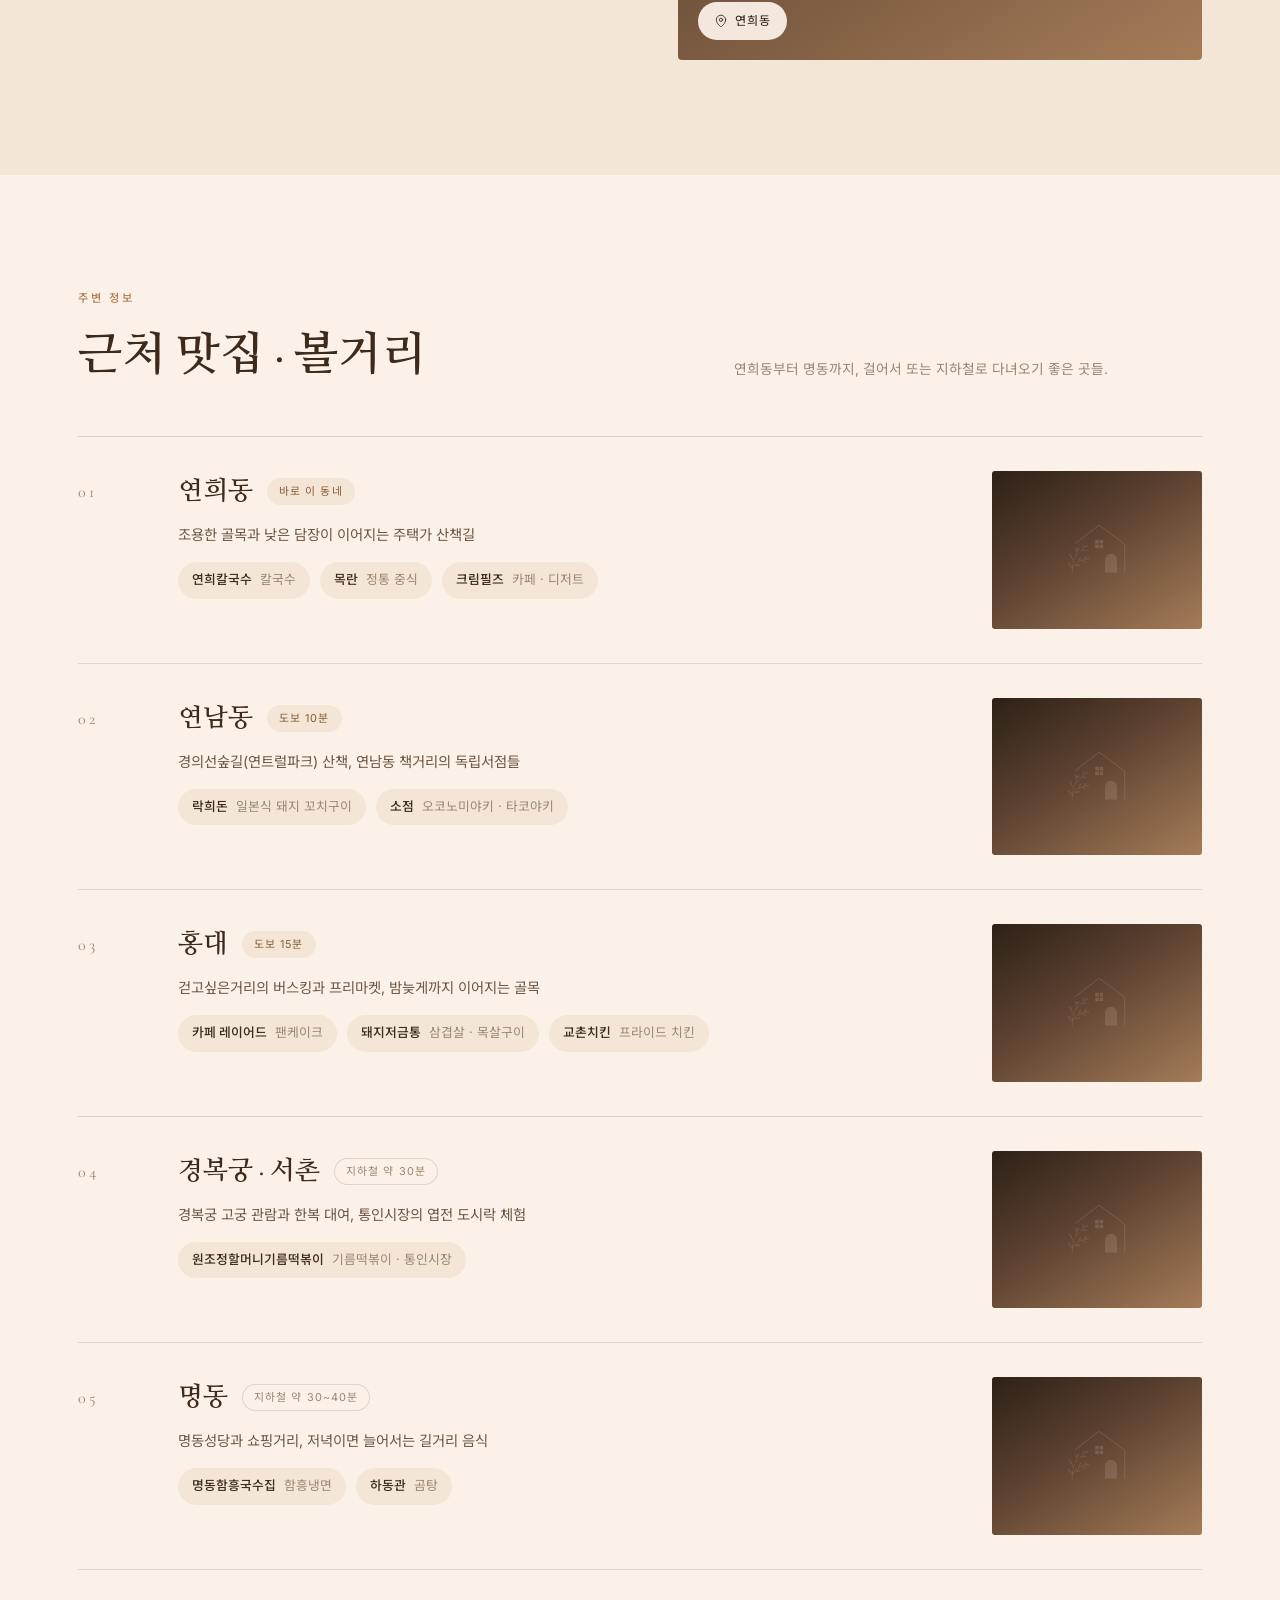
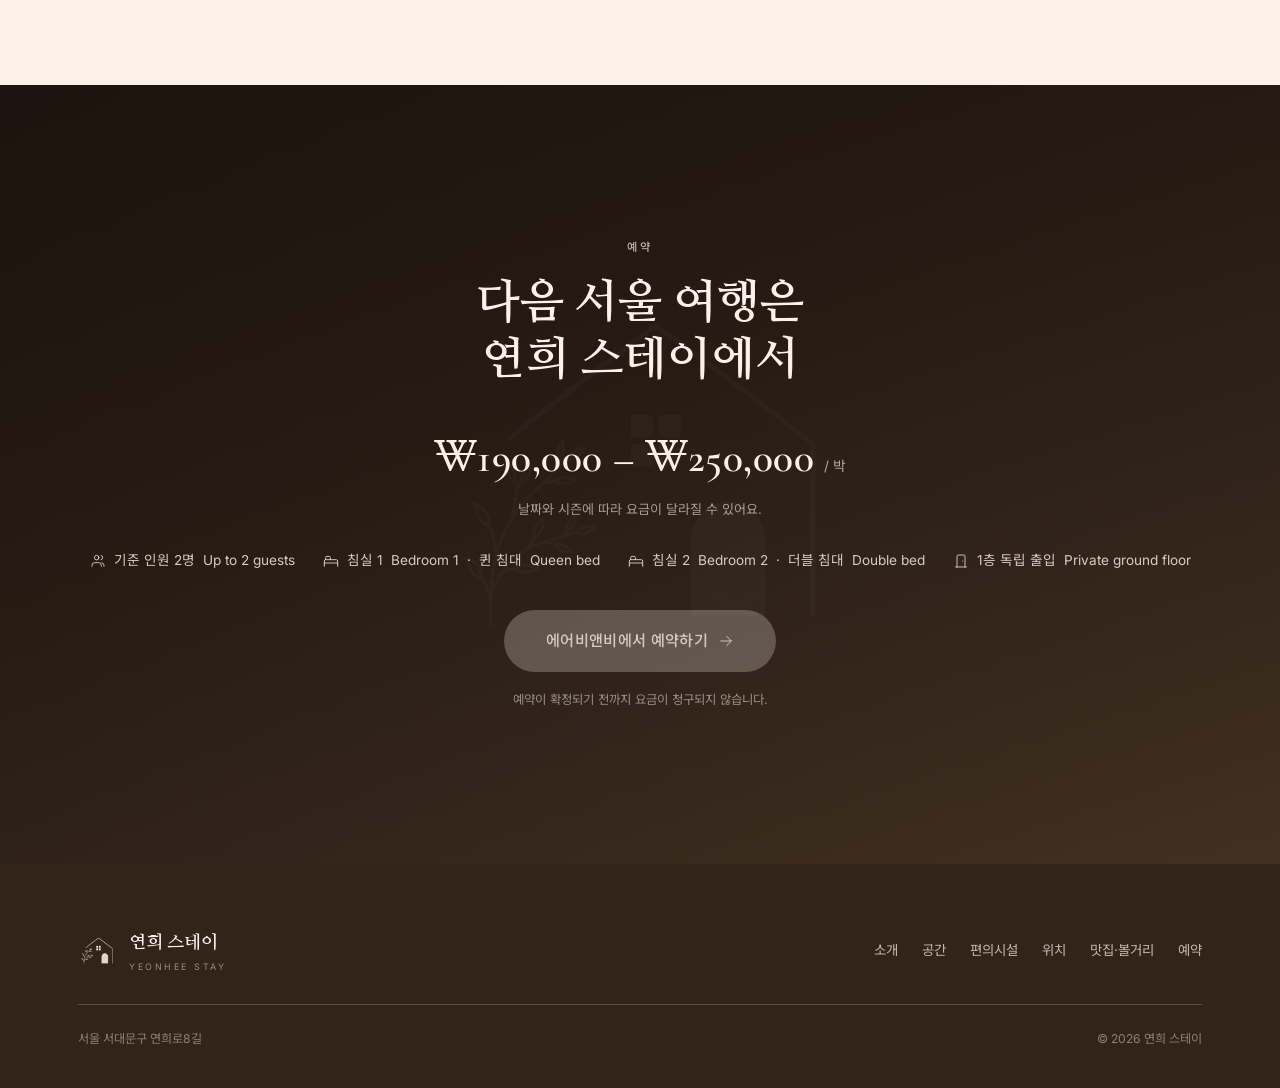
==== commit 18344d7d: "홈페이지 내용 수정 (관리자 페이지)" ====
--- a/index.html
+++ b/index.html
@@ -209,27 +209,27 @@
 
   <div class="mosaic" data-anim="">
     <figure class="tile tile--lg plate">
-      <img src="https://images.unsplash.com/photo-1680965075873-64356db057fb?auto=format&amp;fit=crop&amp;w=1400&amp;q=80" alt="거실" data-photo="" loading="lazy">
+      <img src="assets/photos/02_living_sofa.jpg" alt="거실" data-photo="" loading="lazy">
       <figcaption><span class="ko">거실</span><span class="en">Living room</span></figcaption>
     </figure>
     <figure class="tile plate">
-      <img src="https://images.unsplash.com/photo-1633944095397-878622ebc01c?auto=format&amp;fit=crop&amp;w=900&amp;q=80" alt="침실 1" data-photo="" loading="lazy">
+      <img src="assets/photos/03_bedroom1_queen_wide.jpg" alt="침실 1" data-photo="" loading="lazy">
       <figcaption><span class="ko">침실 1</span><span class="en">Bedroom 1</span> <span class="bed-size" data-room="1">· <span class="ko">퀸 침대</span><span class="en">Queen bed</span></span></figcaption>
     </figure>
     <figure class="tile plate">
-      <img src="https://images.unsplash.com/photo-1657524497244-a58edfcec6eb?auto=format&amp;fit=crop&amp;w=900&amp;q=80" alt="침실 2" data-photo="" loading="lazy">
+      <img src="assets/photos/05_bedroom2_single.jpg" alt="침실 2" data-photo="" loading="lazy">
       <figcaption><span class="ko">침실 2</span><span class="en">Bedroom 2</span> <span class="bed-size" data-room="2">· <span class="ko">더블 침대</span><span class="en">Double bed</span></span></figcaption>
     </figure>
     <figure class="tile plate">
-      <img src="https://images.unsplash.com/photo-1729837149090-764b4272c2d7?auto=format&amp;fit=crop&amp;w=900&amp;q=80" alt="주방" data-photo="" loading="lazy">
+      <img src="assets/photos/17_kitchen_laundry_airbnb.jpg" alt="주방" data-photo="" loading="lazy">
       <figcaption><span class="ko">주방</span><span class="en">Kitchen</span></figcaption>
     </figure>
     <figure class="tile plate">
-      <img src="https://images.unsplash.com/photo-1617806118233-18e1de247200?auto=format&amp;fit=crop&amp;w=900&amp;q=80" alt="다이닝룸" data-photo="" loading="lazy">
+      <img src="assets/photos/16_dining_airbnb.jpg" alt="다이닝룸" data-photo="" loading="lazy">
       <figcaption><span class="ko">다이닝룸</span><span class="en">Dining room</span></figcaption>
     </figure>
     <figure class="tile plate">
-      <img src="https://images.unsplash.com/photo-1643949700215-e61cdca053f7?auto=format&amp;fit=crop&amp;w=900&amp;q=80" alt="욕실" data-photo="" loading="lazy">
+      <img src="assets/photos/11_bathroom.jpg" alt="욕실" data-photo="" loading="lazy">
       <figcaption><span class="ko">욕실</span><span class="en">Bathroom</span></figcaption>
     </figure>
   </div>
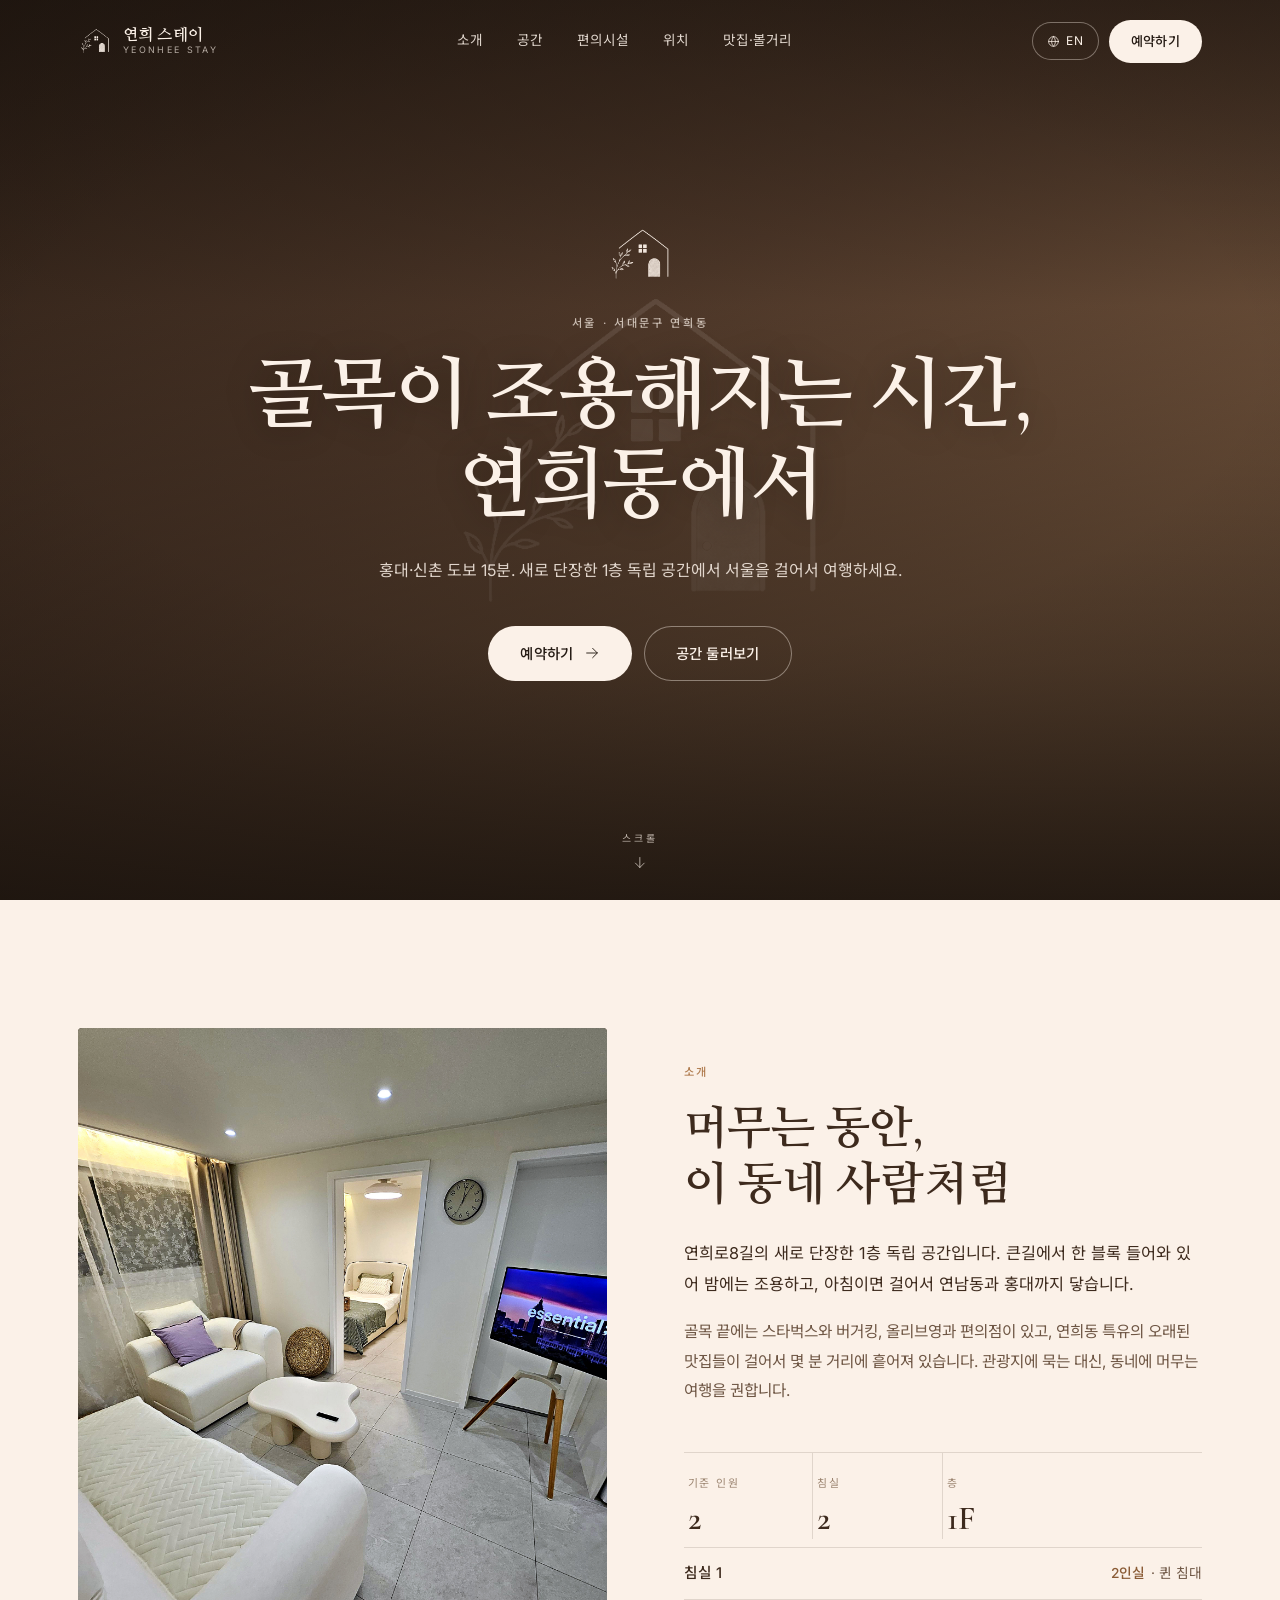
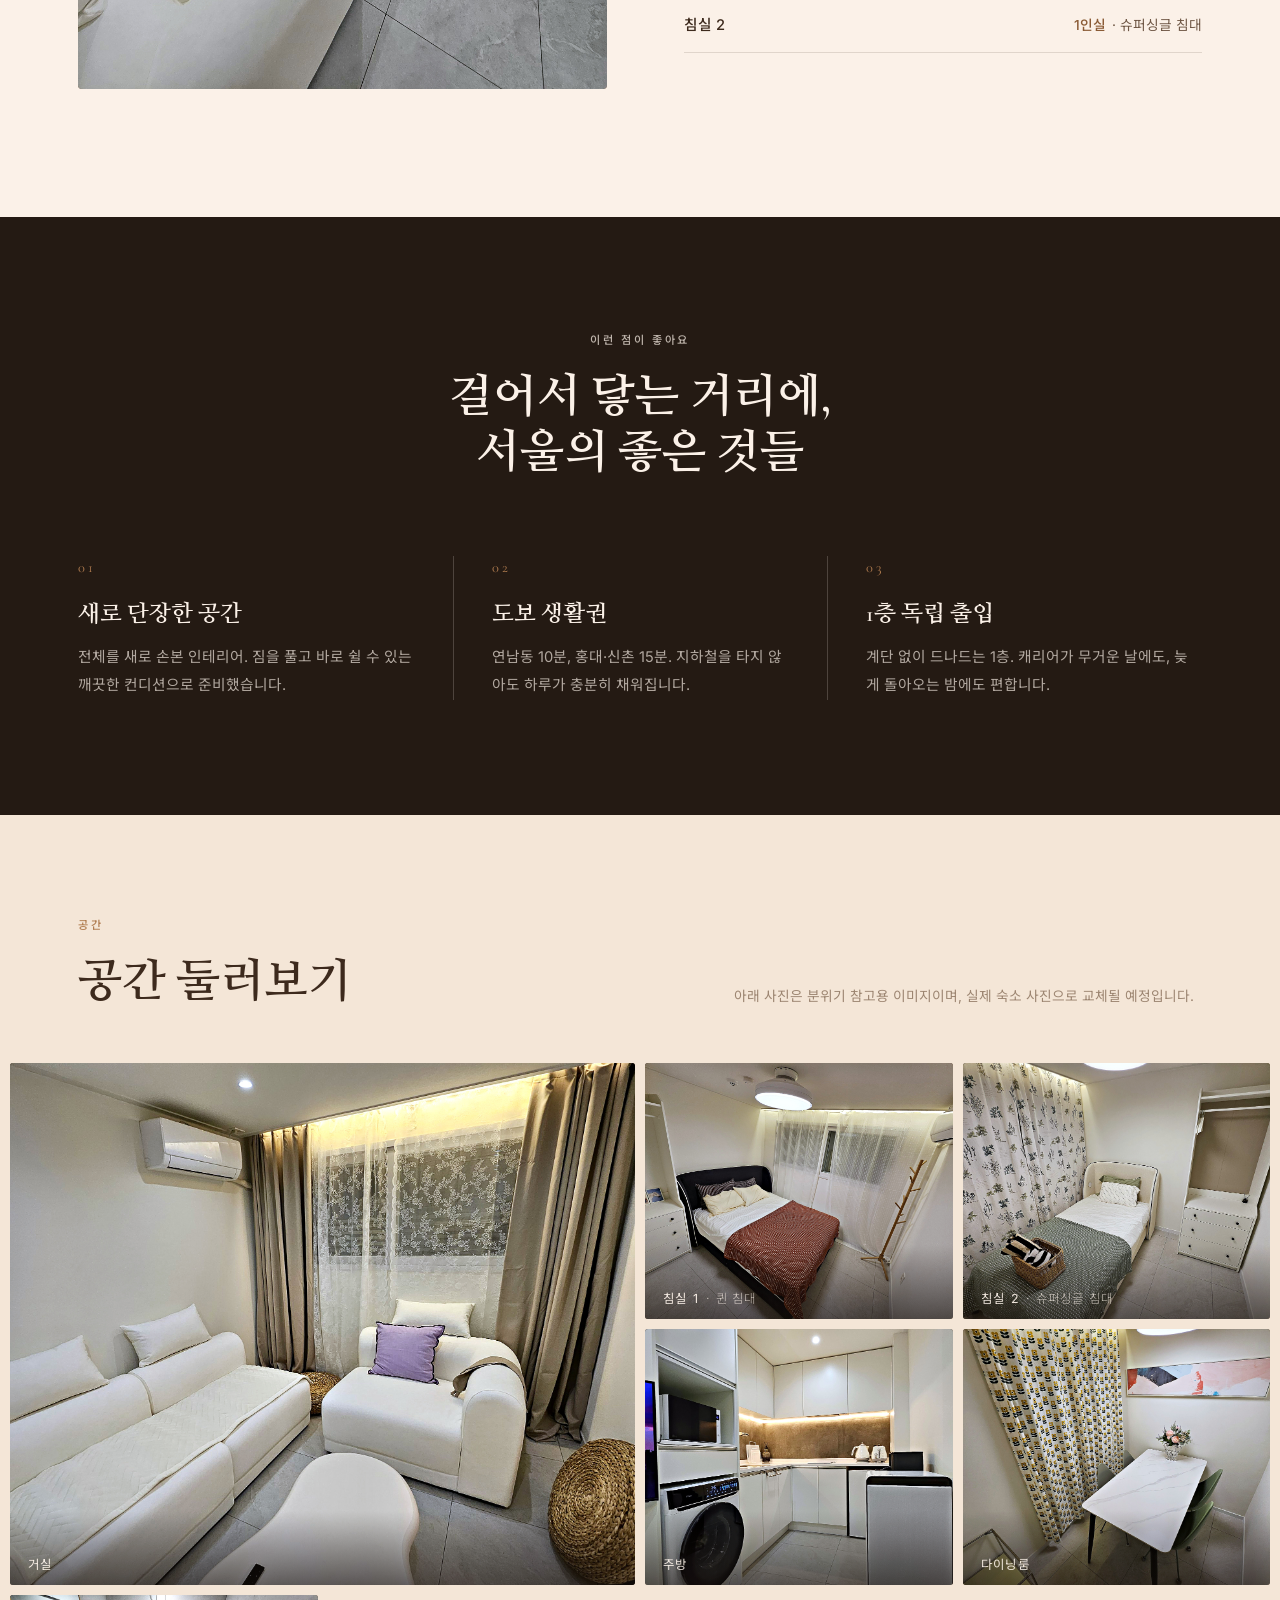
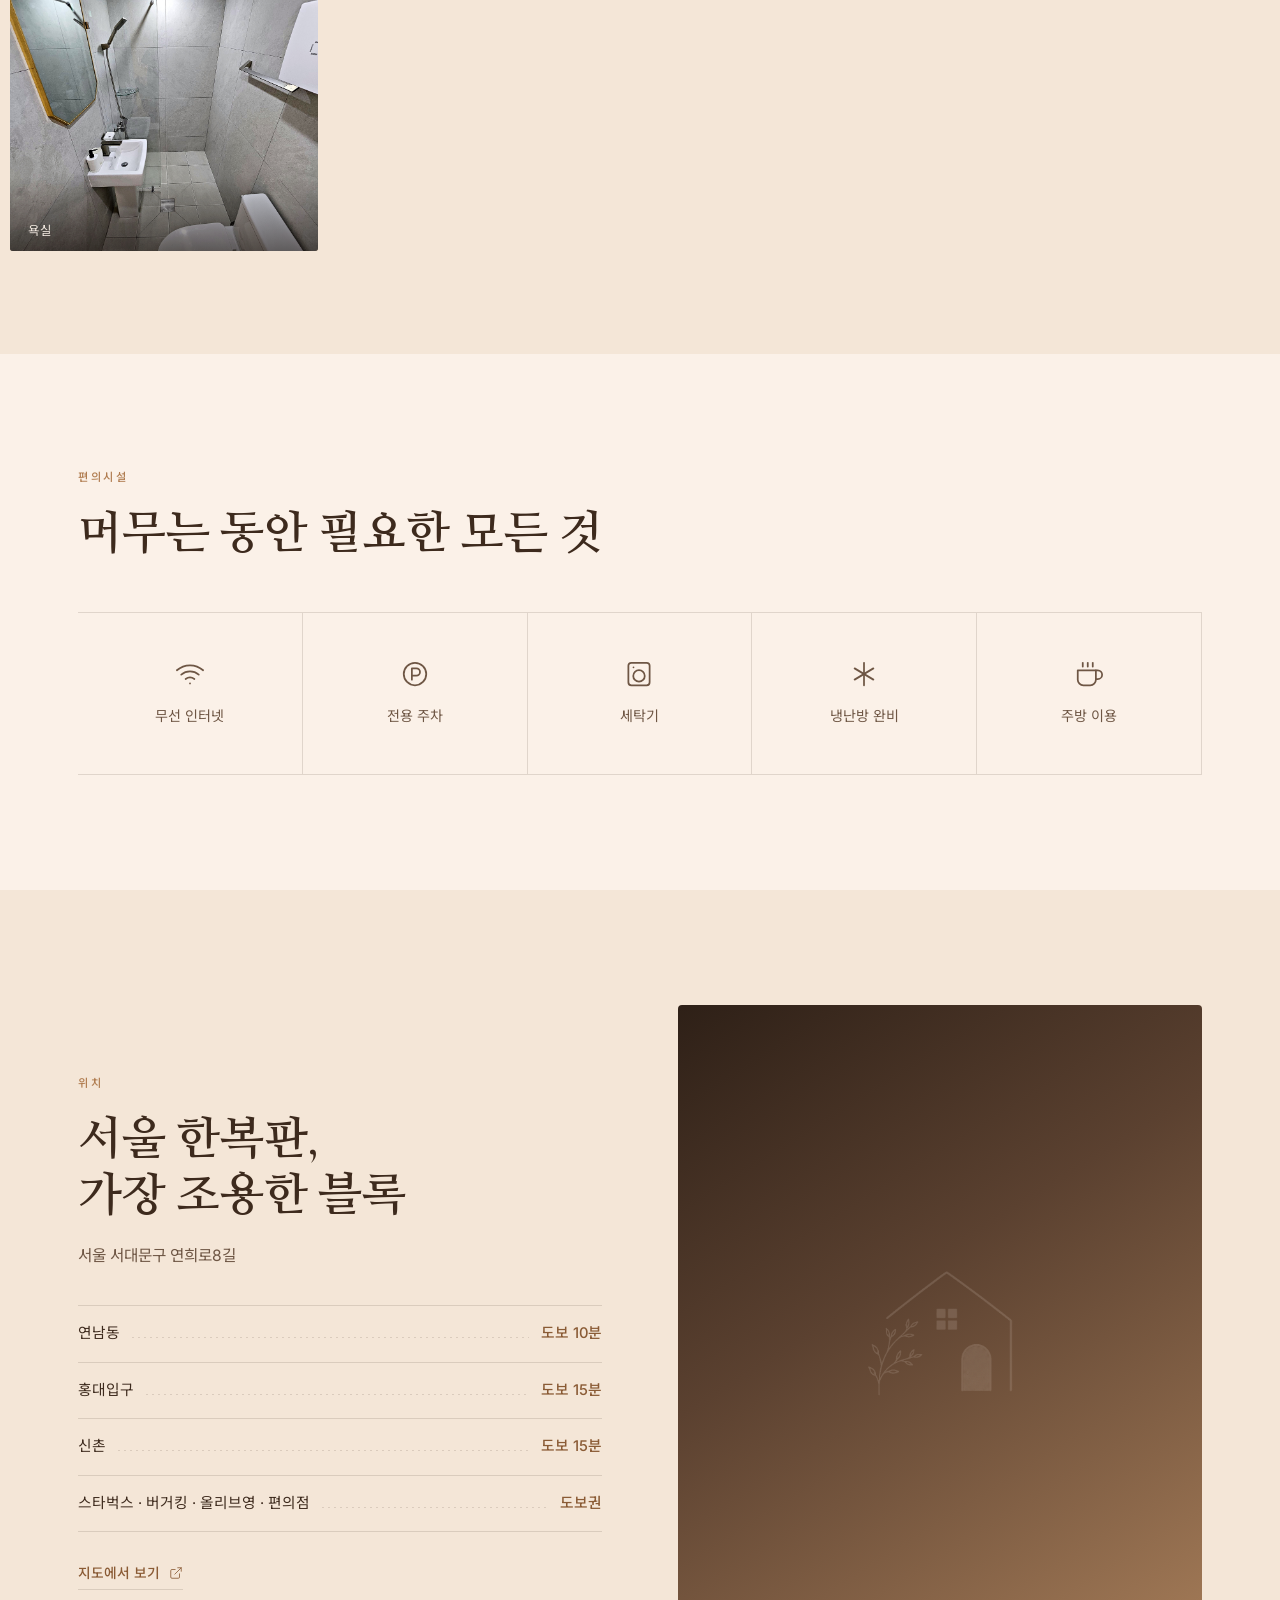
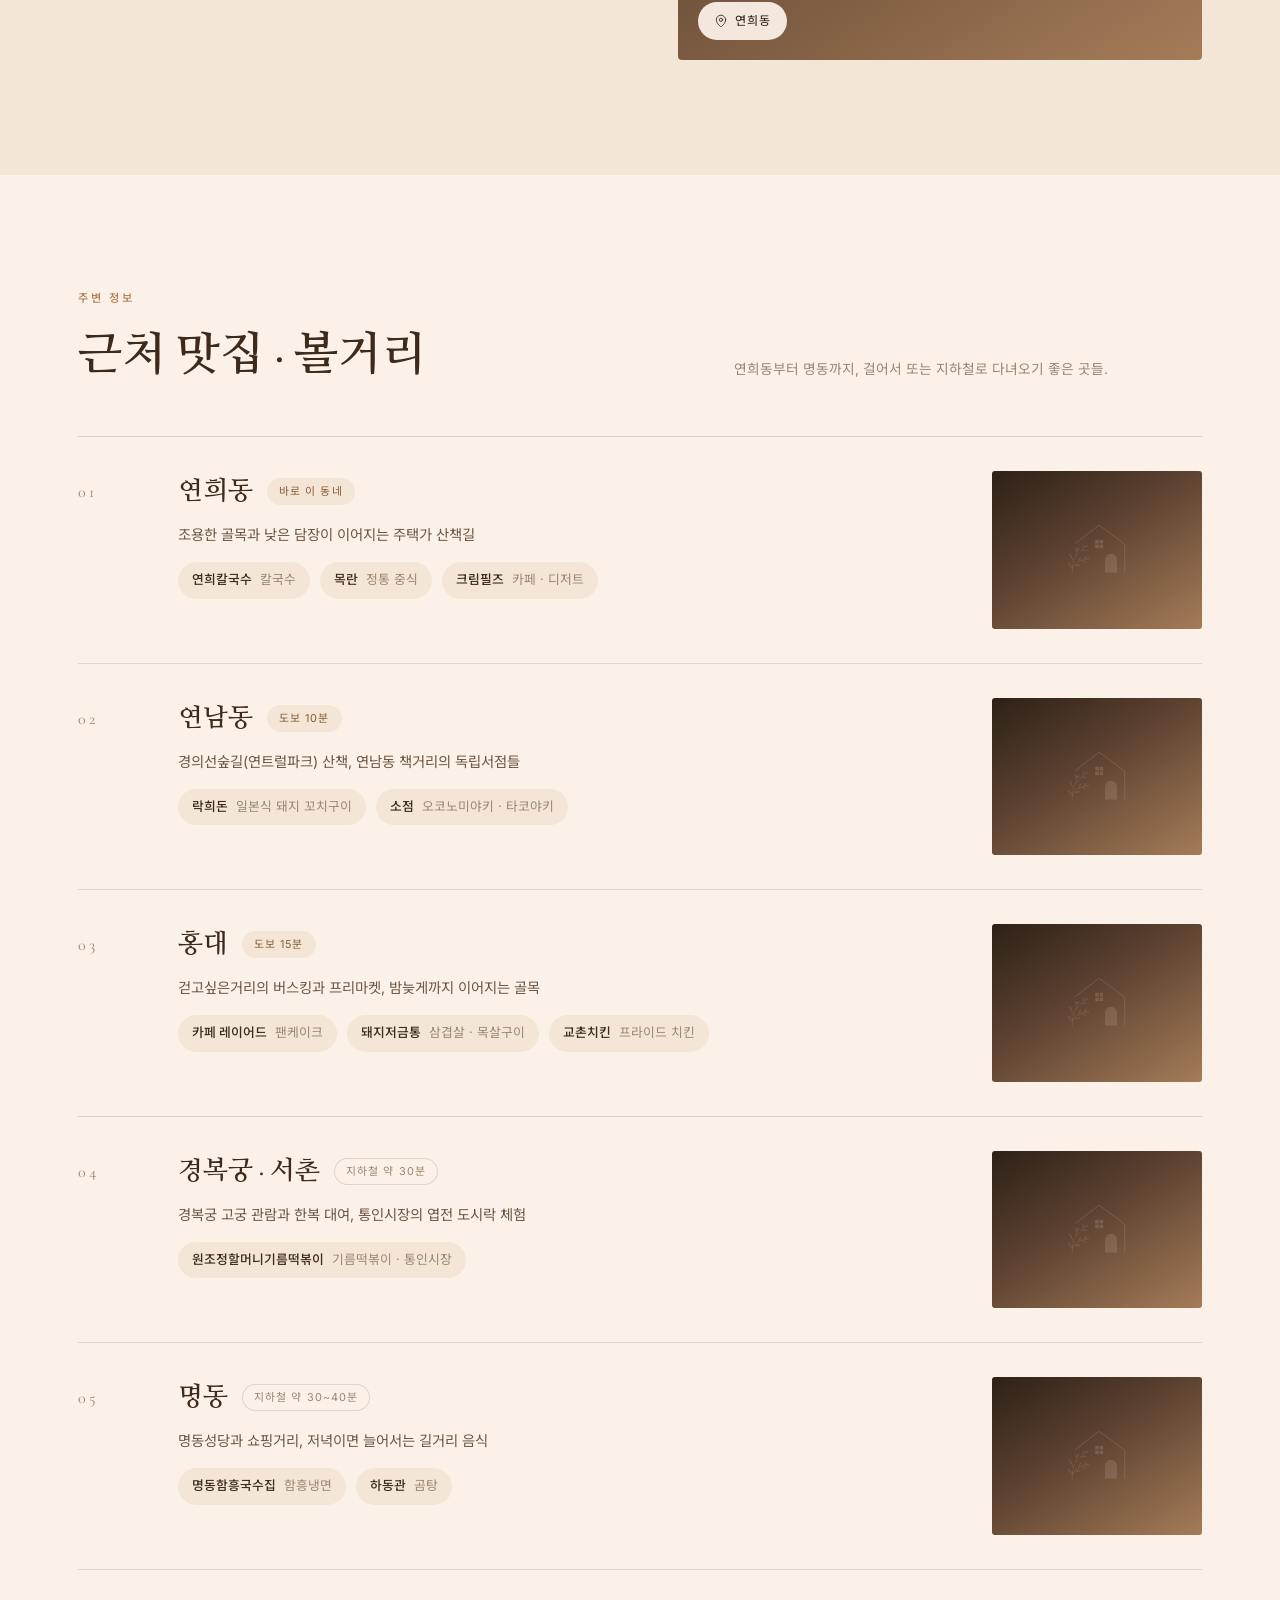
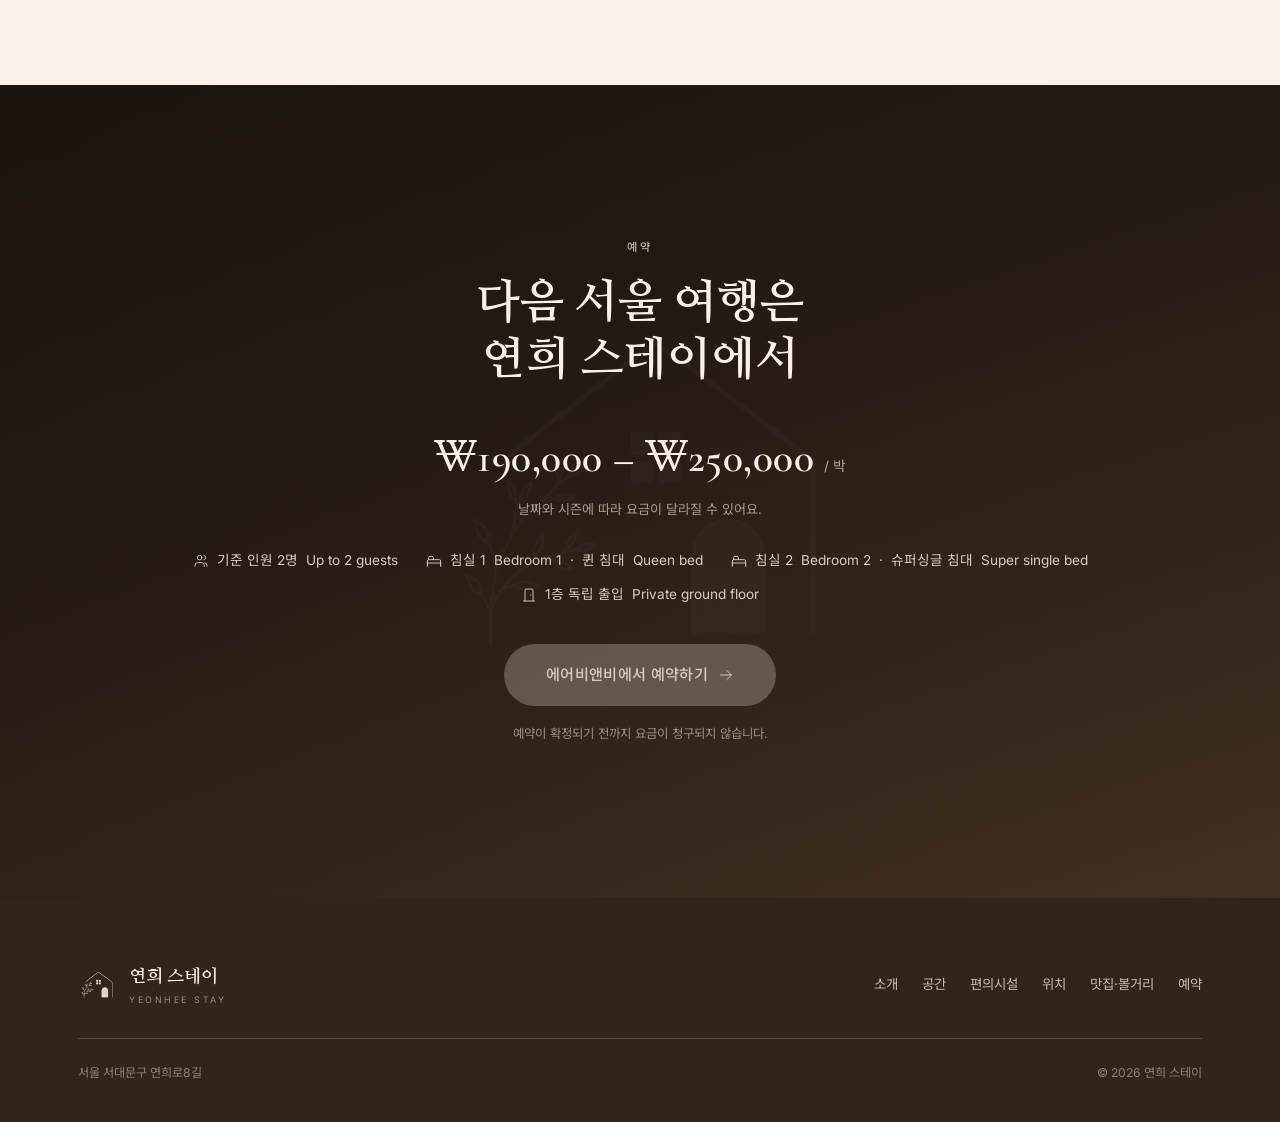
==== commit 7866c860: "홈페이지 내용 수정 (관리자 페이지)" ====
--- a/index.html
+++ b/index.html
@@ -157,8 +157,8 @@
         <li>
           <span class="ri-name"><span class="ko">침실 2</span><span class="en">Bedroom 2</span></span>
           <span class="ri-detail">
-            <span class="room-guests" data-room="2"><span class="ko">2인실</span><span class="en">Sleeps 2</span></span>
-            <span class="bed-size" data-room="2">· <span class="ko">더블 침대</span><span class="en">Double bed</span></span>
+            <span class="room-guests" data-room="2"><span class="ko">1인실</span><span class="en">Sleeps 1</span></span>
+            <span class="bed-size" data-room="2">· <span class="ko">슈퍼싱글 침대</span><span class="en">Super single bed</span></span>
           </span>
         </li>
       </ul>
@@ -218,7 +218,7 @@
     </figure>
     <figure class="tile plate">
       <img src="assets/photos/05_bedroom2_single.jpg" alt="침실 2" data-photo="" loading="lazy">
-      <figcaption><span class="ko">침실 2</span><span class="en">Bedroom 2</span> <span class="bed-size" data-room="2">· <span class="ko">더블 침대</span><span class="en">Double bed</span></span></figcaption>
+      <figcaption><span class="ko">침실 2</span><span class="en">Bedroom 2</span> <span class="bed-size" data-room="2">· <span class="ko">슈퍼싱글 침대</span><span class="en">Super single bed</span></span></figcaption>
     </figure>
     <figure class="tile plate">
       <img src="assets/photos/17_kitchen_laundry_airbnb.jpg" alt="주방" data-photo="" loading="lazy">
@@ -409,7 +409,7 @@
     <div class="book-facts" data-anim="">
       <span><svg class="ic"><use href="#i-users"></use></svg><span class="ko">기준 인원 2명</span><span class="en">Up to 2 guests</span></span>
       <span><svg class="ic"><use href="#i-bed"></use></svg><span class="ko">침실 1</span><span class="en">Bedroom 1</span> <span class="bed-size" data-room="1">· <span class="ko">퀸 침대</span><span class="en">Queen bed</span></span></span>
-      <span><svg class="ic"><use href="#i-bed"></use></svg><span class="ko">침실 2</span><span class="en">Bedroom 2</span> <span class="bed-size" data-room="2">· <span class="ko">더블 침대</span><span class="en">Double bed</span></span></span>
+      <span><svg class="ic"><use href="#i-bed"></use></svg><span class="ko">침실 2</span><span class="en">Bedroom 2</span> <span class="bed-size" data-room="2">· <span class="ko">슈퍼싱글 침대</span><span class="en">Super single bed</span></span></span>
       <span><svg class="ic"><use href="#i-door"></use></svg><span class="ko">1층 독립 출입</span><span class="en">Private ground floor</span></span>
     </div>
 
